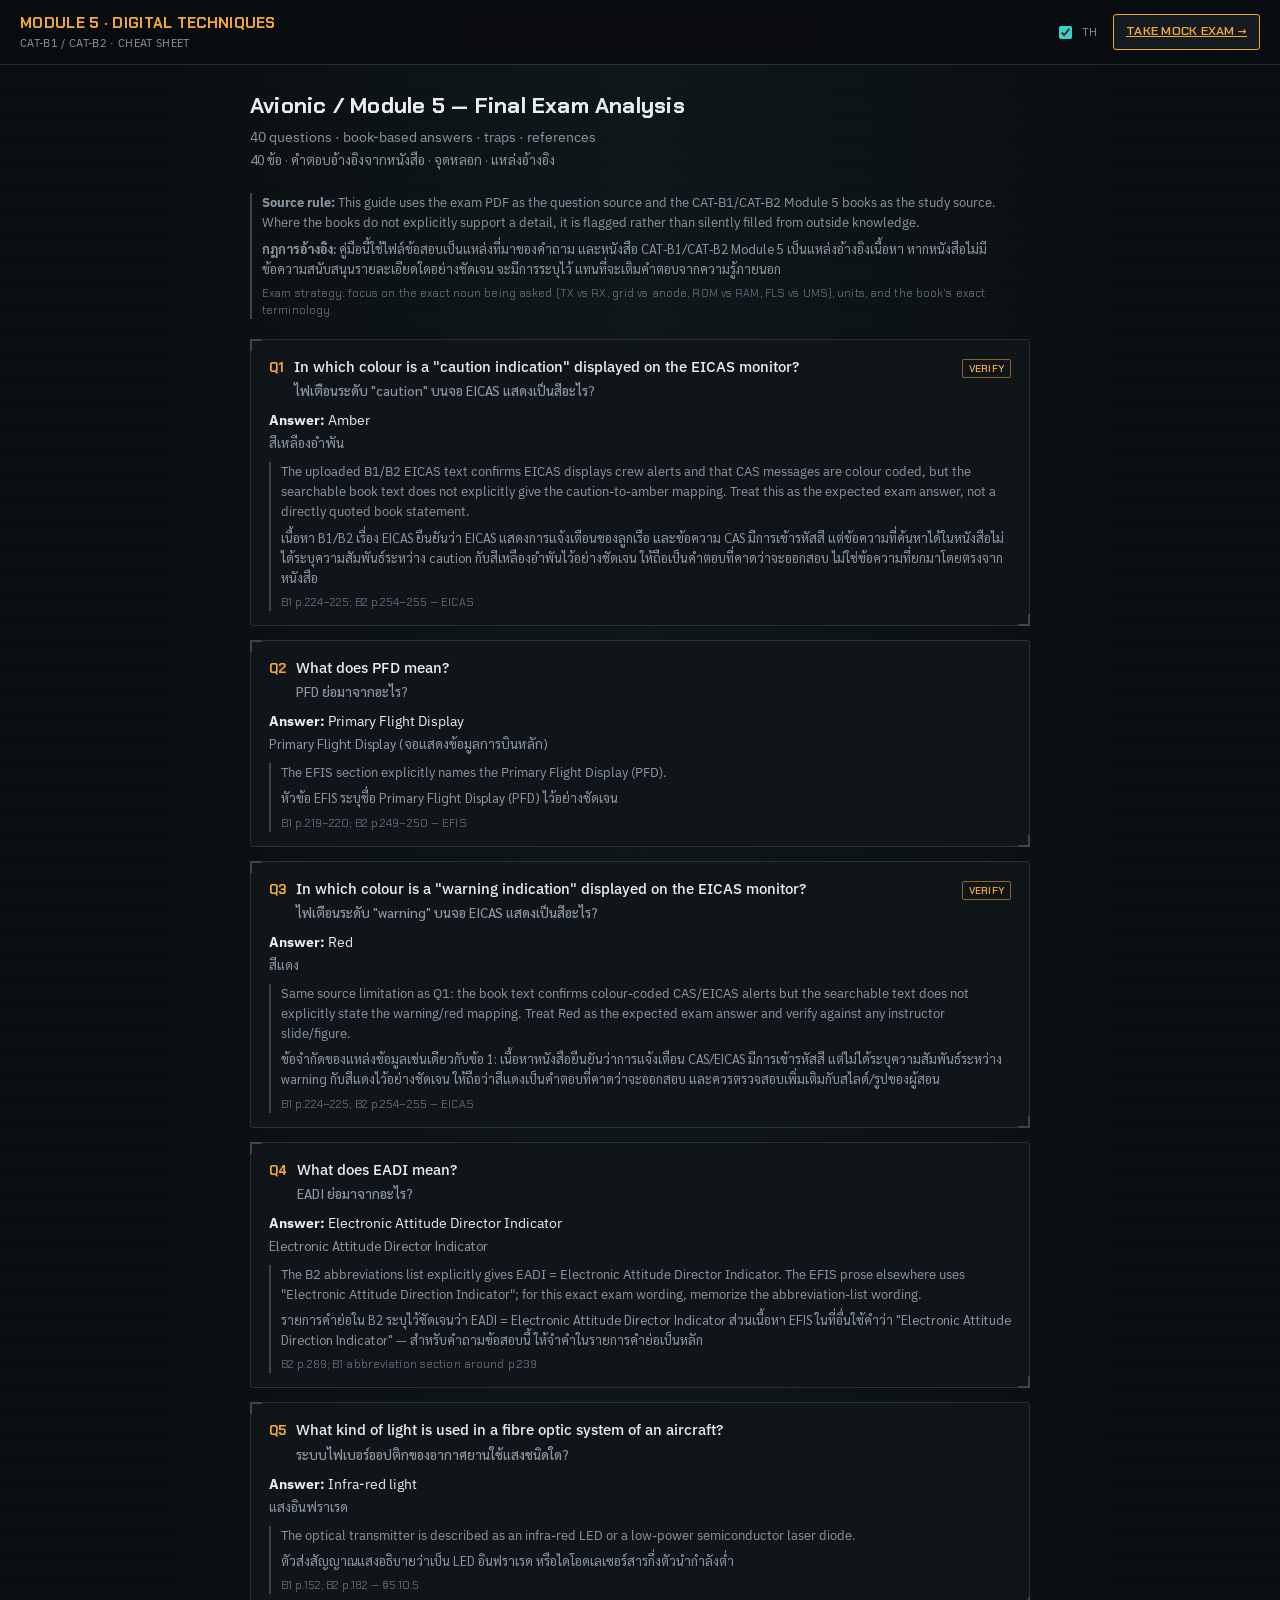
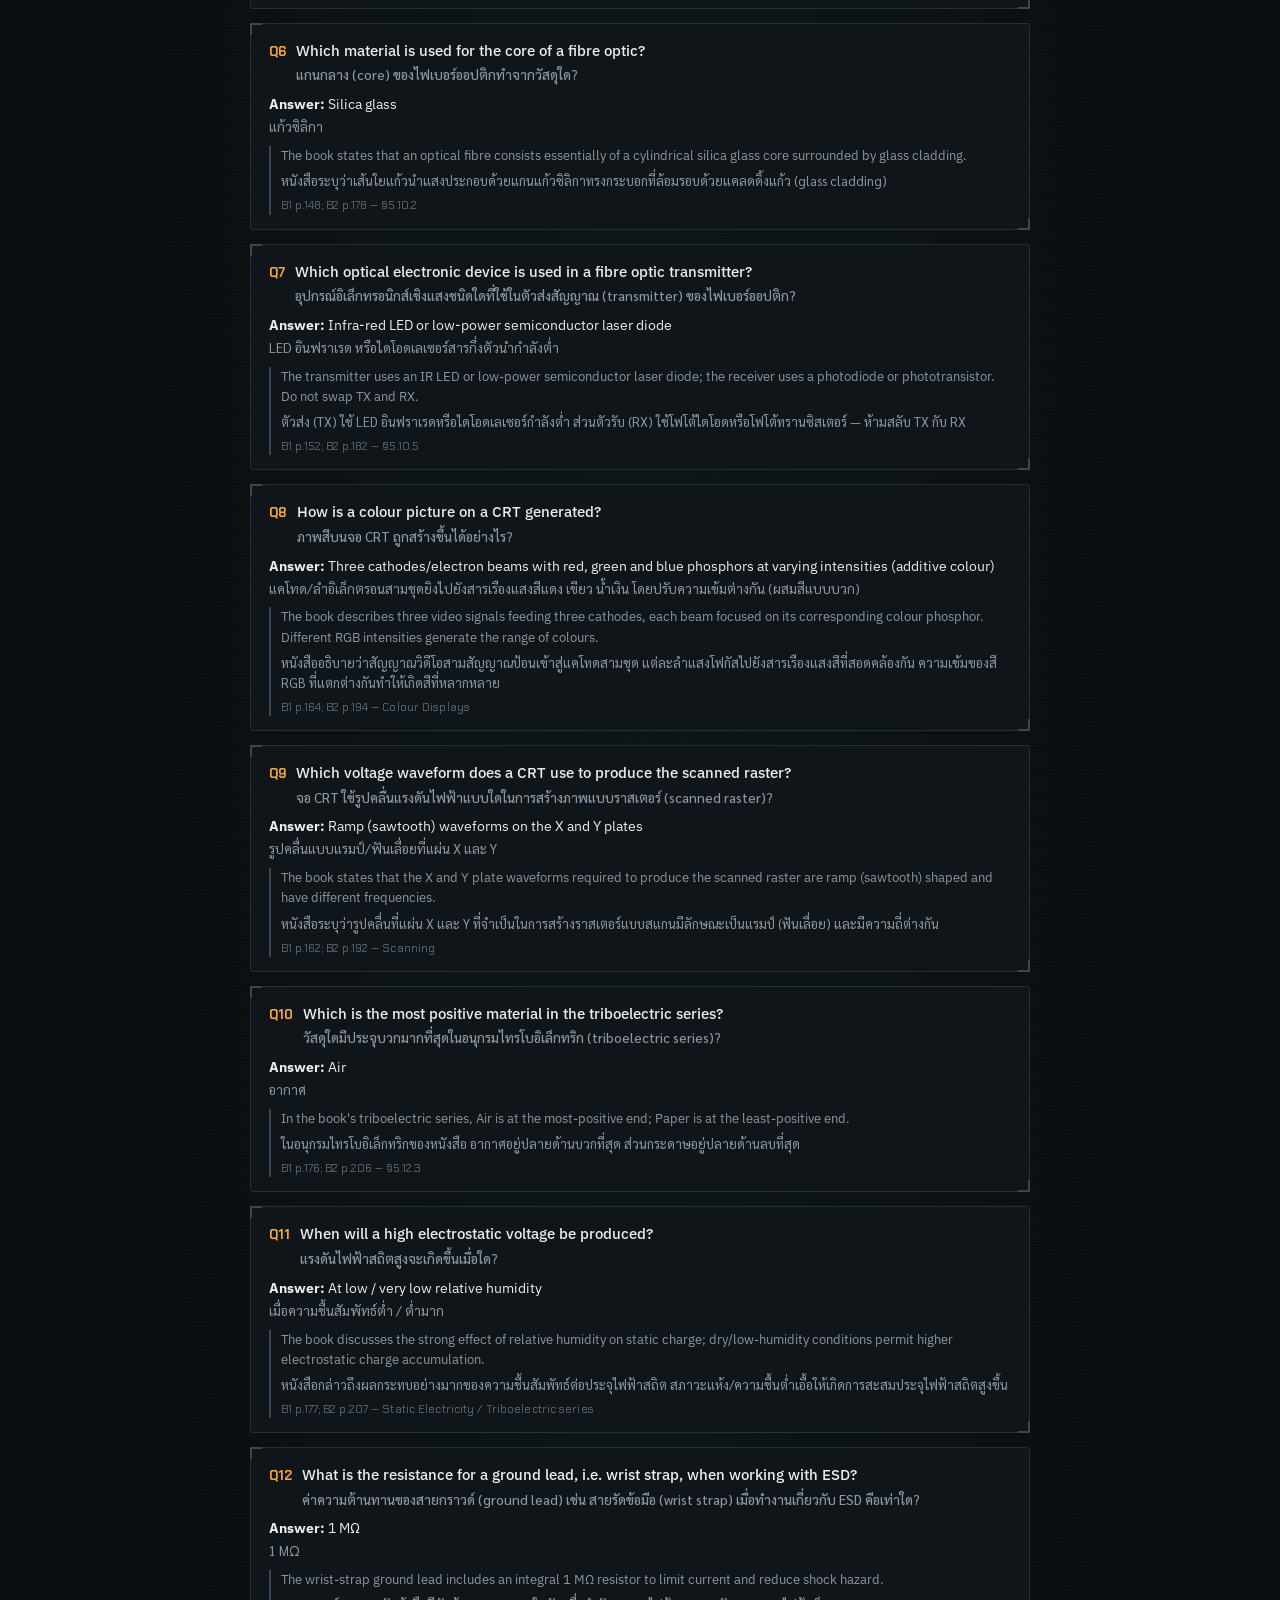
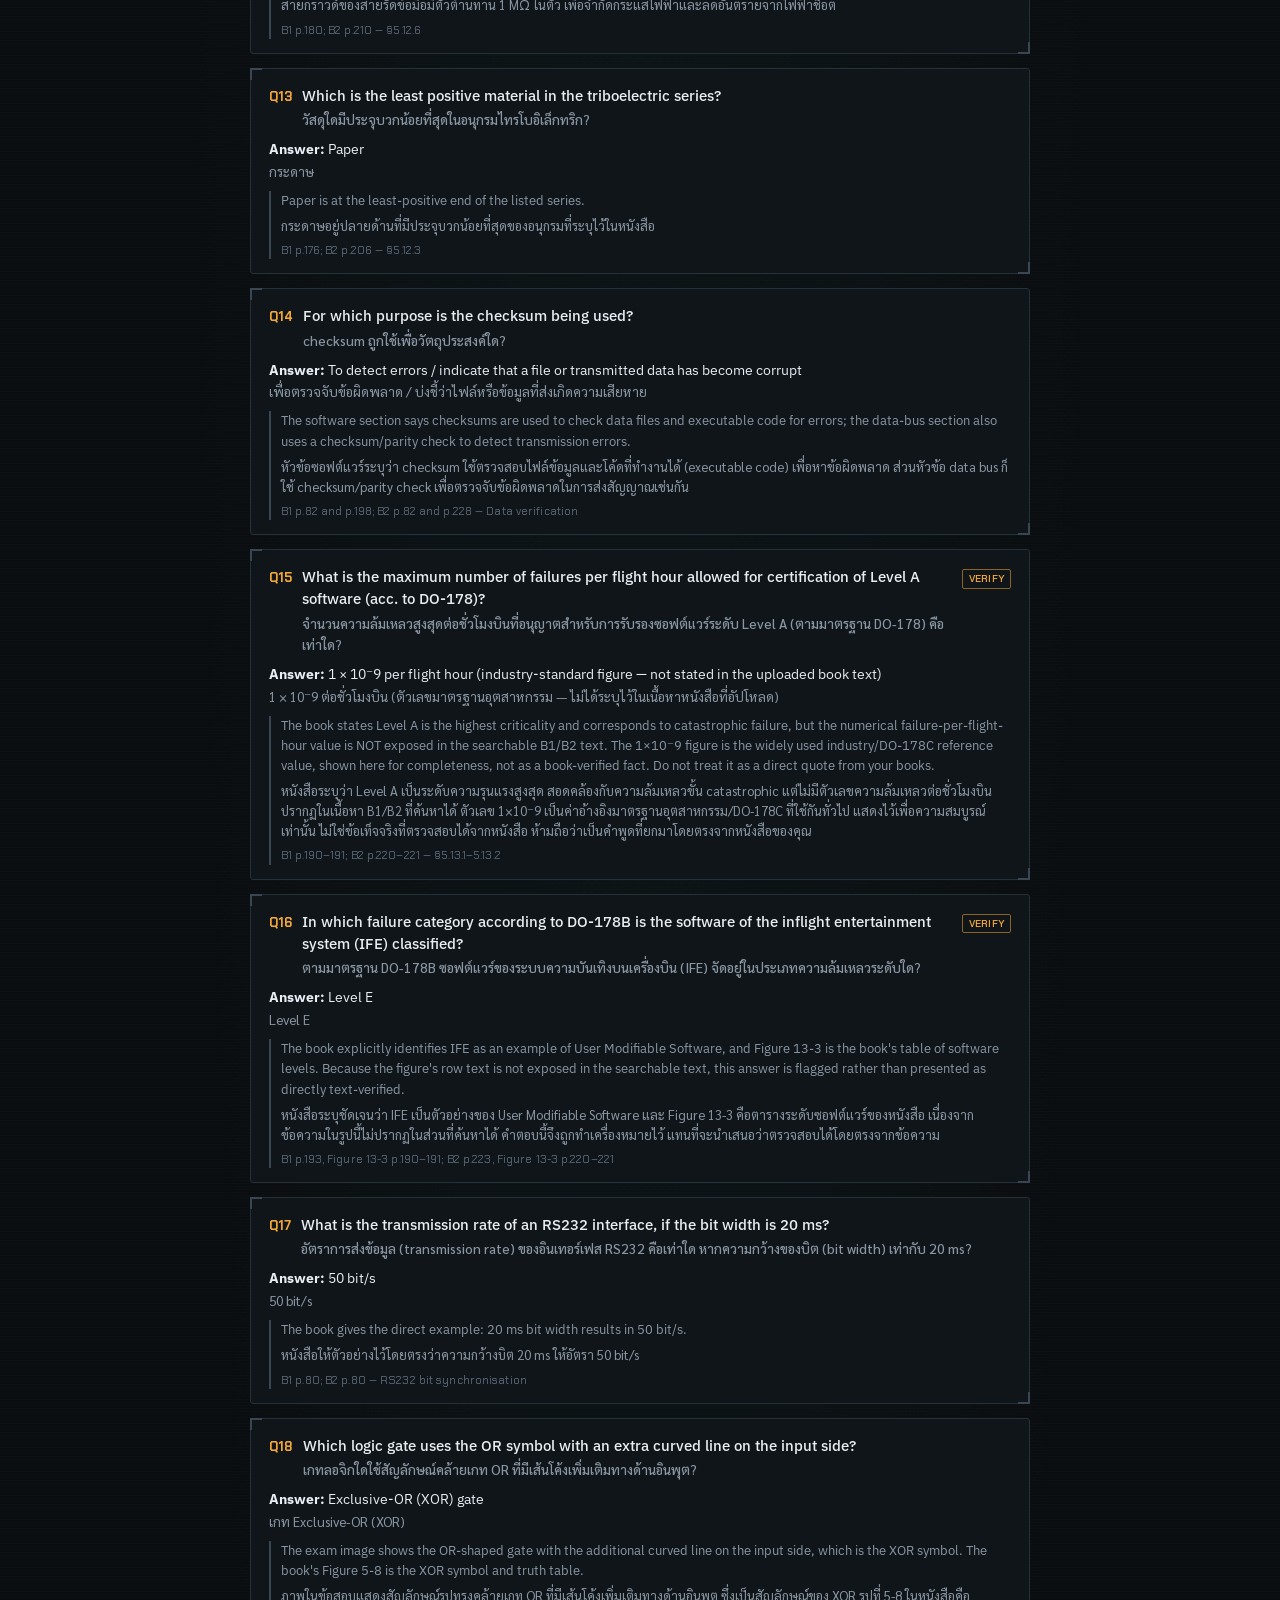
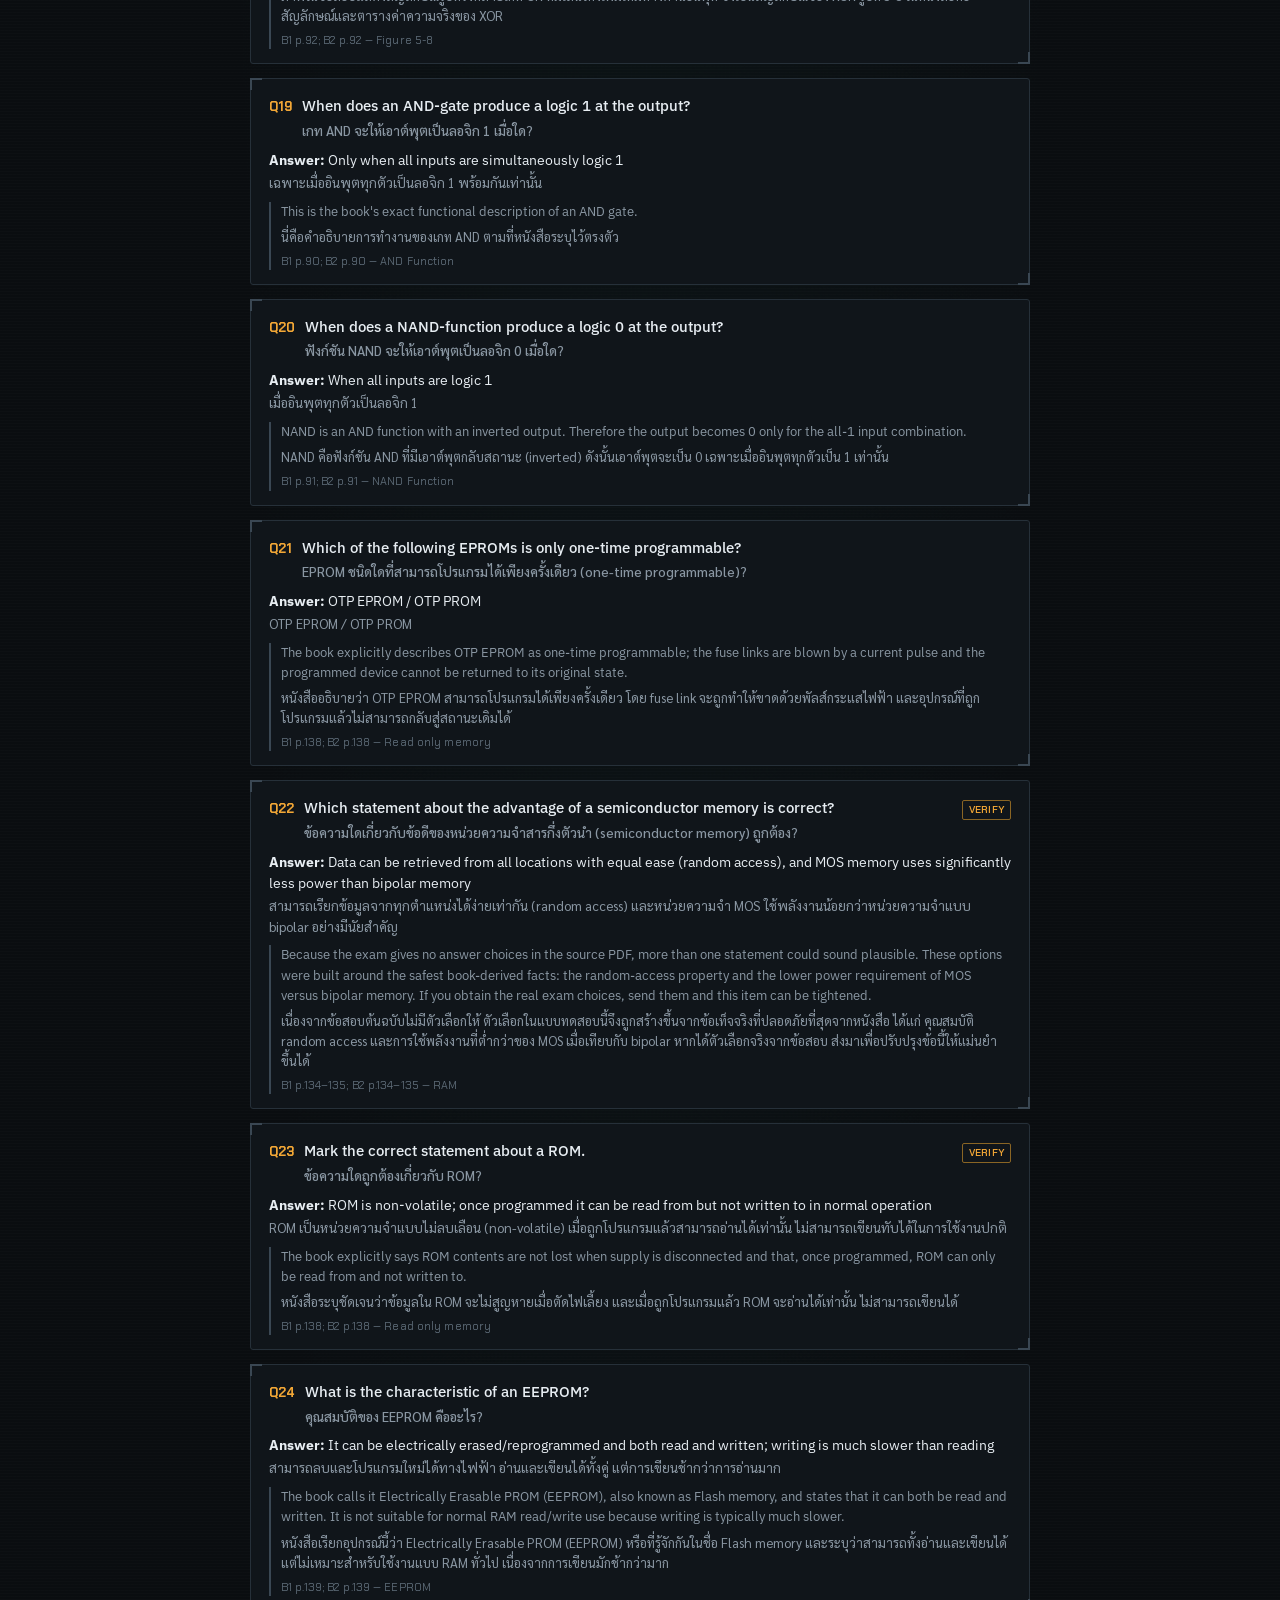
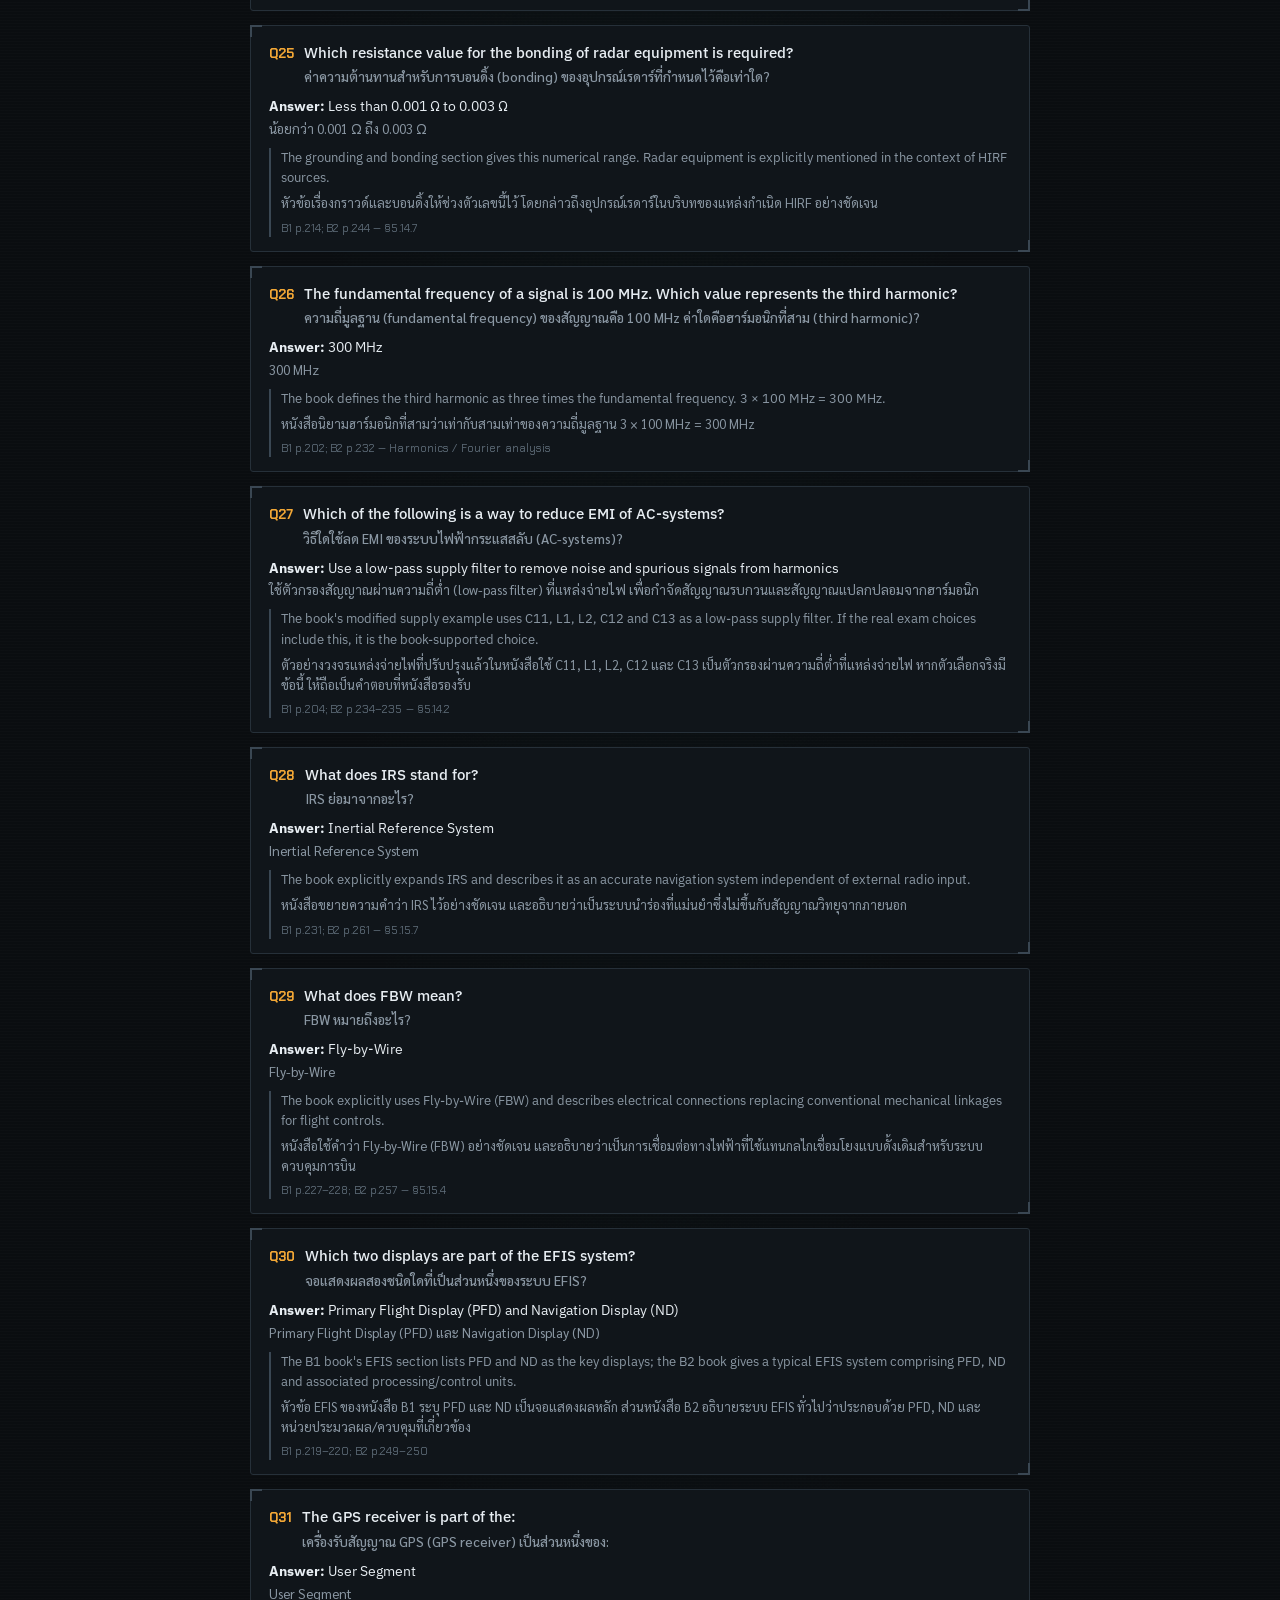
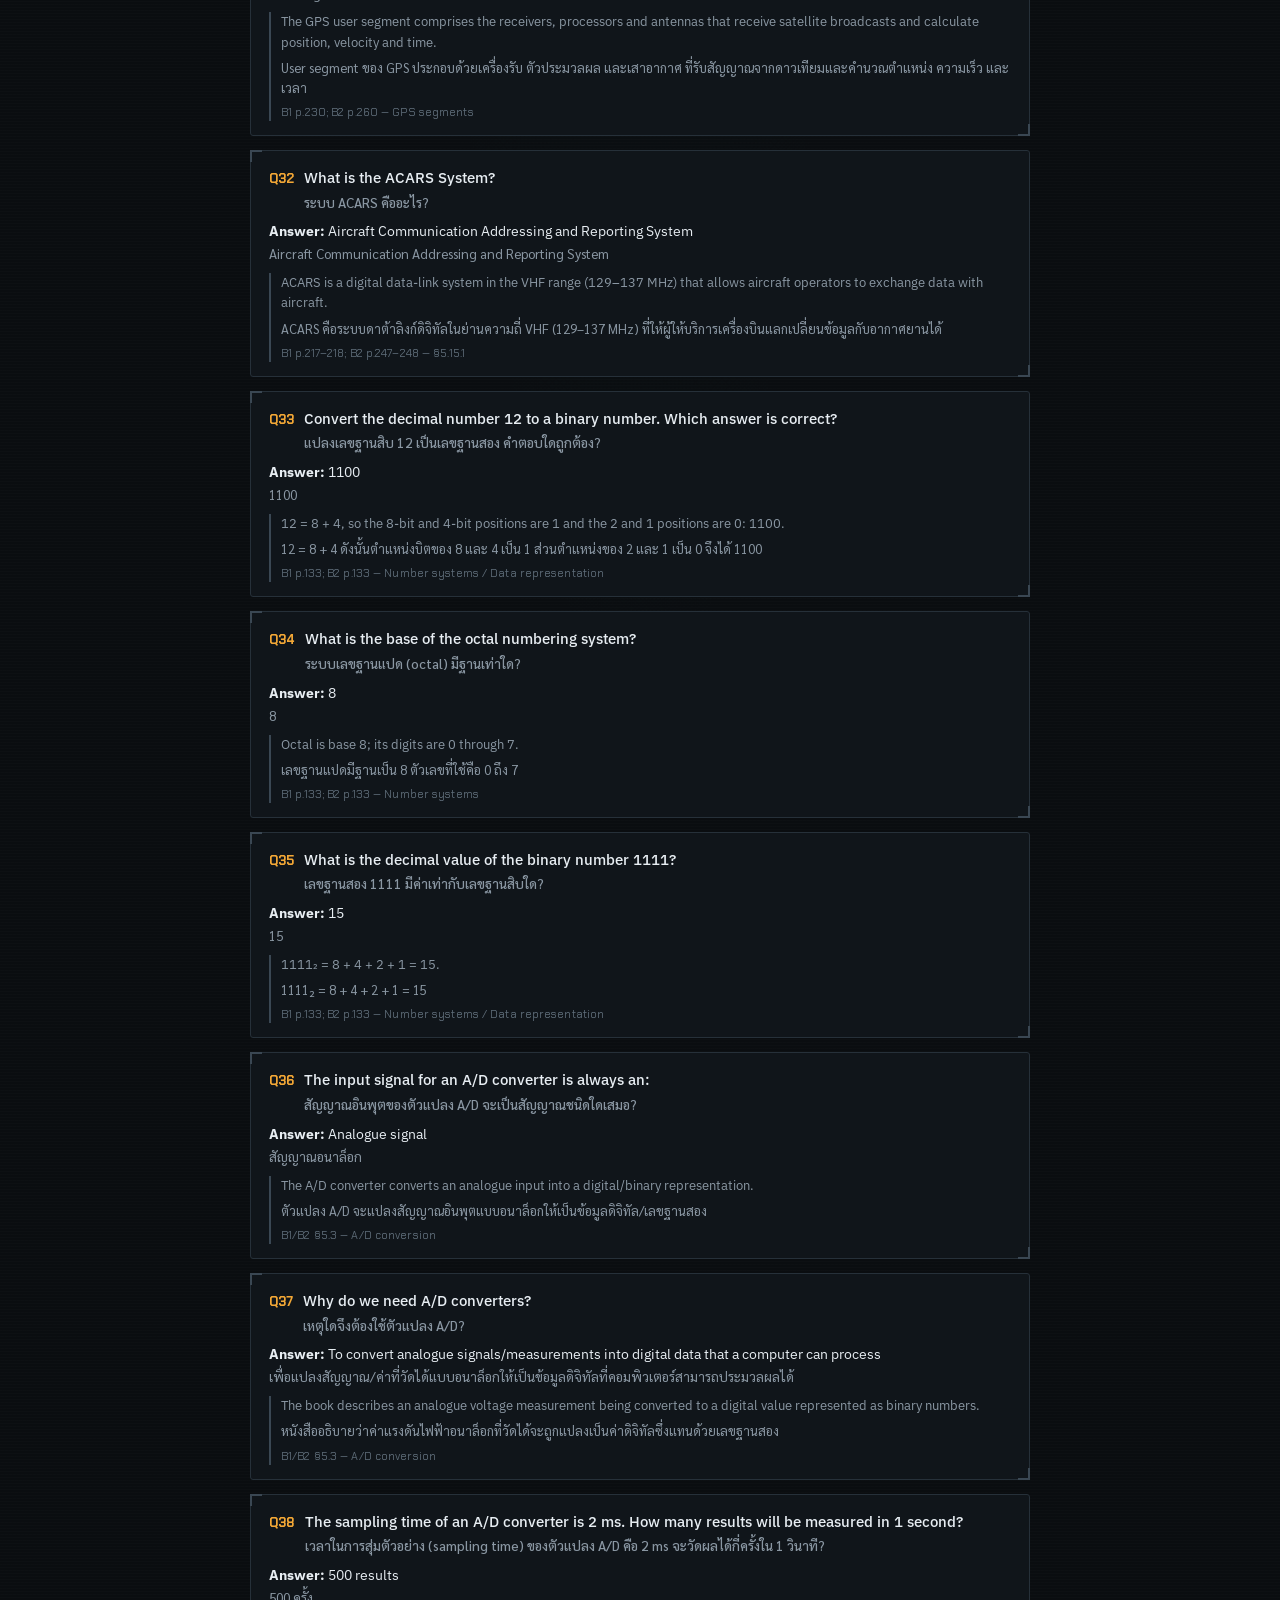
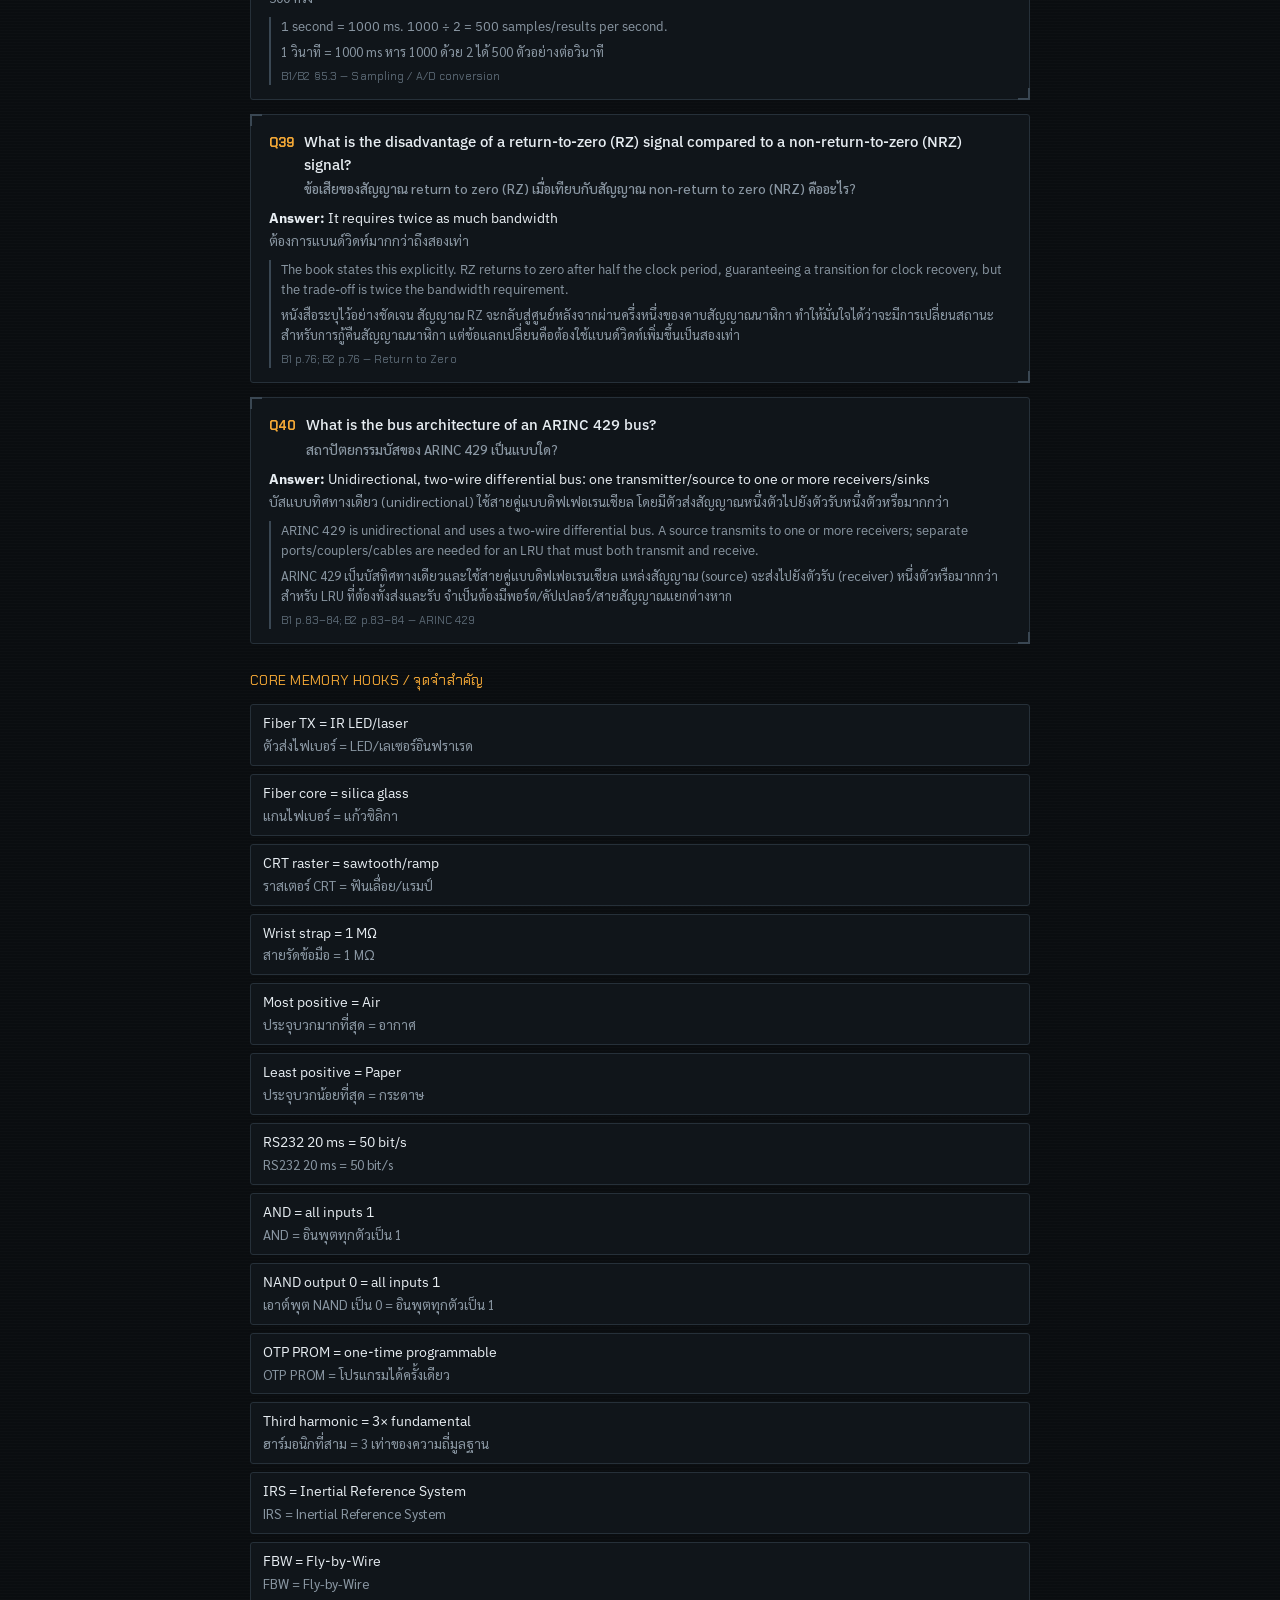
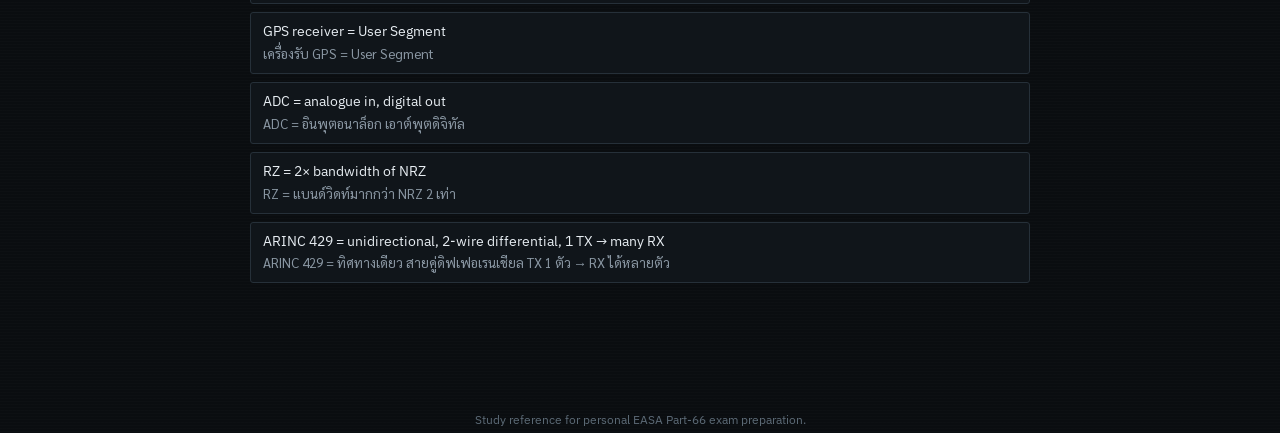
==== cheat-sheet.html @ eda347f2 "Deploy" ====
<!DOCTYPE html>
<html lang="en">
<head>
<meta charset="UTF-8">
<meta name="viewport" content="width=device-width, initial-scale=1.0">
<title>Module 5 — Digital Techniques Cheat Sheet</title>
<link rel="icon" href="data:,">
<link rel="stylesheet" href="assets/style.css">
<style>
  .qcard { cursor: default; }
  .answer-line { font-size: 13.5px; margin: 6px 0 8px; }
  .answer-line .th { display:block; margin-top:2px; }
  .explain { display:block !important; }
  .hooks { list-style: none; padding:0; margin:0; display:grid; gap:8px; }
  .hooks li { background: var(--panel); border:1px solid var(--border); border-radius:3px; padding:8px 12px; font-size:13.5px; }
  .hooks li .th { display:block; margin-top:2px; }
  .section-title { font-family: var(--display); color: var(--amber); font-size:14px; letter-spacing:.03em; margin: 26px 0 12px; }
</style>
</head>
<body>

<div class="topbar">
  <div class="brand">MODULE 5 · DIGITAL TECHNIQUES<small>CAT-B1 / CAT-B2 · CHEAT SHEET</small></div>
  <div class="spacer"></div>
  <label class="toggle">
    <input type="checkbox" id="thToggle" checked>
    TH
  </label>
  <a class="btn primary" href="index.html">TAKE MOCK EXAM →</a>
</div>

<div class="shell">
  <div class="hero">
    <h1>Avionic / Module 5 — Final Exam Analysis</h1>
    <p>40 questions · book-based answers · traps · references</p>
    <p class="th">40 ข้อ · คำตอบอ้างอิงจากหนังสือ · จุดหลอก · แหล่งอ้างอิง</p>
  </div>

  <div class="explain open" style="margin-bottom:20px;">
    <strong>Source rule:</strong> This guide uses the exam PDF as the question source and the CAT-B1/CAT-B2 Module 5 books as the study source. Where the books do not explicitly support a detail, it is flagged rather than silently filled from outside knowledge.
    <span class="th"><strong>กฎการอ้างอิง:</strong> คู่มือนี้ใช้ไฟล์ข้อสอบเป็นแหล่งที่มาของคำถาม และหนังสือ CAT-B1/CAT-B2 Module 5 เป็นแหล่งอ้างอิงเนื้อหา หากหนังสือไม่มีข้อความสนับสนุนรายละเอียดใดอย่างชัดเจน จะมีการระบุไว้ แทนที่จะเติมคำตอบจากความรู้ภายนอก</span>
    <span class="ref">Exam strategy: focus on the exact noun being asked (TX vs RX, grid vs anode, ROM vs RAM, FLS vs UMS), units, and the book's exact terminology.</span>
  </div>

  
<div class="qcard">
  <div class="qhead">
    <span class="qnum">Q1</span>
    <div class="qtext">In which colour is a "caution indication" displayed on the EICAS monitor?<span class="th">ไฟเตือนระดับ "caution" บนจอ EICAS แสดงเป็นสีอะไร?</span></div>
    <span class="flag">VERIFY</span>
  </div>
  <div class="answer-line"><strong>Answer:</strong> Amber <span class="th">สีเหลืองอำพัน</span></div>
  <div class="explain open">
    The uploaded B1/B2 EICAS text confirms EICAS displays crew alerts and that CAS messages are colour coded, but the searchable book text does not explicitly give the caution-to-amber mapping. Treat this as the expected exam answer, not a directly quoted book statement.
    <span class="th">เนื้อหา B1/B2 เรื่อง EICAS ยืนยันว่า EICAS แสดงการแจ้งเตือนของลูกเรือ และข้อความ CAS มีการเข้ารหัสสี แต่ข้อความที่ค้นหาได้ในหนังสือไม่ได้ระบุความสัมพันธ์ระหว่าง caution กับสีเหลืองอำพันไว้อย่างชัดเจน ให้ถือเป็นคำตอบที่คาดว่าจะออกสอบ ไม่ใช่ข้อความที่ยกมาโดยตรงจากหนังสือ</span>
    <span class="ref">B1 p.224–225; B2 p.254–255 — EICAS</span>
  </div>
</div>

<div class="qcard">
  <div class="qhead">
    <span class="qnum">Q2</span>
    <div class="qtext">What does PFD mean?<span class="th">PFD ย่อมาจากอะไร?</span></div>
    
  </div>
  <div class="answer-line"><strong>Answer:</strong> Primary Flight Display <span class="th">Primary Flight Display (จอแสดงข้อมูลการบินหลัก)</span></div>
  <div class="explain open">
    The EFIS section explicitly names the Primary Flight Display (PFD).
    <span class="th">หัวข้อ EFIS ระบุชื่อ Primary Flight Display (PFD) ไว้อย่างชัดเจน</span>
    <span class="ref">B1 p.219–220; B2 p.249–250 — EFIS</span>
  </div>
</div>

<div class="qcard">
  <div class="qhead">
    <span class="qnum">Q3</span>
    <div class="qtext">In which colour is a "warning indication" displayed on the EICAS monitor?<span class="th">ไฟเตือนระดับ "warning" บนจอ EICAS แสดงเป็นสีอะไร?</span></div>
    <span class="flag">VERIFY</span>
  </div>
  <div class="answer-line"><strong>Answer:</strong> Red <span class="th">สีแดง</span></div>
  <div class="explain open">
    Same source limitation as Q1: the book text confirms colour-coded CAS/EICAS alerts but the searchable text does not explicitly state the warning/red mapping. Treat Red as the expected exam answer and verify against any instructor slide/figure.
    <span class="th">ข้อจำกัดของแหล่งข้อมูลเช่นเดียวกับข้อ 1: เนื้อหาหนังสือยืนยันว่าการแจ้งเตือน CAS/EICAS มีการเข้ารหัสสี แต่ไม่ได้ระบุความสัมพันธ์ระหว่าง warning กับสีแดงไว้อย่างชัดเจน ให้ถือว่าสีแดงเป็นคำตอบที่คาดว่าจะออกสอบ และควรตรวจสอบเพิ่มเติมกับสไลด์/รูปของผู้สอน</span>
    <span class="ref">B1 p.224–225; B2 p.254–255 — EICAS</span>
  </div>
</div>

<div class="qcard">
  <div class="qhead">
    <span class="qnum">Q4</span>
    <div class="qtext">What does EADI mean?<span class="th">EADI ย่อมาจากอะไร?</span></div>
    
  </div>
  <div class="answer-line"><strong>Answer:</strong> Electronic Attitude Director Indicator <span class="th">Electronic Attitude Director Indicator</span></div>
  <div class="explain open">
    The B2 abbreviations list explicitly gives EADI = Electronic Attitude Director Indicator. The EFIS prose elsewhere uses "Electronic Attitude Direction Indicator"; for this exact exam wording, memorize the abbreviation-list wording.
    <span class="th">รายการคำย่อใน B2 ระบุไว้ชัดเจนว่า EADI = Electronic Attitude Director Indicator ส่วนเนื้อหา EFIS ในที่อื่นใช้คำว่า "Electronic Attitude Direction Indicator" — สำหรับคำถามข้อสอบนี้ ให้จำคำในรายการคำย่อเป็นหลัก</span>
    <span class="ref">B2 p.269; B1 abbreviation section around p.239</span>
  </div>
</div>

<div class="qcard">
  <div class="qhead">
    <span class="qnum">Q5</span>
    <div class="qtext">What kind of light is used in a fibre optic system of an aircraft?<span class="th">ระบบไฟเบอร์ออปติกของอากาศยานใช้แสงชนิดใด?</span></div>
    
  </div>
  <div class="answer-line"><strong>Answer:</strong> Infra-red light <span class="th">แสงอินฟราเรด</span></div>
  <div class="explain open">
    The optical transmitter is described as an infra-red LED or a low-power semiconductor laser diode.
    <span class="th">ตัวส่งสัญญาณแสงอธิบายว่าเป็น LED อินฟราเรด หรือไดโอดเลเซอร์สารกึ่งตัวนำกำลังต่ำ</span>
    <span class="ref">B1 p.152; B2 p.182 — §5.10.5</span>
  </div>
</div>

<div class="qcard">
  <div class="qhead">
    <span class="qnum">Q6</span>
    <div class="qtext">Which material is used for the core of a fibre optic?<span class="th">แกนกลาง (core) ของไฟเบอร์ออปติกทำจากวัสดุใด?</span></div>
    
  </div>
  <div class="answer-line"><strong>Answer:</strong> Silica glass <span class="th">แก้วซิลิกา</span></div>
  <div class="explain open">
    The book states that an optical fibre consists essentially of a cylindrical silica glass core surrounded by glass cladding.
    <span class="th">หนังสือระบุว่าเส้นใยแก้วนำแสงประกอบด้วยแกนแก้วซิลิกาทรงกระบอกที่ล้อมรอบด้วยแคลดดิ้งแก้ว (glass cladding)</span>
    <span class="ref">B1 p.148; B2 p.178 — §5.10.2</span>
  </div>
</div>

<div class="qcard">
  <div class="qhead">
    <span class="qnum">Q7</span>
    <div class="qtext">Which optical electronic device is used in a fibre optic transmitter?<span class="th">อุปกรณ์อิเล็กทรอนิกส์เชิงแสงชนิดใดที่ใช้ในตัวส่งสัญญาณ (transmitter) ของไฟเบอร์ออปติก?</span></div>
    
  </div>
  <div class="answer-line"><strong>Answer:</strong> Infra-red LED or low-power semiconductor laser diode <span class="th">LED อินฟราเรด หรือไดโอดเลเซอร์สารกึ่งตัวนำกำลังต่ำ</span></div>
  <div class="explain open">
    The transmitter uses an IR LED or low-power semiconductor laser diode; the receiver uses a photodiode or phototransistor. Do not swap TX and RX.
    <span class="th">ตัวส่ง (TX) ใช้ LED อินฟราเรดหรือไดโอดเลเซอร์กำลังต่ำ ส่วนตัวรับ (RX) ใช้โฟโต้ไดโอดหรือโฟโต้ทรานซิสเตอร์ — ห้ามสลับ TX กับ RX</span>
    <span class="ref">B1 p.152; B2 p.182 — §5.10.5</span>
  </div>
</div>

<div class="qcard">
  <div class="qhead">
    <span class="qnum">Q8</span>
    <div class="qtext">How is a colour picture on a CRT generated?<span class="th">ภาพสีบนจอ CRT ถูกสร้างขึ้นได้อย่างไร?</span></div>
    
  </div>
  <div class="answer-line"><strong>Answer:</strong> Three cathodes/electron beams with red, green and blue phosphors at varying intensities (additive colour) <span class="th">แคโทด/ลำอิเล็กตรอนสามชุดยิงไปยังสารเรืองแสงสีแดง เขียว น้ำเงิน โดยปรับความเข้มต่างกัน (ผสมสีแบบบวก)</span></div>
  <div class="explain open">
    The book describes three video signals feeding three cathodes, each beam focused on its corresponding colour phosphor. Different RGB intensities generate the range of colours.
    <span class="th">หนังสืออธิบายว่าสัญญาณวิดีโอสามสัญญาณป้อนเข้าสู่แคโทดสามชุด แต่ละลำแสงโฟกัสไปยังสารเรืองแสงสีที่สอดคล้องกัน ความเข้มของสี RGB ที่แตกต่างกันทำให้เกิดสีที่หลากหลาย</span>
    <span class="ref">B1 p.164; B2 p.194 — Colour Displays</span>
  </div>
</div>

<div class="qcard">
  <div class="qhead">
    <span class="qnum">Q9</span>
    <div class="qtext">Which voltage waveform does a CRT use to produce the scanned raster?<span class="th">จอ CRT ใช้รูปคลื่นแรงดันไฟฟ้าแบบใดในการสร้างภาพแบบราสเตอร์ (scanned raster)?</span></div>
    
  </div>
  <div class="answer-line"><strong>Answer:</strong> Ramp (sawtooth) waveforms on the X and Y plates <span class="th">รูปคลื่นแบบแรมป์/ฟันเลื่อยที่แผ่น X และ Y</span></div>
  <div class="explain open">
    The book states that the X and Y plate waveforms required to produce the scanned raster are ramp (sawtooth) shaped and have different frequencies.
    <span class="th">หนังสือระบุว่ารูปคลื่นที่แผ่น X และ Y ที่จำเป็นในการสร้างราสเตอร์แบบสแกนมีลักษณะเป็นแรมป์ (ฟันเลื่อย) และมีความถี่ต่างกัน</span>
    <span class="ref">B1 p.162; B2 p.192 — Scanning</span>
  </div>
</div>

<div class="qcard">
  <div class="qhead">
    <span class="qnum">Q10</span>
    <div class="qtext">Which is the most positive material in the triboelectric series?<span class="th">วัสดุใดมีประจุบวกมากที่สุดในอนุกรมไทรโบอิเล็กทริก (triboelectric series)?</span></div>
    
  </div>
  <div class="answer-line"><strong>Answer:</strong> Air <span class="th">อากาศ</span></div>
  <div class="explain open">
    In the book's triboelectric series, Air is at the most-positive end; Paper is at the least-positive end.
    <span class="th">ในอนุกรมไทรโบอิเล็กทริกของหนังสือ อากาศอยู่ปลายด้านบวกที่สุด ส่วนกระดาษอยู่ปลายด้านลบที่สุด</span>
    <span class="ref">B1 p.176; B2 p.206 — §5.12.3</span>
  </div>
</div>

<div class="qcard">
  <div class="qhead">
    <span class="qnum">Q11</span>
    <div class="qtext">When will a high electrostatic voltage be produced?<span class="th">แรงดันไฟฟ้าสถิตสูงจะเกิดขึ้นเมื่อใด?</span></div>
    
  </div>
  <div class="answer-line"><strong>Answer:</strong> At low / very low relative humidity <span class="th">เมื่อความชื้นสัมพัทธ์ต่ำ / ต่ำมาก</span></div>
  <div class="explain open">
    The book discusses the strong effect of relative humidity on static charge; dry/low-humidity conditions permit higher electrostatic charge accumulation.
    <span class="th">หนังสือกล่าวถึงผลกระทบอย่างมากของความชื้นสัมพัทธ์ต่อประจุไฟฟ้าสถิต สภาวะแห้ง/ความชื้นต่ำเอื้อให้เกิดการสะสมประจุไฟฟ้าสถิตสูงขึ้น</span>
    <span class="ref">B1 p.177; B2 p.207 — Static Electricity / Triboelectric series</span>
  </div>
</div>

<div class="qcard">
  <div class="qhead">
    <span class="qnum">Q12</span>
    <div class="qtext">What is the resistance for a ground lead, i.e. wrist strap, when working with ESD?<span class="th">ค่าความต้านทานของสายกราวด์ (ground lead) เช่น สายรัดข้อมือ (wrist strap) เมื่อทำงานเกี่ยวกับ ESD คือเท่าใด?</span></div>
    
  </div>
  <div class="answer-line"><strong>Answer:</strong> 1 MΩ <span class="th">1 MΩ</span></div>
  <div class="explain open">
    The wrist-strap ground lead includes an integral 1 MΩ resistor to limit current and reduce shock hazard.
    <span class="th">สายกราวด์ของสายรัดข้อมือมีตัวต้านทาน 1 MΩ ในตัว เพื่อจำกัดกระแสไฟฟ้าและลดอันตรายจากไฟฟ้าช็อต</span>
    <span class="ref">B1 p.180; B2 p.210 — §5.12.6</span>
  </div>
</div>

<div class="qcard">
  <div class="qhead">
    <span class="qnum">Q13</span>
    <div class="qtext">Which is the least positive material in the triboelectric series?<span class="th">วัสดุใดมีประจุบวกน้อยที่สุดในอนุกรมไทรโบอิเล็กทริก?</span></div>
    
  </div>
  <div class="answer-line"><strong>Answer:</strong> Paper <span class="th">กระดาษ</span></div>
  <div class="explain open">
    Paper is at the least-positive end of the listed series.
    <span class="th">กระดาษอยู่ปลายด้านที่มีประจุบวกน้อยที่สุดของอนุกรมที่ระบุไว้ในหนังสือ</span>
    <span class="ref">B1 p.176; B2 p.206 — §5.12.3</span>
  </div>
</div>

<div class="qcard">
  <div class="qhead">
    <span class="qnum">Q14</span>
    <div class="qtext">For which purpose is the checksum being used?<span class="th">checksum ถูกใช้เพื่อวัตถุประสงค์ใด?</span></div>
    
  </div>
  <div class="answer-line"><strong>Answer:</strong> To detect errors / indicate that a file or transmitted data has become corrupt <span class="th">เพื่อตรวจจับข้อผิดพลาด / บ่งชี้ว่าไฟล์หรือข้อมูลที่ส่งเกิดความเสียหาย</span></div>
  <div class="explain open">
    The software section says checksums are used to check data files and executable code for errors; the data-bus section also uses a checksum/parity check to detect transmission errors.
    <span class="th">หัวข้อซอฟต์แวร์ระบุว่า checksum ใช้ตรวจสอบไฟล์ข้อมูลและโค้ดที่ทำงานได้ (executable code) เพื่อหาข้อผิดพลาด ส่วนหัวข้อ data bus ก็ใช้ checksum/parity check เพื่อตรวจจับข้อผิดพลาดในการส่งสัญญาณเช่นกัน</span>
    <span class="ref">B1 p.82 and p.198; B2 p.82 and p.228 — Data verification</span>
  </div>
</div>

<div class="qcard">
  <div class="qhead">
    <span class="qnum">Q15</span>
    <div class="qtext">What is the maximum number of failures per flight hour allowed for certification of Level A software (acc. to DO-178)?<span class="th">จำนวนความล้มเหลวสูงสุดต่อชั่วโมงบินที่อนุญาตสำหรับการรับรองซอฟต์แวร์ระดับ Level A (ตามมาตรฐาน DO-178) คือเท่าใด?</span></div>
    <span class="flag">VERIFY</span>
  </div>
  <div class="answer-line"><strong>Answer:</strong> 1 × 10⁻9 per flight hour (industry-standard figure — not stated in the uploaded book text) <span class="th">1 × 10⁻9 ต่อชั่วโมงบิน (ตัวเลขมาตรฐานอุตสาหกรรม — ไม่ได้ระบุไว้ในเนื้อหาหนังสือที่อัปโหลด)</span></div>
  <div class="explain open">
    The book states Level A is the highest criticality and corresponds to catastrophic failure, but the numerical failure-per-flight-hour value is NOT exposed in the searchable B1/B2 text. The 1×10⁻9 figure is the widely used industry/DO-178C reference value, shown here for completeness, not as a book-verified fact. Do not treat it as a direct quote from your books.
    <span class="th">หนังสือระบุว่า Level A เป็นระดับความรุนแรงสูงสุด สอดคล้องกับความล้มเหลวขั้น catastrophic แต่ไม่มีตัวเลขความล้มเหลวต่อชั่วโมงบินปรากฏในเนื้อหา B1/B2 ที่ค้นหาได้ ตัวเลข 1×10⁻9 เป็นค่าอ้างอิงมาตรฐานอุตสาหกรรม/DO-178C ที่ใช้กันทั่วไป แสดงไว้เพื่อความสมบูรณ์เท่านั้น ไม่ใช่ข้อเท็จจริงที่ตรวจสอบได้จากหนังสือ ห้ามถือว่าเป็นคำพูดที่ยกมาโดยตรงจากหนังสือของคุณ</span>
    <span class="ref">B1 p.190–191; B2 p.220–221 — §5.13.1–5.13.2</span>
  </div>
</div>

<div class="qcard">
  <div class="qhead">
    <span class="qnum">Q16</span>
    <div class="qtext">In which failure category according to DO-178B is the software of the inflight entertainment system (IFE) classified?<span class="th">ตามมาตรฐาน DO-178B ซอฟต์แวร์ของระบบความบันเทิงบนเครื่องบิน (IFE) จัดอยู่ในประเภทความล้มเหลวระดับใด?</span></div>
    <span class="flag">VERIFY</span>
  </div>
  <div class="answer-line"><strong>Answer:</strong> Level E <span class="th">Level E</span></div>
  <div class="explain open">
    The book explicitly identifies IFE as an example of User Modifiable Software, and Figure 13-3 is the book's table of software levels. Because the figure's row text is not exposed in the searchable text, this answer is flagged rather than presented as directly text-verified.
    <span class="th">หนังสือระบุชัดเจนว่า IFE เป็นตัวอย่างของ User Modifiable Software และ Figure 13-3 คือตารางระดับซอฟต์แวร์ของหนังสือ เนื่องจากข้อความในรูปนี้ไม่ปรากฏในส่วนที่ค้นหาได้ คำตอบนี้จึงถูกทำเครื่องหมายไว้ แทนที่จะนำเสนอว่าตรวจสอบได้โดยตรงจากข้อความ</span>
    <span class="ref">B1 p.193, Figure 13-3 p.190–191; B2 p.223, Figure 13-3 p.220–221</span>
  </div>
</div>

<div class="qcard">
  <div class="qhead">
    <span class="qnum">Q17</span>
    <div class="qtext">What is the transmission rate of an RS232 interface, if the bit width is 20 ms?<span class="th">อัตราการส่งข้อมูล (transmission rate) ของอินเทอร์เฟส RS232 คือเท่าใด หากความกว้างของบิต (bit width) เท่ากับ 20 ms?</span></div>
    
  </div>
  <div class="answer-line"><strong>Answer:</strong> 50 bit/s <span class="th">50 bit/s</span></div>
  <div class="explain open">
    The book gives the direct example: 20 ms bit width results in 50 bit/s.
    <span class="th">หนังสือให้ตัวอย่างไว้โดยตรงว่าความกว้างบิต 20 ms ให้อัตรา 50 bit/s</span>
    <span class="ref">B1 p.80; B2 p.80 — RS232 bit synchronisation</span>
  </div>
</div>

<div class="qcard">
  <div class="qhead">
    <span class="qnum">Q18</span>
    <div class="qtext">Which logic gate uses the OR symbol with an extra curved line on the input side?<span class="th">เกทลอจิกใดใช้สัญลักษณ์คล้ายเกท OR ที่มีเส้นโค้งเพิ่มเติมทางด้านอินพุต?</span></div>
    
  </div>
  <div class="answer-line"><strong>Answer:</strong> Exclusive-OR (XOR) gate <span class="th">เกท Exclusive-OR (XOR)</span></div>
  <div class="explain open">
    The exam image shows the OR-shaped gate with the additional curved line on the input side, which is the XOR symbol. The book's Figure 5-8 is the XOR symbol and truth table.
    <span class="th">ภาพในข้อสอบแสดงสัญลักษณ์รูปทรงคล้ายเกท OR ที่มีเส้นโค้งเพิ่มเติมทางด้านอินพุต ซึ่งเป็นสัญลักษณ์ของ XOR รูปที่ 5-8 ในหนังสือคือสัญลักษณ์และตารางค่าความจริงของ XOR</span>
    <span class="ref">B1 p.92; B2 p.92 — Figure 5-8</span>
  </div>
</div>

<div class="qcard">
  <div class="qhead">
    <span class="qnum">Q19</span>
    <div class="qtext">When does an AND-gate produce a logic 1 at the output?<span class="th">เกท AND จะให้เอาต์พุตเป็นลอจิก 1 เมื่อใด?</span></div>
    
  </div>
  <div class="answer-line"><strong>Answer:</strong> Only when all inputs are simultaneously logic 1 <span class="th">เฉพาะเมื่ออินพุตทุกตัวเป็นลอจิก 1 พร้อมกันเท่านั้น</span></div>
  <div class="explain open">
    This is the book's exact functional description of an AND gate.
    <span class="th">นี่คือคำอธิบายการทำงานของเกท AND ตามที่หนังสือระบุไว้ตรงตัว</span>
    <span class="ref">B1 p.90; B2 p.90 — AND Function</span>
  </div>
</div>

<div class="qcard">
  <div class="qhead">
    <span class="qnum">Q20</span>
    <div class="qtext">When does a NAND-function produce a logic 0 at the output?<span class="th">ฟังก์ชัน NAND จะให้เอาต์พุตเป็นลอจิก 0 เมื่อใด?</span></div>
    
  </div>
  <div class="answer-line"><strong>Answer:</strong> When all inputs are logic 1 <span class="th">เมื่ออินพุตทุกตัวเป็นลอจิก 1</span></div>
  <div class="explain open">
    NAND is an AND function with an inverted output. Therefore the output becomes 0 only for the all-1 input combination.
    <span class="th">NAND คือฟังก์ชัน AND ที่มีเอาต์พุตกลับสถานะ (inverted) ดังนั้นเอาต์พุตจะเป็น 0 เฉพาะเมื่ออินพุตทุกตัวเป็น 1 เท่านั้น</span>
    <span class="ref">B1 p.91; B2 p.91 — NAND Function</span>
  </div>
</div>

<div class="qcard">
  <div class="qhead">
    <span class="qnum">Q21</span>
    <div class="qtext">Which of the following EPROMs is only one-time programmable?<span class="th">EPROM ชนิดใดที่สามารถโปรแกรมได้เพียงครั้งเดียว (one-time programmable)?</span></div>
    
  </div>
  <div class="answer-line"><strong>Answer:</strong> OTP EPROM / OTP PROM <span class="th">OTP EPROM / OTP PROM</span></div>
  <div class="explain open">
    The book explicitly describes OTP EPROM as one-time programmable; the fuse links are blown by a current pulse and the programmed device cannot be returned to its original state.
    <span class="th">หนังสืออธิบายว่า OTP EPROM สามารถโปรแกรมได้เพียงครั้งเดียว โดย fuse link จะถูกทำให้ขาดด้วยพัลส์กระแสไฟฟ้า และอุปกรณ์ที่ถูกโปรแกรมแล้วไม่สามารถกลับสู่สถานะเดิมได้</span>
    <span class="ref">B1 p.138; B2 p.138 — Read only memory</span>
  </div>
</div>

<div class="qcard">
  <div class="qhead">
    <span class="qnum">Q22</span>
    <div class="qtext">Which statement about the advantage of a semiconductor memory is correct?<span class="th">ข้อความใดเกี่ยวกับข้อดีของหน่วยความจำสารกึ่งตัวนำ (semiconductor memory) ถูกต้อง?</span></div>
    <span class="flag">VERIFY</span>
  </div>
  <div class="answer-line"><strong>Answer:</strong> Data can be retrieved from all locations with equal ease (random access), and MOS memory uses significantly less power than bipolar memory <span class="th">สามารถเรียกข้อมูลจากทุกตำแหน่งได้ง่ายเท่ากัน (random access) และหน่วยความจำ MOS ใช้พลังงานน้อยกว่าหน่วยความจำแบบ bipolar อย่างมีนัยสำคัญ</span></div>
  <div class="explain open">
    Because the exam gives no answer choices in the source PDF, more than one statement could sound plausible. These options were built around the safest book-derived facts: the random-access property and the lower power requirement of MOS versus bipolar memory. If you obtain the real exam choices, send them and this item can be tightened.
    <span class="th">เนื่องจากข้อสอบต้นฉบับไม่มีตัวเลือกให้ ตัวเลือกในแบบทดสอบนี้จึงถูกสร้างขึ้นจากข้อเท็จจริงที่ปลอดภัยที่สุดจากหนังสือ ได้แก่ คุณสมบัติ random access และการใช้พลังงานที่ต่ำกว่าของ MOS เมื่อเทียบกับ bipolar หากได้ตัวเลือกจริงจากข้อสอบ ส่งมาเพื่อปรับปรุงข้อนี้ให้แม่นยำขึ้นได้</span>
    <span class="ref">B1 p.134–135; B2 p.134–135 — RAM</span>
  </div>
</div>

<div class="qcard">
  <div class="qhead">
    <span class="qnum">Q23</span>
    <div class="qtext">Mark the correct statement about a ROM.<span class="th">ข้อความใดถูกต้องเกี่ยวกับ ROM?</span></div>
    <span class="flag">VERIFY</span>
  </div>
  <div class="answer-line"><strong>Answer:</strong> ROM is non-volatile; once programmed it can be read from but not written to in normal operation <span class="th">ROM เป็นหน่วยความจำแบบไม่ลบเลือน (non-volatile) เมื่อถูกโปรแกรมแล้วสามารถอ่านได้เท่านั้น ไม่สามารถเขียนทับได้ในการใช้งานปกติ</span></div>
  <div class="explain open">
    The book explicitly says ROM contents are not lost when supply is disconnected and that, once programmed, ROM can only be read from and not written to.
    <span class="th">หนังสือระบุชัดเจนว่าข้อมูลใน ROM จะไม่สูญหายเมื่อตัดไฟเลี้ยง และเมื่อถูกโปรแกรมแล้ว ROM จะอ่านได้เท่านั้น ไม่สามารถเขียนได้</span>
    <span class="ref">B1 p.138; B2 p.138 — Read only memory</span>
  </div>
</div>

<div class="qcard">
  <div class="qhead">
    <span class="qnum">Q24</span>
    <div class="qtext">What is the characteristic of an EEPROM?<span class="th">คุณสมบัติของ EEPROM คืออะไร?</span></div>
    
  </div>
  <div class="answer-line"><strong>Answer:</strong> It can be electrically erased/reprogrammed and both read and written; writing is much slower than reading <span class="th">สามารถลบและโปรแกรมใหม่ได้ทางไฟฟ้า อ่านและเขียนได้ทั้งคู่ แต่การเขียนช้ากว่าการอ่านมาก</span></div>
  <div class="explain open">
    The book calls it Electrically Erasable PROM (EEPROM), also known as Flash memory, and states that it can both be read and written. It is not suitable for normal RAM read/write use because writing is typically much slower.
    <span class="th">หนังสือเรียกอุปกรณ์นี้ว่า Electrically Erasable PROM (EEPROM) หรือที่รู้จักกันในชื่อ Flash memory และระบุว่าสามารถทั้งอ่านและเขียนได้ แต่ไม่เหมาะสำหรับใช้งานแบบ RAM ทั่วไป เนื่องจากการเขียนมักช้ากว่ามาก</span>
    <span class="ref">B1 p.139; B2 p.139 — EEPROM</span>
  </div>
</div>

<div class="qcard">
  <div class="qhead">
    <span class="qnum">Q25</span>
    <div class="qtext">Which resistance value for the bonding of radar equipment is required?<span class="th">ค่าความต้านทานสำหรับการบอนดิ้ง (bonding) ของอุปกรณ์เรดาร์ที่กำหนดไว้คือเท่าใด?</span></div>
    
  </div>
  <div class="answer-line"><strong>Answer:</strong> Less than 0.001 Ω to 0.003 Ω <span class="th">น้อยกว่า 0.001 Ω ถึง 0.003 Ω</span></div>
  <div class="explain open">
    The grounding and bonding section gives this numerical range. Radar equipment is explicitly mentioned in the context of HIRF sources.
    <span class="th">หัวข้อเรื่องกราวด์และบอนดิ้งให้ช่วงตัวเลขนี้ไว้ โดยกล่าวถึงอุปกรณ์เรดาร์ในบริบทของแหล่งกำเนิด HIRF อย่างชัดเจน</span>
    <span class="ref">B1 p.214; B2 p.244 — §5.14.7</span>
  </div>
</div>

<div class="qcard">
  <div class="qhead">
    <span class="qnum">Q26</span>
    <div class="qtext">The fundamental frequency of a signal is 100 MHz. Which value represents the third harmonic?<span class="th">ความถี่มูลฐาน (fundamental frequency) ของสัญญาณคือ 100 MHz ค่าใดคือฮาร์มอนิกที่สาม (third harmonic)?</span></div>
    
  </div>
  <div class="answer-line"><strong>Answer:</strong> 300 MHz <span class="th">300 MHz</span></div>
  <div class="explain open">
    The book defines the third harmonic as three times the fundamental frequency. 3 × 100 MHz = 300 MHz.
    <span class="th">หนังสือนิยามฮาร์มอนิกที่สามว่าเท่ากับสามเท่าของความถี่มูลฐาน 3 × 100 MHz = 300 MHz</span>
    <span class="ref">B1 p.202; B2 p.232 — Harmonics / Fourier analysis</span>
  </div>
</div>

<div class="qcard">
  <div class="qhead">
    <span class="qnum">Q27</span>
    <div class="qtext">Which of the following is a way to reduce EMI of AC-systems?<span class="th">วิธีใดใช้ลด EMI ของระบบไฟฟ้ากระแสสลับ (AC-systems)?</span></div>
    
  </div>
  <div class="answer-line"><strong>Answer:</strong> Use a low-pass supply filter to remove noise and spurious signals from harmonics <span class="th">ใช้ตัวกรองสัญญาณผ่านความถี่ต่ำ (low-pass filter) ที่แหล่งจ่ายไฟ เพื่อกำจัดสัญญาณรบกวนและสัญญาณแปลกปลอมจากฮาร์มอนิก</span></div>
  <div class="explain open">
    The book's modified supply example uses C11, L1, L2, C12 and C13 as a low-pass supply filter. If the real exam choices include this, it is the book-supported choice.
    <span class="th">ตัวอย่างวงจรแหล่งจ่ายไฟที่ปรับปรุงแล้วในหนังสือใช้ C11, L1, L2, C12 และ C13 เป็นตัวกรองผ่านความถี่ต่ำที่แหล่งจ่ายไฟ หากตัวเลือกจริงมีข้อนี้ ให้ถือเป็นคำตอบที่หนังสือรองรับ</span>
    <span class="ref">B1 p.204; B2 p.234–235 — §5.14.2</span>
  </div>
</div>

<div class="qcard">
  <div class="qhead">
    <span class="qnum">Q28</span>
    <div class="qtext">What does IRS stand for?<span class="th">IRS ย่อมาจากอะไร?</span></div>
    
  </div>
  <div class="answer-line"><strong>Answer:</strong> Inertial Reference System <span class="th">Inertial Reference System</span></div>
  <div class="explain open">
    The book explicitly expands IRS and describes it as an accurate navigation system independent of external radio input.
    <span class="th">หนังสือขยายความคำว่า IRS ไว้อย่างชัดเจน และอธิบายว่าเป็นระบบนำร่องที่แม่นยำซึ่งไม่ขึ้นกับสัญญาณวิทยุจากภายนอก</span>
    <span class="ref">B1 p.231; B2 p.261 — §5.15.7</span>
  </div>
</div>

<div class="qcard">
  <div class="qhead">
    <span class="qnum">Q29</span>
    <div class="qtext">What does FBW mean?<span class="th">FBW หมายถึงอะไร?</span></div>
    
  </div>
  <div class="answer-line"><strong>Answer:</strong> Fly-by-Wire <span class="th">Fly-by-Wire</span></div>
  <div class="explain open">
    The book explicitly uses Fly-by-Wire (FBW) and describes electrical connections replacing conventional mechanical linkages for flight controls.
    <span class="th">หนังสือใช้คำว่า Fly-by-Wire (FBW) อย่างชัดเจน และอธิบายว่าเป็นการเชื่อมต่อทางไฟฟ้าที่ใช้แทนกลไกเชื่อมโยงแบบดั้งเดิมสำหรับระบบควบคุมการบิน</span>
    <span class="ref">B1 p.227–228; B2 p.257 — §5.15.4</span>
  </div>
</div>

<div class="qcard">
  <div class="qhead">
    <span class="qnum">Q30</span>
    <div class="qtext">Which two displays are part of the EFIS system?<span class="th">จอแสดงผลสองชนิดใดที่เป็นส่วนหนึ่งของระบบ EFIS?</span></div>
    
  </div>
  <div class="answer-line"><strong>Answer:</strong> Primary Flight Display (PFD) and Navigation Display (ND) <span class="th">Primary Flight Display (PFD) และ Navigation Display (ND)</span></div>
  <div class="explain open">
    The B1 book's EFIS section lists PFD and ND as the key displays; the B2 book gives a typical EFIS system comprising PFD, ND and associated processing/control units.
    <span class="th">หัวข้อ EFIS ของหนังสือ B1 ระบุ PFD และ ND เป็นจอแสดงผลหลัก ส่วนหนังสือ B2 อธิบายระบบ EFIS ทั่วไปว่าประกอบด้วย PFD, ND และหน่วยประมวลผล/ควบคุมที่เกี่ยวข้อง</span>
    <span class="ref">B1 p.219–220; B2 p.249–250</span>
  </div>
</div>

<div class="qcard">
  <div class="qhead">
    <span class="qnum">Q31</span>
    <div class="qtext">The GPS receiver is part of the:<span class="th">เครื่องรับสัญญาณ GPS (GPS receiver) เป็นส่วนหนึ่งของ:</span></div>
    
  </div>
  <div class="answer-line"><strong>Answer:</strong> User Segment <span class="th">User Segment</span></div>
  <div class="explain open">
    The GPS user segment comprises the receivers, processors and antennas that receive satellite broadcasts and calculate position, velocity and time.
    <span class="th">User segment ของ GPS ประกอบด้วยเครื่องรับ ตัวประมวลผล และเสาอากาศ ที่รับสัญญาณจากดาวเทียมและคำนวณตำแหน่ง ความเร็ว และเวลา</span>
    <span class="ref">B1 p.230; B2 p.260 — GPS segments</span>
  </div>
</div>

<div class="qcard">
  <div class="qhead">
    <span class="qnum">Q32</span>
    <div class="qtext">What is the ACARS System?<span class="th">ระบบ ACARS คืออะไร?</span></div>
    
  </div>
  <div class="answer-line"><strong>Answer:</strong> Aircraft Communication Addressing and Reporting System <span class="th">Aircraft Communication Addressing and Reporting System</span></div>
  <div class="explain open">
    ACARS is a digital data-link system in the VHF range (129–137 MHz) that allows aircraft operators to exchange data with aircraft.
    <span class="th">ACARS คือระบบดาต้าลิงก์ดิจิทัลในย่านความถี่ VHF (129–137 MHz) ที่ให้ผู้ให้บริการเครื่องบินแลกเปลี่ยนข้อมูลกับอากาศยานได้</span>
    <span class="ref">B1 p.217–218; B2 p.247–248 — §5.15.1</span>
  </div>
</div>

<div class="qcard">
  <div class="qhead">
    <span class="qnum">Q33</span>
    <div class="qtext">Convert the decimal number 12 to a binary number. Which answer is correct?<span class="th">แปลงเลขฐานสิบ 12 เป็นเลขฐานสอง คำตอบใดถูกต้อง?</span></div>
    
  </div>
  <div class="answer-line"><strong>Answer:</strong> 1100 <span class="th">1100</span></div>
  <div class="explain open">
    12 = 8 + 4, so the 8-bit and 4-bit positions are 1 and the 2 and 1 positions are 0: 1100.
    <span class="th">12 = 8 + 4 ดังนั้นตำแหน่งบิตของ 8 และ 4 เป็น 1 ส่วนตำแหน่งของ 2 และ 1 เป็น 0 จึงได้ 1100</span>
    <span class="ref">B1 p.133; B2 p.133 — Number systems / Data representation</span>
  </div>
</div>

<div class="qcard">
  <div class="qhead">
    <span class="qnum">Q34</span>
    <div class="qtext">What is the base of the octal numbering system?<span class="th">ระบบเลขฐานแปด (octal) มีฐานเท่าใด?</span></div>
    
  </div>
  <div class="answer-line"><strong>Answer:</strong> 8 <span class="th">8</span></div>
  <div class="explain open">
    Octal is base 8; its digits are 0 through 7.
    <span class="th">เลขฐานแปดมีฐานเป็น 8 ตัวเลขที่ใช้คือ 0 ถึง 7</span>
    <span class="ref">B1 p.133; B2 p.133 — Number systems</span>
  </div>
</div>

<div class="qcard">
  <div class="qhead">
    <span class="qnum">Q35</span>
    <div class="qtext">What is the decimal value of the binary number 1111?<span class="th">เลขฐานสอง 1111 มีค่าเท่ากับเลขฐานสิบใด?</span></div>
    
  </div>
  <div class="answer-line"><strong>Answer:</strong> 15 <span class="th">15</span></div>
  <div class="explain open">
    1111₂ = 8 + 4 + 2 + 1 = 15.
    <span class="th">1111₂ = 8 + 4 + 2 + 1 = 15</span>
    <span class="ref">B1 p.133; B2 p.133 — Number systems / Data representation</span>
  </div>
</div>

<div class="qcard">
  <div class="qhead">
    <span class="qnum">Q36</span>
    <div class="qtext">The input signal for an A/D converter is always an:<span class="th">สัญญาณอินพุตของตัวแปลง A/D จะเป็นสัญญาณชนิดใดเสมอ?</span></div>
    
  </div>
  <div class="answer-line"><strong>Answer:</strong> Analogue signal <span class="th">สัญญาณอนาล็อก</span></div>
  <div class="explain open">
    The A/D converter converts an analogue input into a digital/binary representation.
    <span class="th">ตัวแปลง A/D จะแปลงสัญญาณอินพุตแบบอนาล็อกให้เป็นข้อมูลดิจิทัล/เลขฐานสอง</span>
    <span class="ref">B1/B2 §5.3 — A/D conversion</span>
  </div>
</div>

<div class="qcard">
  <div class="qhead">
    <span class="qnum">Q37</span>
    <div class="qtext">Why do we need A/D converters?<span class="th">เหตุใดจึงต้องใช้ตัวแปลง A/D?</span></div>
    
  </div>
  <div class="answer-line"><strong>Answer:</strong> To convert analogue signals/measurements into digital data that a computer can process <span class="th">เพื่อแปลงสัญญาณ/ค่าที่วัดได้แบบอนาล็อกให้เป็นข้อมูลดิจิทัลที่คอมพิวเตอร์สามารถประมวลผลได้</span></div>
  <div class="explain open">
    The book describes an analogue voltage measurement being converted to a digital value represented as binary numbers.
    <span class="th">หนังสืออธิบายว่าค่าแรงดันไฟฟ้าอนาล็อกที่วัดได้จะถูกแปลงเป็นค่าดิจิทัลซึ่งแทนด้วยเลขฐานสอง</span>
    <span class="ref">B1/B2 §5.3 — A/D conversion</span>
  </div>
</div>

<div class="qcard">
  <div class="qhead">
    <span class="qnum">Q38</span>
    <div class="qtext">The sampling time of an A/D converter is 2 ms. How many results will be measured in 1 second?<span class="th">เวลาในการสุ่มตัวอย่าง (sampling time) ของตัวแปลง A/D คือ 2 ms จะวัดผลได้กี่ครั้งใน 1 วินาที?</span></div>
    
  </div>
  <div class="answer-line"><strong>Answer:</strong> 500 results <span class="th">500 ครั้ง</span></div>
  <div class="explain open">
    1 second = 1000 ms. 1000 ÷ 2 = 500 samples/results per second.
    <span class="th">1 วินาที = 1000 ms หาร 1000 ด้วย 2 ได้ 500 ตัวอย่างต่อวินาที</span>
    <span class="ref">B1/B2 §5.3 — Sampling / A/D conversion</span>
  </div>
</div>

<div class="qcard">
  <div class="qhead">
    <span class="qnum">Q39</span>
    <div class="qtext">What is the disadvantage of a return-to-zero (RZ) signal compared to a non-return-to-zero (NRZ) signal?<span class="th">ข้อเสียของสัญญาณ return to zero (RZ) เมื่อเทียบกับสัญญาณ non-return to zero (NRZ) คืออะไร?</span></div>
    
  </div>
  <div class="answer-line"><strong>Answer:</strong> It requires twice as much bandwidth <span class="th">ต้องการแบนด์วิดท์มากกว่าถึงสองเท่า</span></div>
  <div class="explain open">
    The book states this explicitly. RZ returns to zero after half the clock period, guaranteeing a transition for clock recovery, but the trade-off is twice the bandwidth requirement.
    <span class="th">หนังสือระบุไว้อย่างชัดเจน สัญญาณ RZ จะกลับสู่ศูนย์หลังจากผ่านครึ่งหนึ่งของคาบสัญญาณนาฬิกา ทำให้มั่นใจได้ว่าจะมีการเปลี่ยนสถานะสำหรับการกู้คืนสัญญาณนาฬิกา แต่ข้อแลกเปลี่ยนคือต้องใช้แบนด์วิดท์เพิ่มขึ้นเป็นสองเท่า</span>
    <span class="ref">B1 p.76; B2 p.76 — Return to Zero</span>
  </div>
</div>

<div class="qcard">
  <div class="qhead">
    <span class="qnum">Q40</span>
    <div class="qtext">What is the bus architecture of an ARINC 429 bus?<span class="th">สถาปัตยกรรมบัสของ ARINC 429 เป็นแบบใด?</span></div>
    
  </div>
  <div class="answer-line"><strong>Answer:</strong> Unidirectional, two-wire differential bus: one transmitter/source to one or more receivers/sinks <span class="th">บัสแบบทิศทางเดียว (unidirectional) ใช้สายคู่แบบดิฟเฟอเรนเชียล โดยมีตัวส่งสัญญาณหนึ่งตัวไปยังตัวรับหนึ่งตัวหรือมากกว่า</span></div>
  <div class="explain open">
    ARINC 429 is unidirectional and uses a two-wire differential bus. A source transmits to one or more receivers; separate ports/couplers/cables are needed for an LRU that must both transmit and receive.
    <span class="th">ARINC 429 เป็นบัสทิศทางเดียวและใช้สายคู่แบบดิฟเฟอเรนเชียล แหล่งสัญญาณ (source) จะส่งไปยังตัวรับ (receiver) หนึ่งตัวหรือมากกว่า สำหรับ LRU ที่ต้องทั้งส่งและรับ จำเป็นต้องมีพอร์ต/คัปเปลอร์/สายสัญญาณแยกต่างหาก</span>
    <span class="ref">B1 p.83–84; B2 p.83–84 — ARINC 429</span>
  </div>
</div>

  <div class="section-title">CORE MEMORY HOOKS / จุดจำสำคัญ</div>
  <ul class="hooks">
    <li>Fiber TX = IR LED/laser<span class="th">ตัวส่งไฟเบอร์ = LED/เลเซอร์อินฟราเรด</span></li>
<li>Fiber core = silica glass<span class="th">แกนไฟเบอร์ = แก้วซิลิกา</span></li>
<li>CRT raster = sawtooth/ramp<span class="th">ราสเตอร์ CRT = ฟันเลื่อย/แรมป์</span></li>
<li>Wrist strap = 1 MΩ<span class="th">สายรัดข้อมือ = 1 MΩ</span></li>
<li>Most positive = Air<span class="th">ประจุบวกมากที่สุด = อากาศ</span></li>
<li>Least positive = Paper<span class="th">ประจุบวกน้อยที่สุด = กระดาษ</span></li>
<li>RS232 20 ms = 50 bit/s<span class="th">RS232 20 ms = 50 bit/s</span></li>
<li>AND = all inputs 1<span class="th">AND = อินพุตทุกตัวเป็น 1</span></li>
<li>NAND output 0 = all inputs 1<span class="th">เอาต์พุต NAND เป็น 0 = อินพุตทุกตัวเป็น 1</span></li>
<li>OTP PROM = one-time programmable<span class="th">OTP PROM = โปรแกรมได้ครั้งเดียว</span></li>
<li>Third harmonic = 3× fundamental<span class="th">ฮาร์มอนิกที่สาม = 3 เท่าของความถี่มูลฐาน</span></li>
<li>IRS = Inertial Reference System<span class="th">IRS = Inertial Reference System</span></li>
<li>FBW = Fly-by-Wire<span class="th">FBW = Fly-by-Wire</span></li>
<li>GPS receiver = User Segment<span class="th">เครื่องรับ GPS = User Segment</span></li>
<li>ADC = analogue in, digital out<span class="th">ADC = อินพุตอนาล็อก เอาต์พุตดิจิทัล</span></li>
<li>RZ = 2× bandwidth of NRZ<span class="th">RZ = แบนด์วิดท์มากกว่า NRZ 2 เท่า</span></li>
<li>ARINC 429 = unidirectional, 2-wire differential, 1 TX → many RX<span class="th">ARINC 429 = ทิศทางเดียว สายคู่ดิฟเฟอเรนเชียล TX 1 ตัว → RX ได้หลายตัว</span></li>
  </ul>
</div>

<footer class="credit">Study reference for personal EASA Part-66 exam preparation.</footer>

<script>
document.getElementById('thToggle').addEventListener('change', function(){
  document.body.classList.toggle('hide-th', !this.checked);
});
</script>
</body>
</html>
---- assets/style.css ----
/* ===========================================================
   Module 5 — Digital Techniques Mock Exam
   Cockpit-instrument theme: amber/cyan on near-black
   =========================================================== */

@import url('https://fonts.googleapis.com/css2?family=Chakra+Petch:wght@500;600;700&family=IBM+Plex+Sans:wght@400;500;600&family=Sarabun:wght@400;500;600&display=swap');

:root{
  --bg: #0a0d10;
  --panel: #10151a;
  --panel-2: #141b21;
  --border: #263039;
  --border-bright: #3a4753;
  --amber: #f2a736;
  --amber-dim: #8a6524;
  --cyan: #38d6c8;
  --cyan-dim: #1f6f68;
  --text: #e7edf2;
  --muted: #8a97a3;
  --muted-2: #5d6b77;
  --red: #ff6a5c;
  --green: #3fdd9a;
  --radius: 3px;
  --mono-en: 'IBM Plex Sans', system-ui, sans-serif;
  --th: 'Sarabun', 'IBM Plex Sans', system-ui, sans-serif;
  --display: 'Chakra Petch', var(--mono-en);
}

*{ box-sizing: border-box; }

html,body{
  margin:0; padding:0;
  background: var(--bg);
  color: var(--text);
  font-family: var(--mono-en);
  font-size: 15px;
  line-height: 1.55;
}

body{
  background-image:
    radial-gradient(ellipse at top, rgba(56,214,200,0.05), transparent 55%),
    repeating-linear-gradient(180deg, rgba(255,255,255,0.012) 0px, rgba(255,255,255,0.012) 1px, transparent 1px, transparent 3px);
}

.th{ font-family: var(--th); color: var(--muted); }
body.hide-th .th{ display:none !important; }

::selection{ background: var(--amber-dim); color:#111; }

/* ---------- top bar ---------- */
.topbar{
  position: sticky; top:0; z-index: 20;
  display:flex; align-items:center; gap:16px;
  padding: 12px 20px;
  background: rgba(10,13,16,0.92);
  backdrop-filter: blur(6px);
  border-bottom: 1px solid var(--border);
}
.topbar .brand{
  font-family: var(--display);
  font-weight: 700;
  letter-spacing: 0.02em;
  color: var(--amber);
  font-size: 15px;
  white-space: nowrap;
}
.topbar .brand small{
  display:block;
  font-family: var(--mono-en);
  font-weight: 400;
  color: var(--muted);
  font-size: 11px;
  letter-spacing: 0.03em;
}
.topbar .spacer{ flex:1; }
.readout{
  font-family: var(--display);
  font-size: 13px;
  color: var(--cyan);
  border: 1px solid var(--cyan-dim);
  border-radius: var(--radius);
  padding: 5px 10px;
  background: rgba(56,214,200,0.06);
  white-space: nowrap;
}
.btn{
  font-family: var(--display);
  font-size: 12.5px;
  font-weight: 600;
  letter-spacing: 0.02em;
  color: var(--text);
  background: var(--panel-2);
  border: 1px solid var(--border-bright);
  border-radius: var(--radius);
  padding: 7px 12px;
  cursor: pointer;
  transition: border-color .15s, color .15s, background .15s;
  white-space: nowrap;
}
.btn:hover{ border-color: var(--cyan); color: var(--cyan); }
.btn.primary{ border-color: var(--amber); color: var(--amber); }
.btn.primary:hover{ background: rgba(242,167,54,0.1); }
.btn:disabled{ opacity:0.35; cursor:not-allowed; }
.toggle{
  display:flex; align-items:center; gap:7px;
  font-family: var(--display); font-size: 12px; color: var(--muted);
  cursor:pointer; user-select:none;
}
.toggle input{ accent-color: var(--cyan); }

/* ---------- shell ---------- */
.shell{ max-width: 820px; margin: 0 auto; padding: 24px 20px 120px; }

.hero{ margin-bottom: 22px; }
.hero h1{
  font-family: var(--display); font-size: 22px; font-weight: 700;
  color: var(--text); margin: 0 0 4px;
  letter-spacing: 0.01em;
}
.hero p{ color: var(--muted); margin: 0; font-size: 13.5px; }
.hero .th{ margin-top: 2px; }

/* ---------- progress rail ---------- */
.rail{
  height: 4px; background: var(--panel-2);
  border: 1px solid var(--border); border-radius: 2px;
  overflow: hidden; margin: 16px 0 24px;
}
.rail-fill{ height:100%; background: linear-gradient(90deg, var(--cyan-dim), var(--cyan)); width:0%; transition: width .2s; }

/* ---------- question card ---------- */
.qcard{
  position: relative;
  background: var(--panel);
  border: 1px solid var(--border);
  border-radius: var(--radius);
  padding: 16px 18px 14px;
  margin-bottom: 14px;
}
.qcard::before, .qcard::after{
  content:""; position:absolute; width:10px; height:10px;
  border-top: 2px solid var(--border-bright); border-left: 2px solid var(--border-bright);
  top:-1px; left:-1px;
}
.qcard::after{
  left:auto; right:-1px; top:auto; bottom:-1px;
  border-top:none; border-left:none;
  border-bottom: 2px solid var(--border-bright); border-right: 2px solid var(--border-bright);
}
.qcard.correct{ border-color: var(--green); }
.qcard.correct::before, .qcard.correct::after{ border-color: var(--green); }
.qcard.incorrect{ border-color: var(--red); }
.qcard.incorrect::before, .qcard.incorrect::after{ border-color: var(--red); }

.qhead{ display:flex; align-items:baseline; gap:10px; margin-bottom: 8px; }
.qnum{
  font-family: var(--display); font-weight:700; color: var(--amber);
  font-size: 13px; flex-shrink:0;
}
.qtext{ font-weight:500; font-size: 14.5px; }
.qtext .th{ display:block; margin-top: 3px; font-size: 13.5px; }
.flag{
  font-family: var(--display); font-size: 10px; font-weight:600;
  color: var(--amber); border: 1px solid var(--amber-dim);
  border-radius: 2px; padding: 1px 6px; letter-spacing: 0.02em;
  white-space: nowrap; margin-left: auto; flex-shrink:0;
}

.opts{ display:flex; flex-direction:column; gap:6px; margin-top: 10px; }
.opt{
  display:flex; align-items:flex-start; gap:9px;
  padding: 8px 10px;
  border: 1px solid var(--border);
  border-radius: var(--radius);
  cursor:pointer;
  transition: border-color .12s, background .12s;
}
.opt:hover{ border-color: var(--cyan-dim); }
.opt input{ margin-top: 3px; accent-color: var(--cyan); flex-shrink:0; }
.opt .label{ font-size: 13.5px; }
.opt .label .th{ display:block; font-size: 12.5px; margin-top:1px; }
.opt.selected{ border-color: var(--cyan); background: rgba(56,214,200,0.05); }
.opt.correct-answer{ border-color: var(--green); background: rgba(63,221,154,0.07); }
.opt.wrong-answer{ border-color: var(--red); background: rgba(255,106,92,0.07); }
.qcard.locked .opt{ cursor:default; }

.explain-toggle{
  margin-top: 10px; font-family: var(--display); font-size: 11.5px;
  color: var(--cyan); cursor:pointer; display:none; user-select:none;
  border-top: 1px dashed var(--border); padding-top: 8px;
}
.qcard.locked .explain-toggle{ display:block; }
.explain{
  display:none; margin-top: 8px; font-size: 13px; color: var(--muted);
  border-left: 2px solid var(--border-bright); padding-left: 10px;
}
.explain.open{ display:block; }
.explain .ref{
  display:block; margin-top: 6px; font-family: var(--display);
  font-size: 11px; color: var(--muted-2); letter-spacing: 0.01em;
}
.explain .th{ display:block; margin-top: 5px; }

/* ---------- results banner ---------- */
.banner{
  border-radius: var(--radius); padding: 18px 20px; margin-bottom: 20px;
  border: 1px solid var(--border-bright);
  background: var(--panel-2);
}
.banner.pass{ border-color: var(--green); }
.banner.fail{ border-color: var(--red); }
.banner .score{
  font-family: var(--display); font-size: 34px; font-weight:700;
  color: var(--text);
}
.banner.pass .score{ color: var(--green); }
.banner.fail .score{ color: var(--red); }
.banner .verdict{
  font-family: var(--display); font-size: 13px; font-weight:600;
  letter-spacing: 0.03em; margin-top: 2px;
}
.banner.pass .verdict{ color: var(--green); }
.banner.fail .verdict{ color: var(--red); }
.banner .sub{ color: var(--muted); font-size: 12.5px; margin-top: 6px; }

/* ---------- footer bar ---------- */
.footbar{
  position: fixed; left:0; right:0; bottom:0; z-index: 20;
  display:flex; align-items:center; justify-content:center; gap:12px;
  padding: 12px 20px;
  background: rgba(10,13,16,0.94);
  border-top: 1px solid var(--border);
  backdrop-filter: blur(6px);
}

footer.credit{
  text-align:center; color: var(--muted-2); font-size: 11.5px;
  margin-top: 8px; padding-bottom: 4px;
}
footer.credit a{ color: var(--cyan-dim); }

@media (max-width: 480px){
  .shell{ padding: 18px 14px 120px; }
  .hero h1{ font-size: 19px; }
  .banner .score{ font-size: 28px; }
}
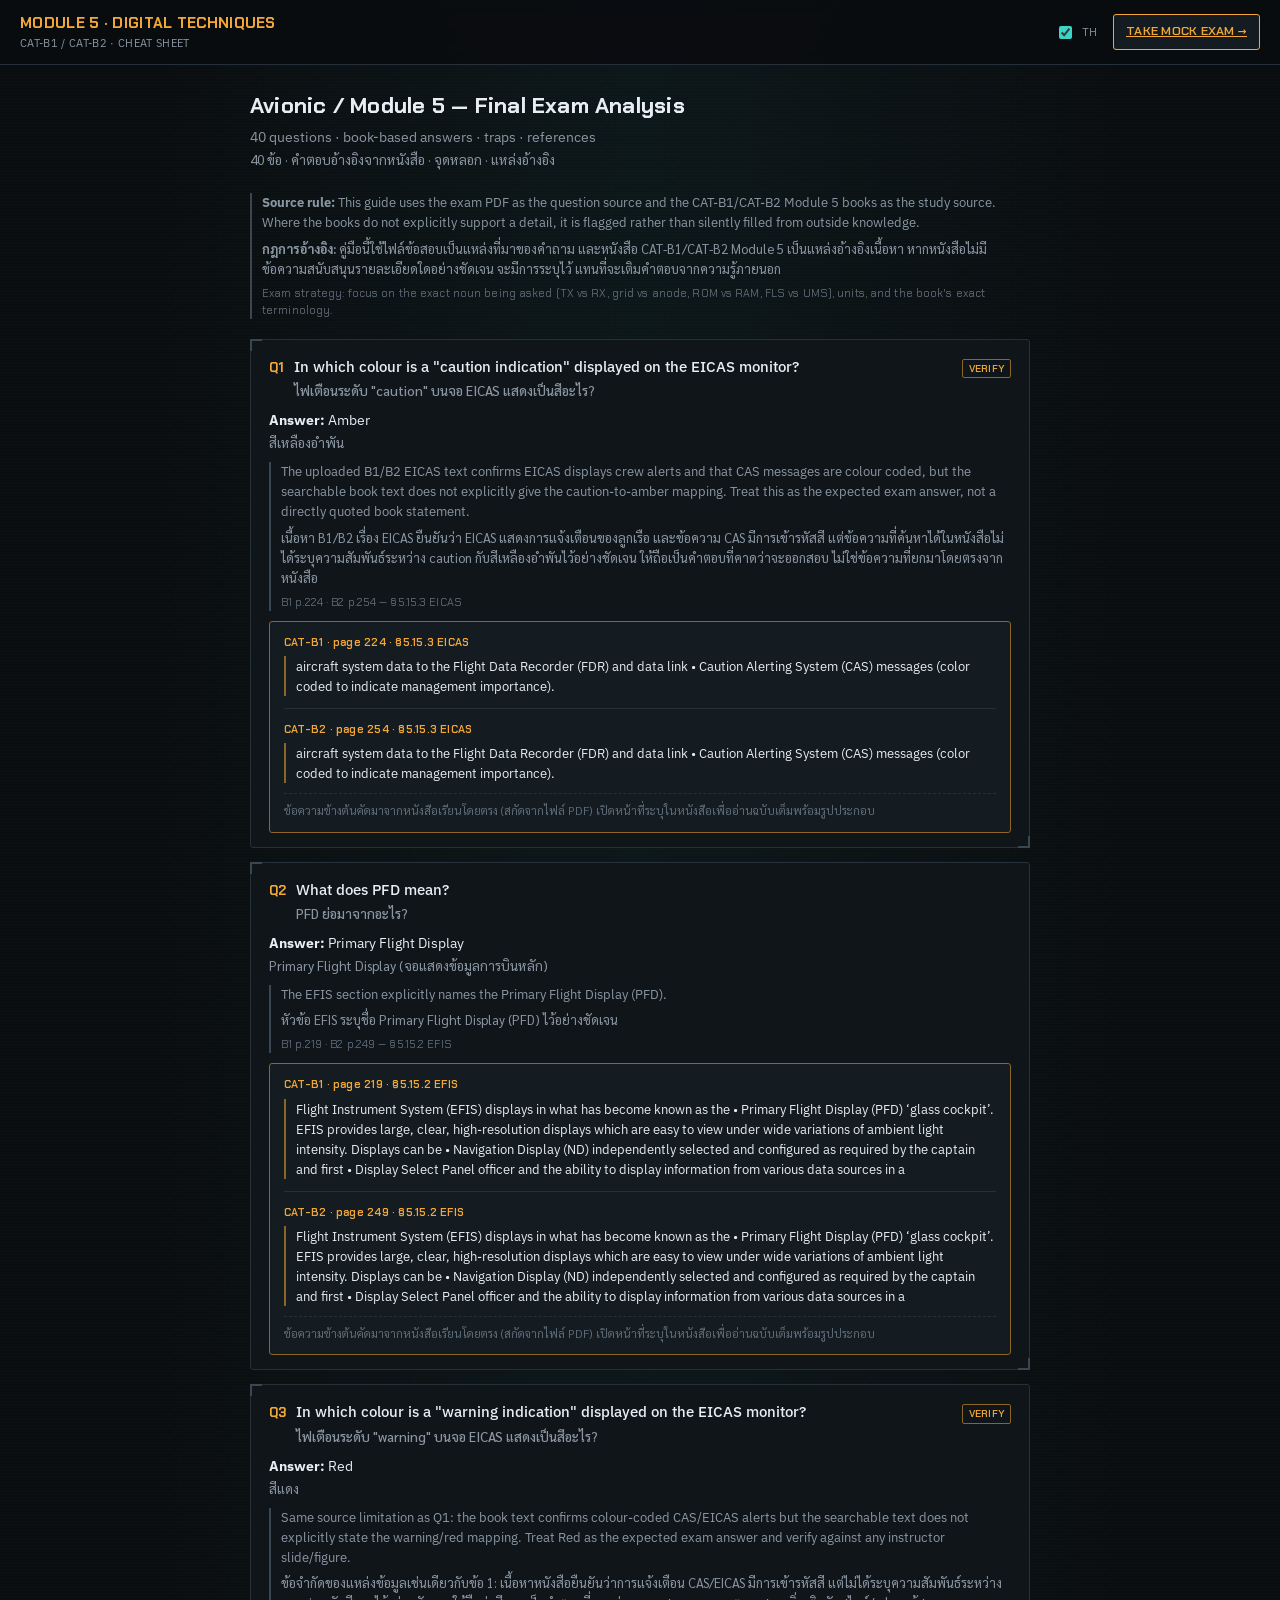
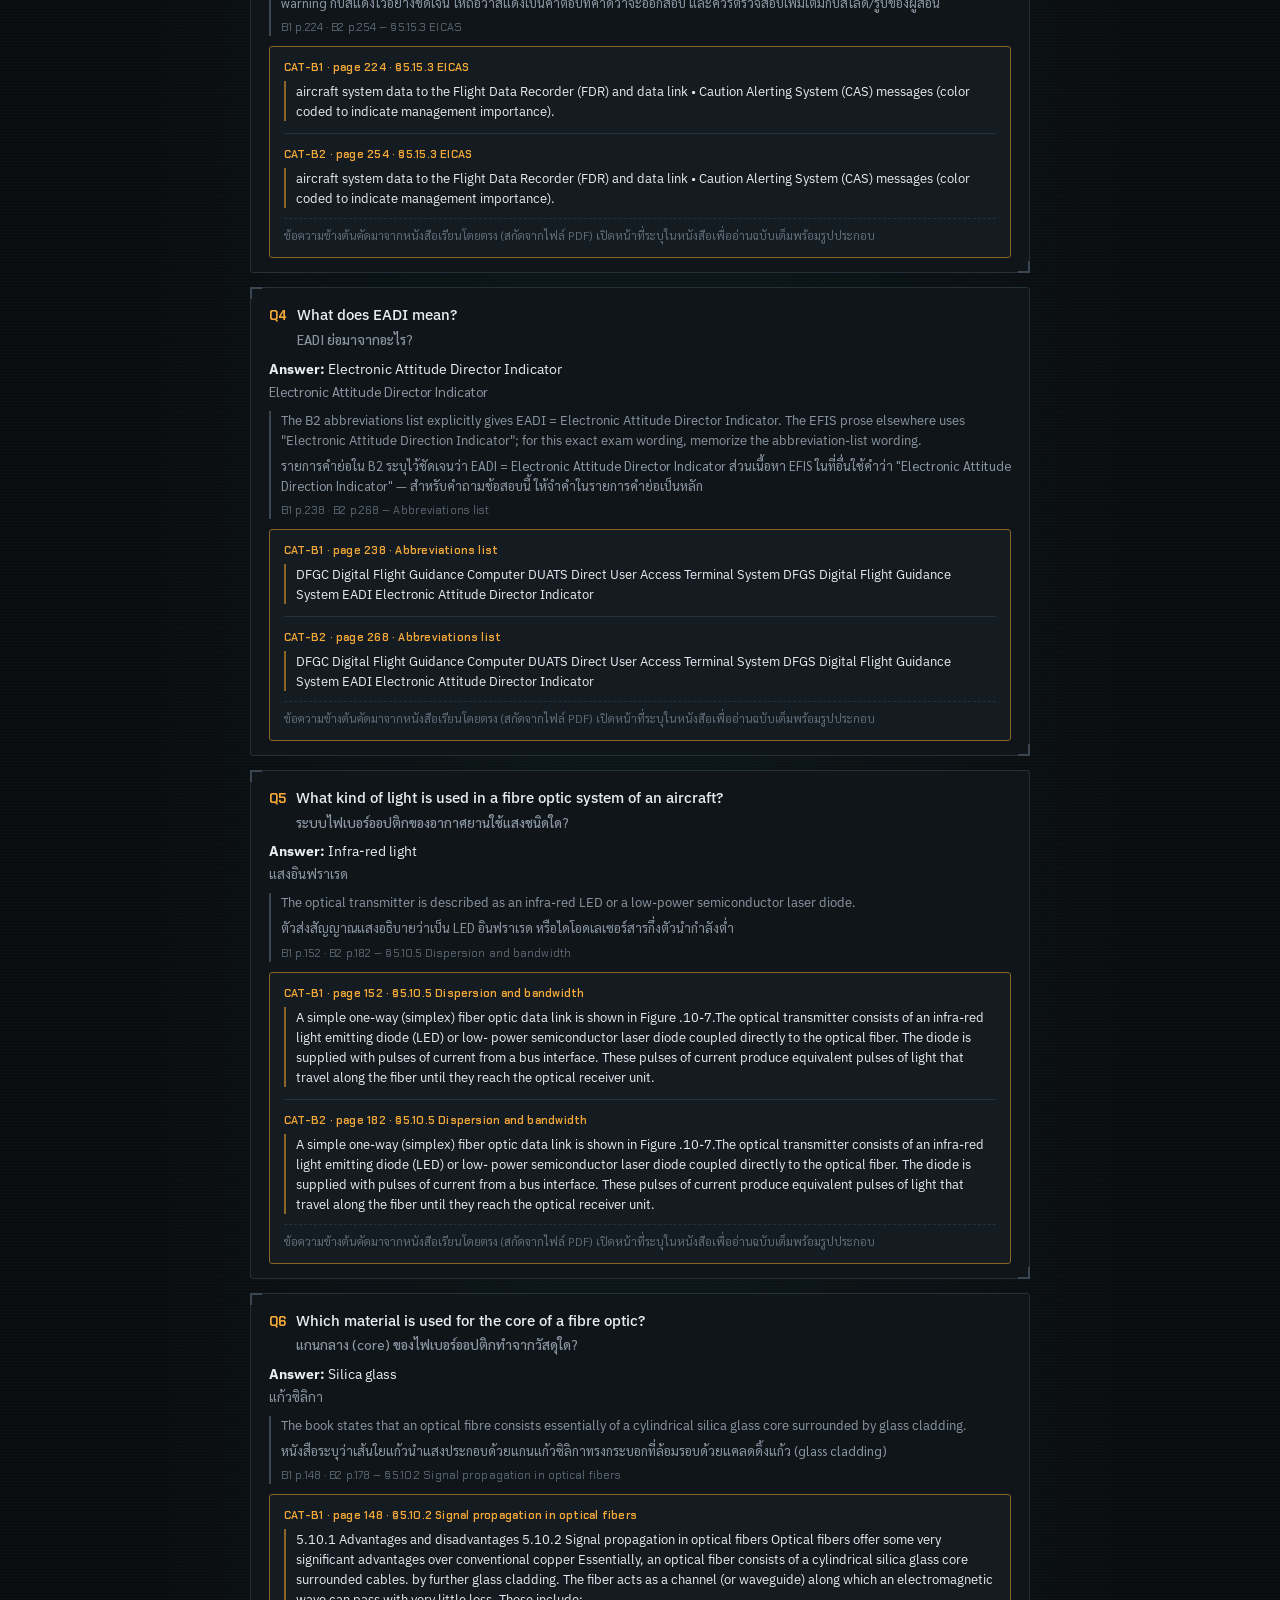
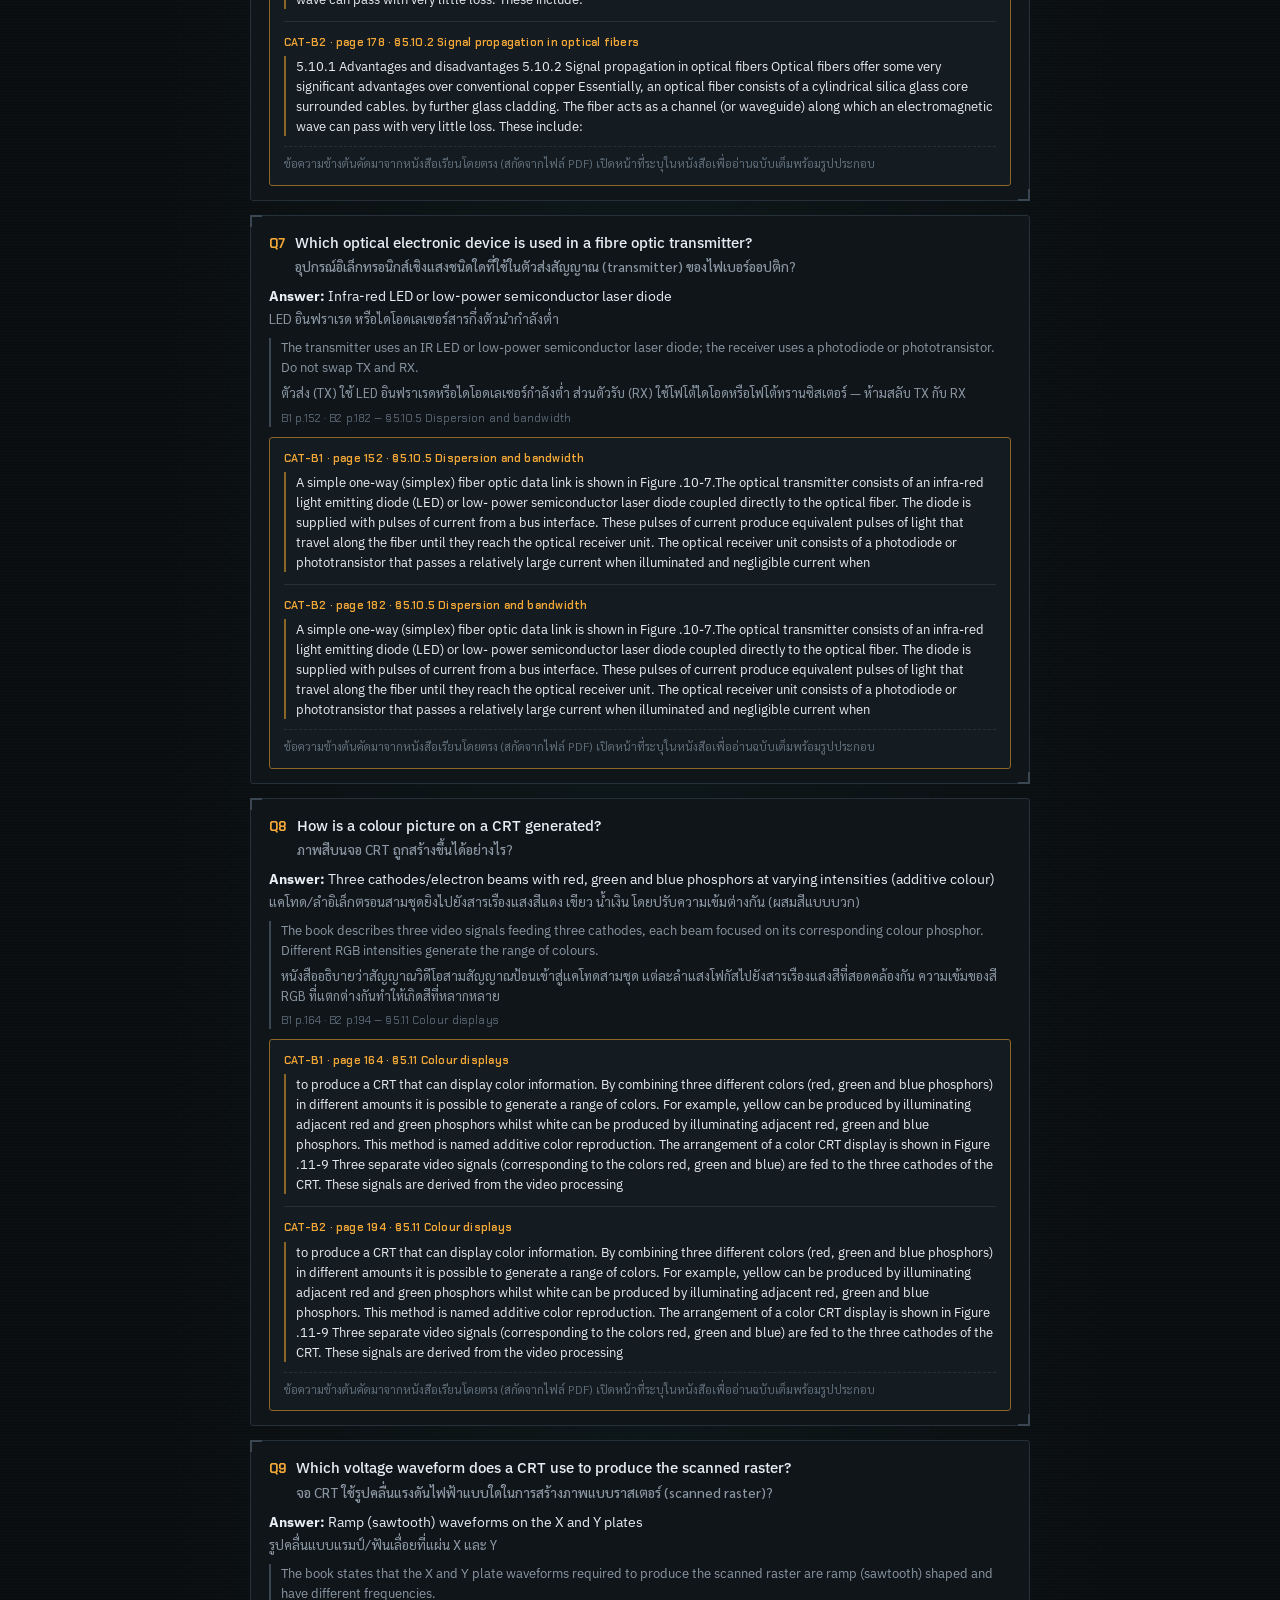
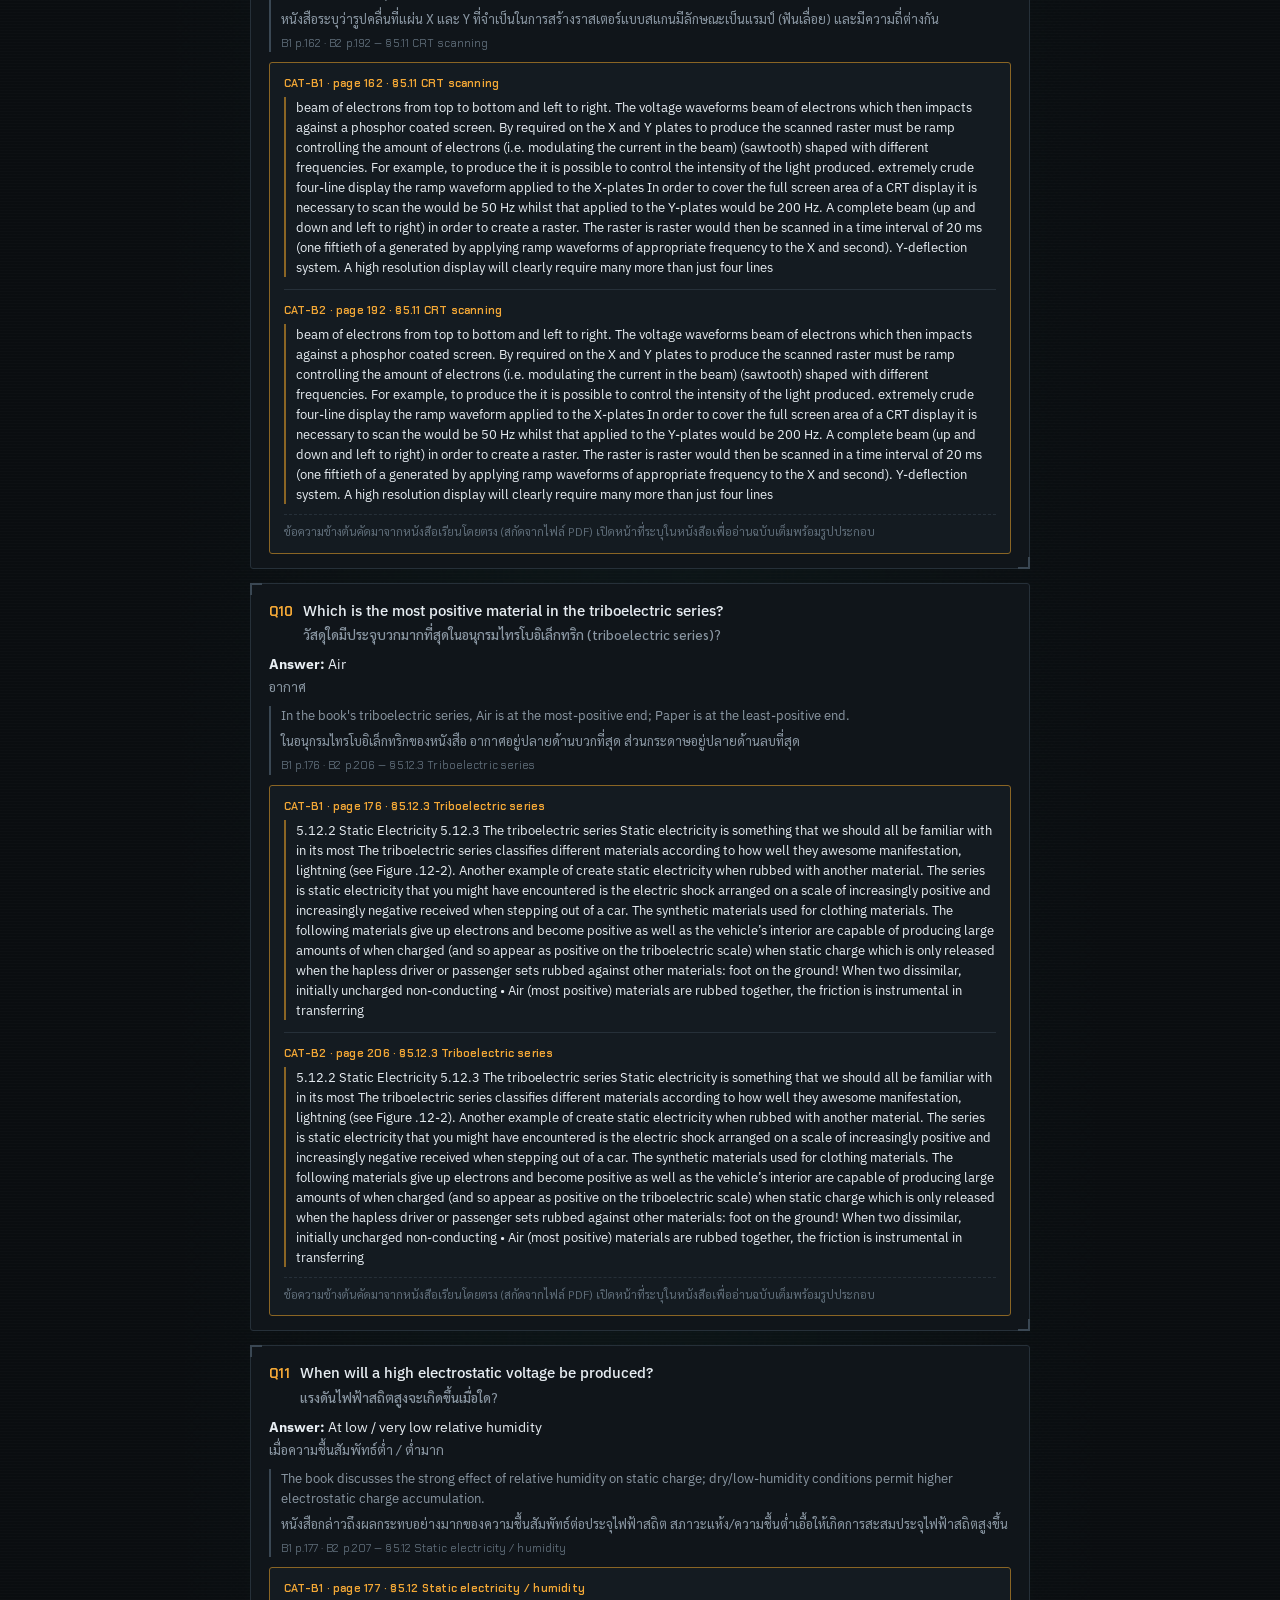
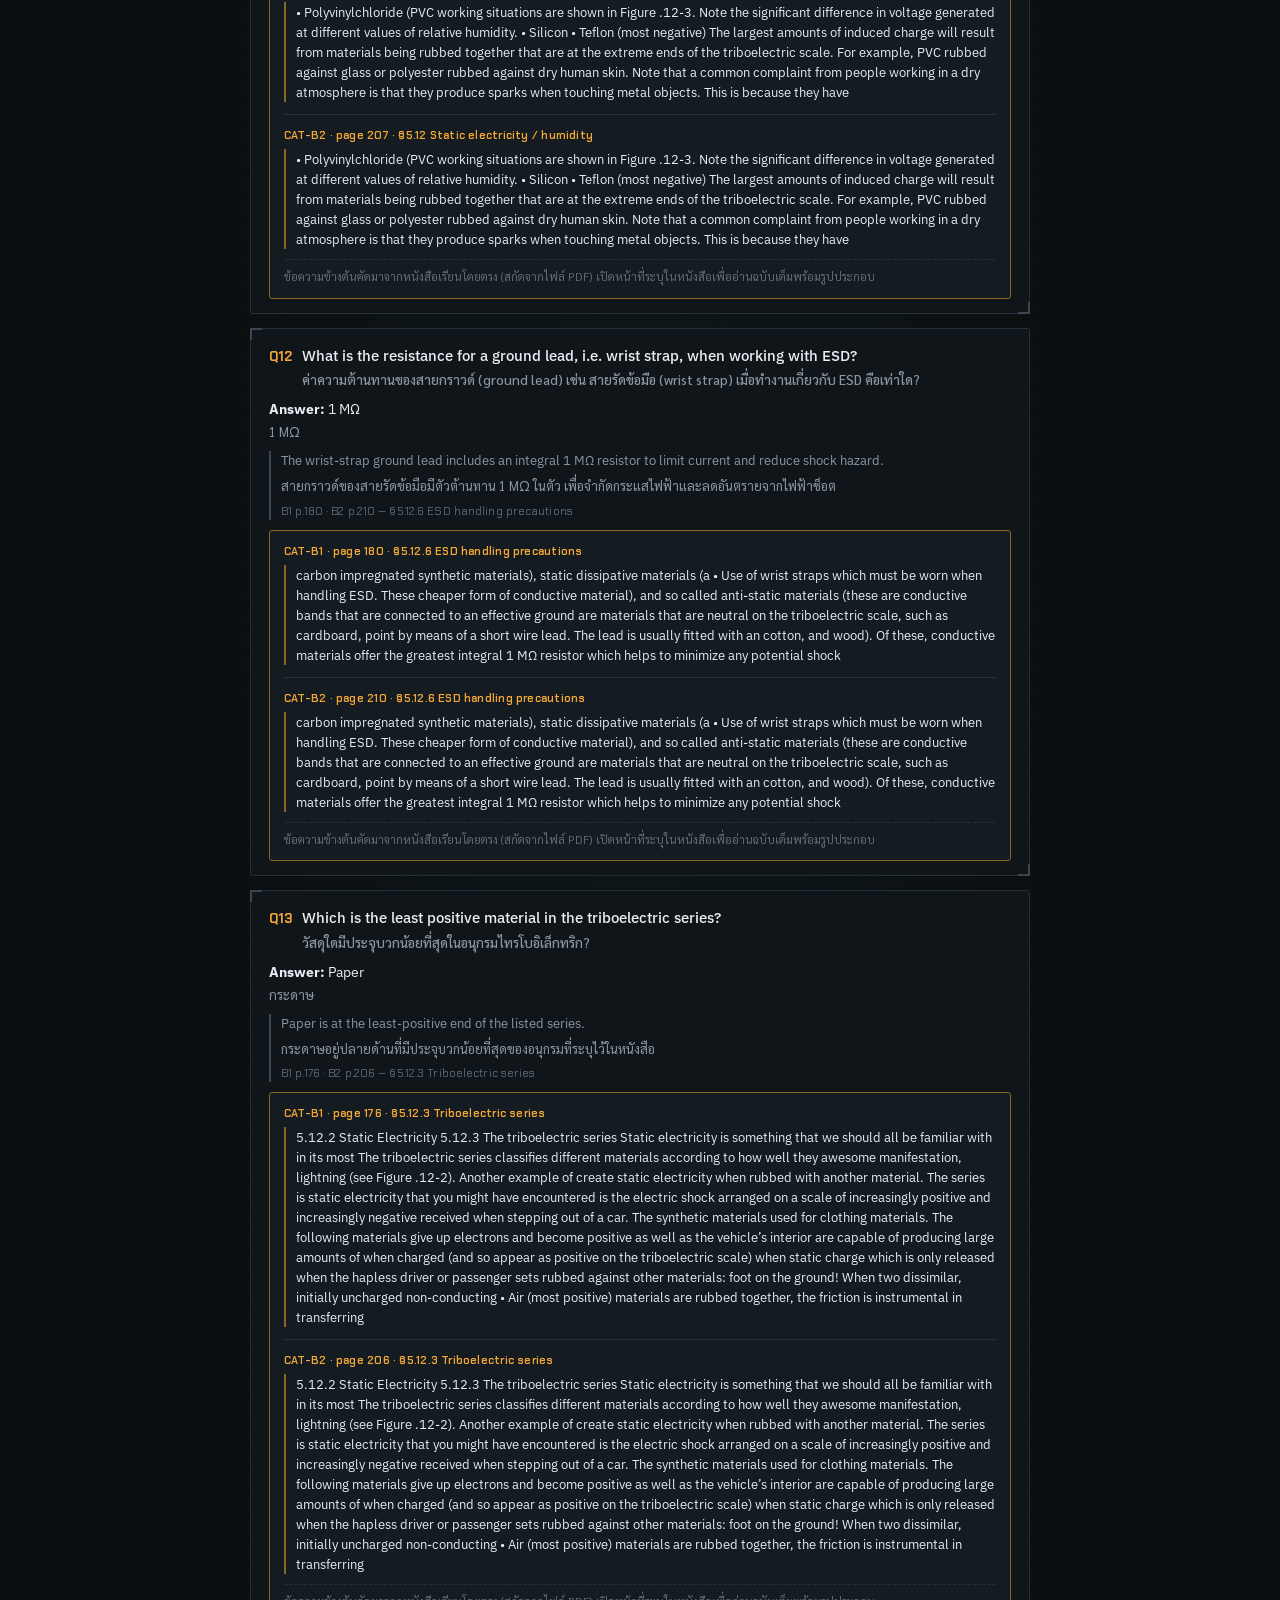
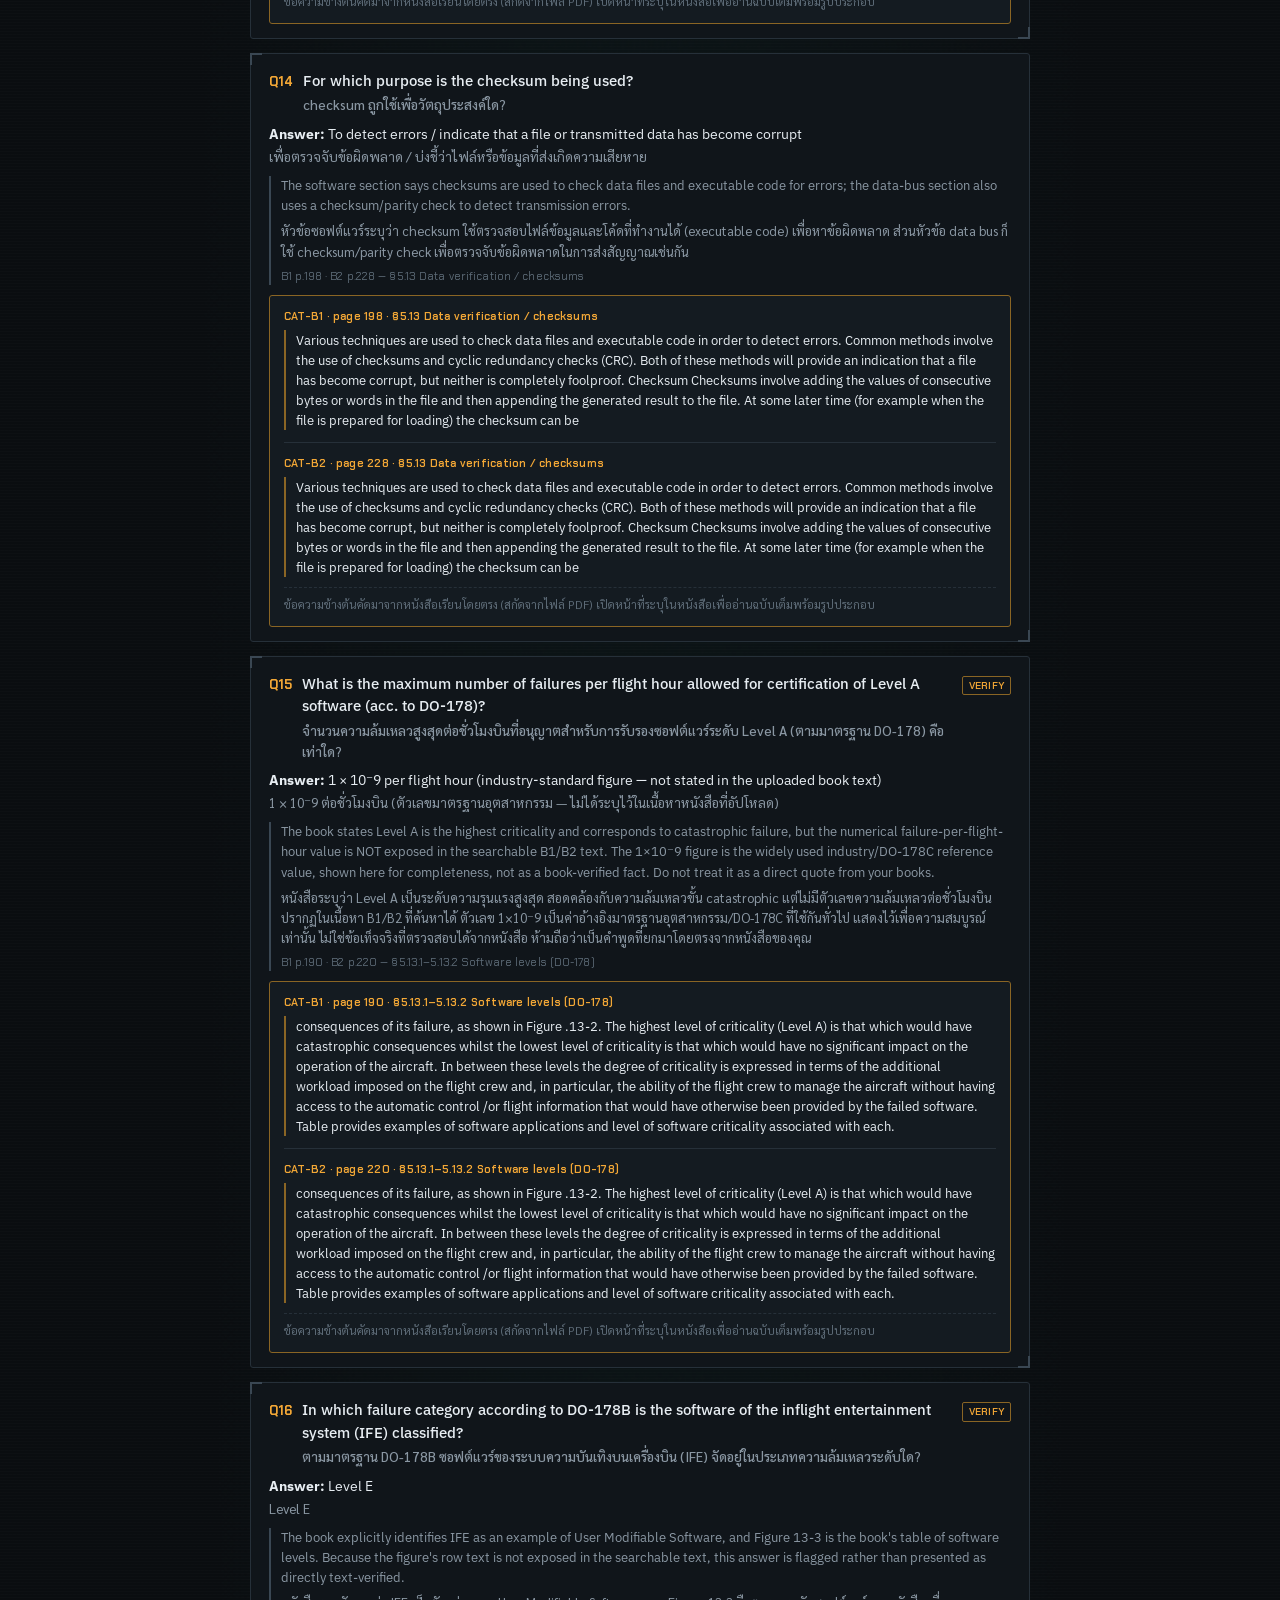
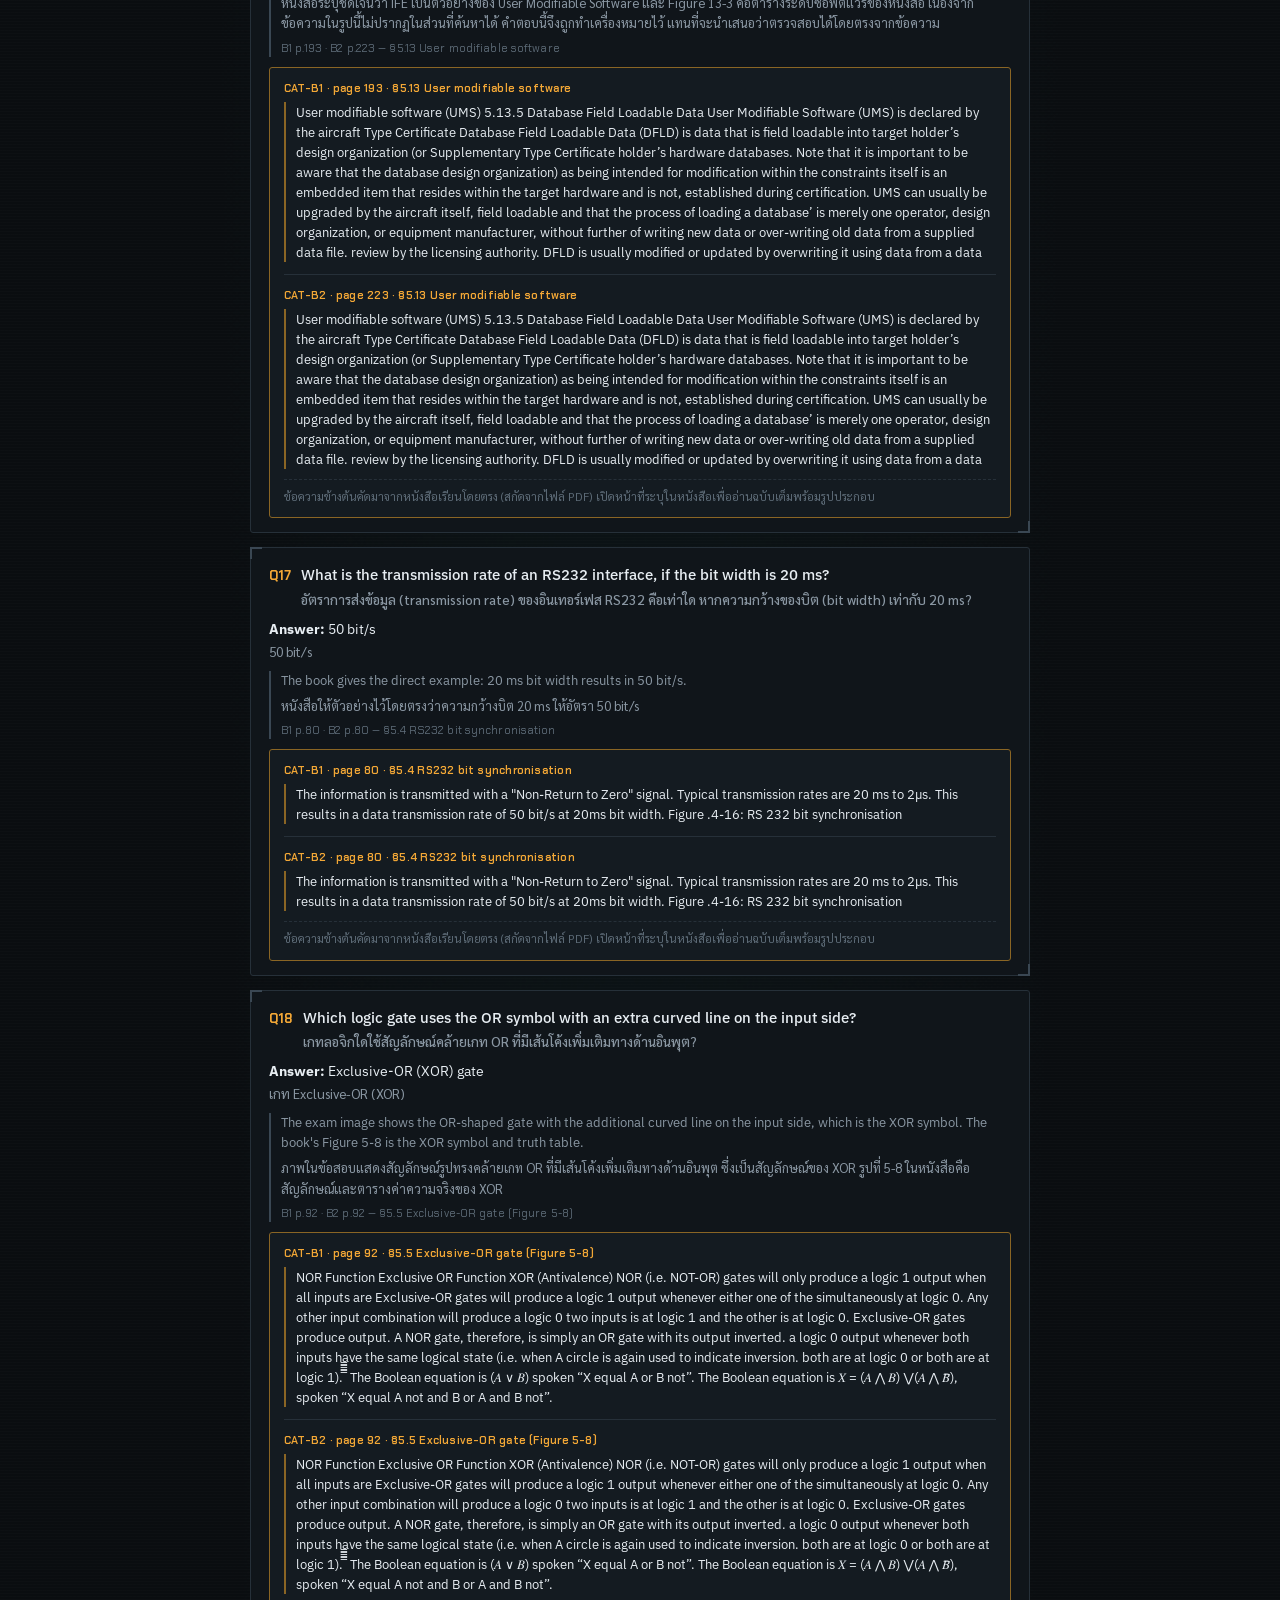
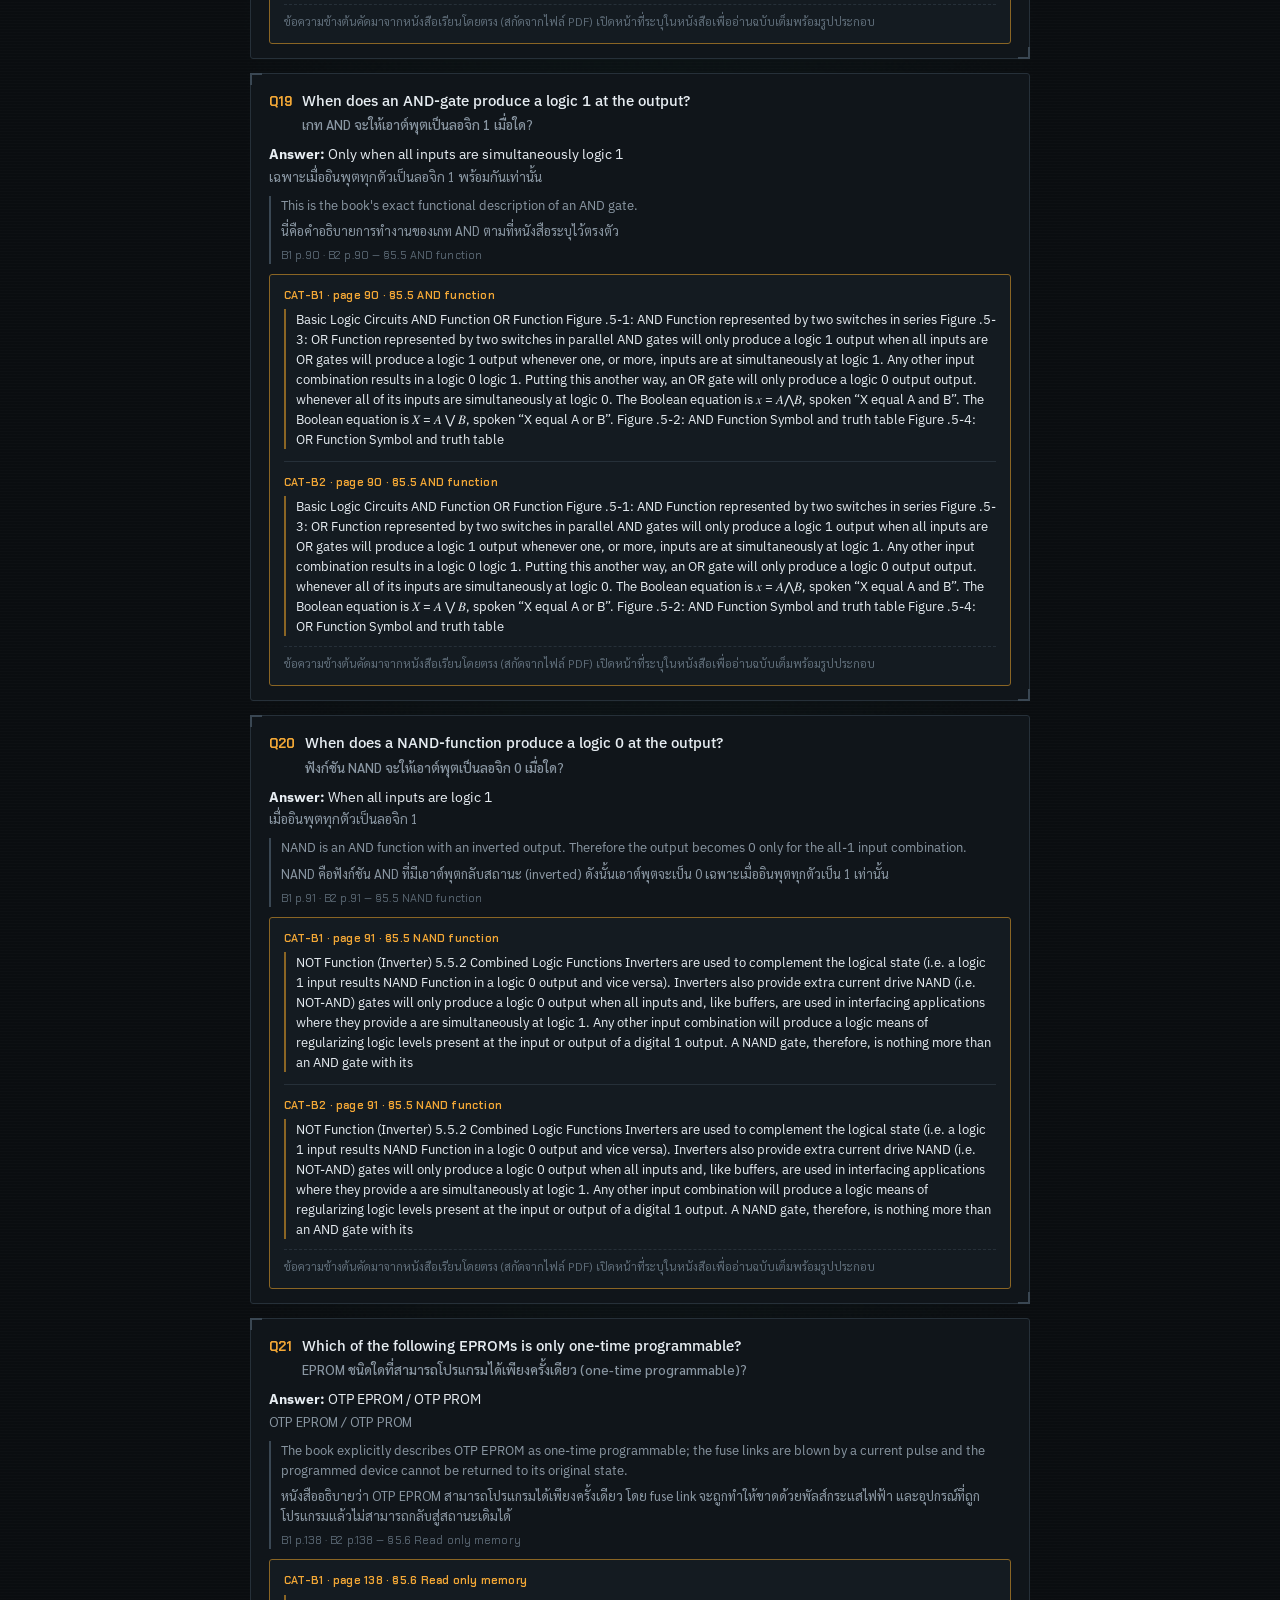
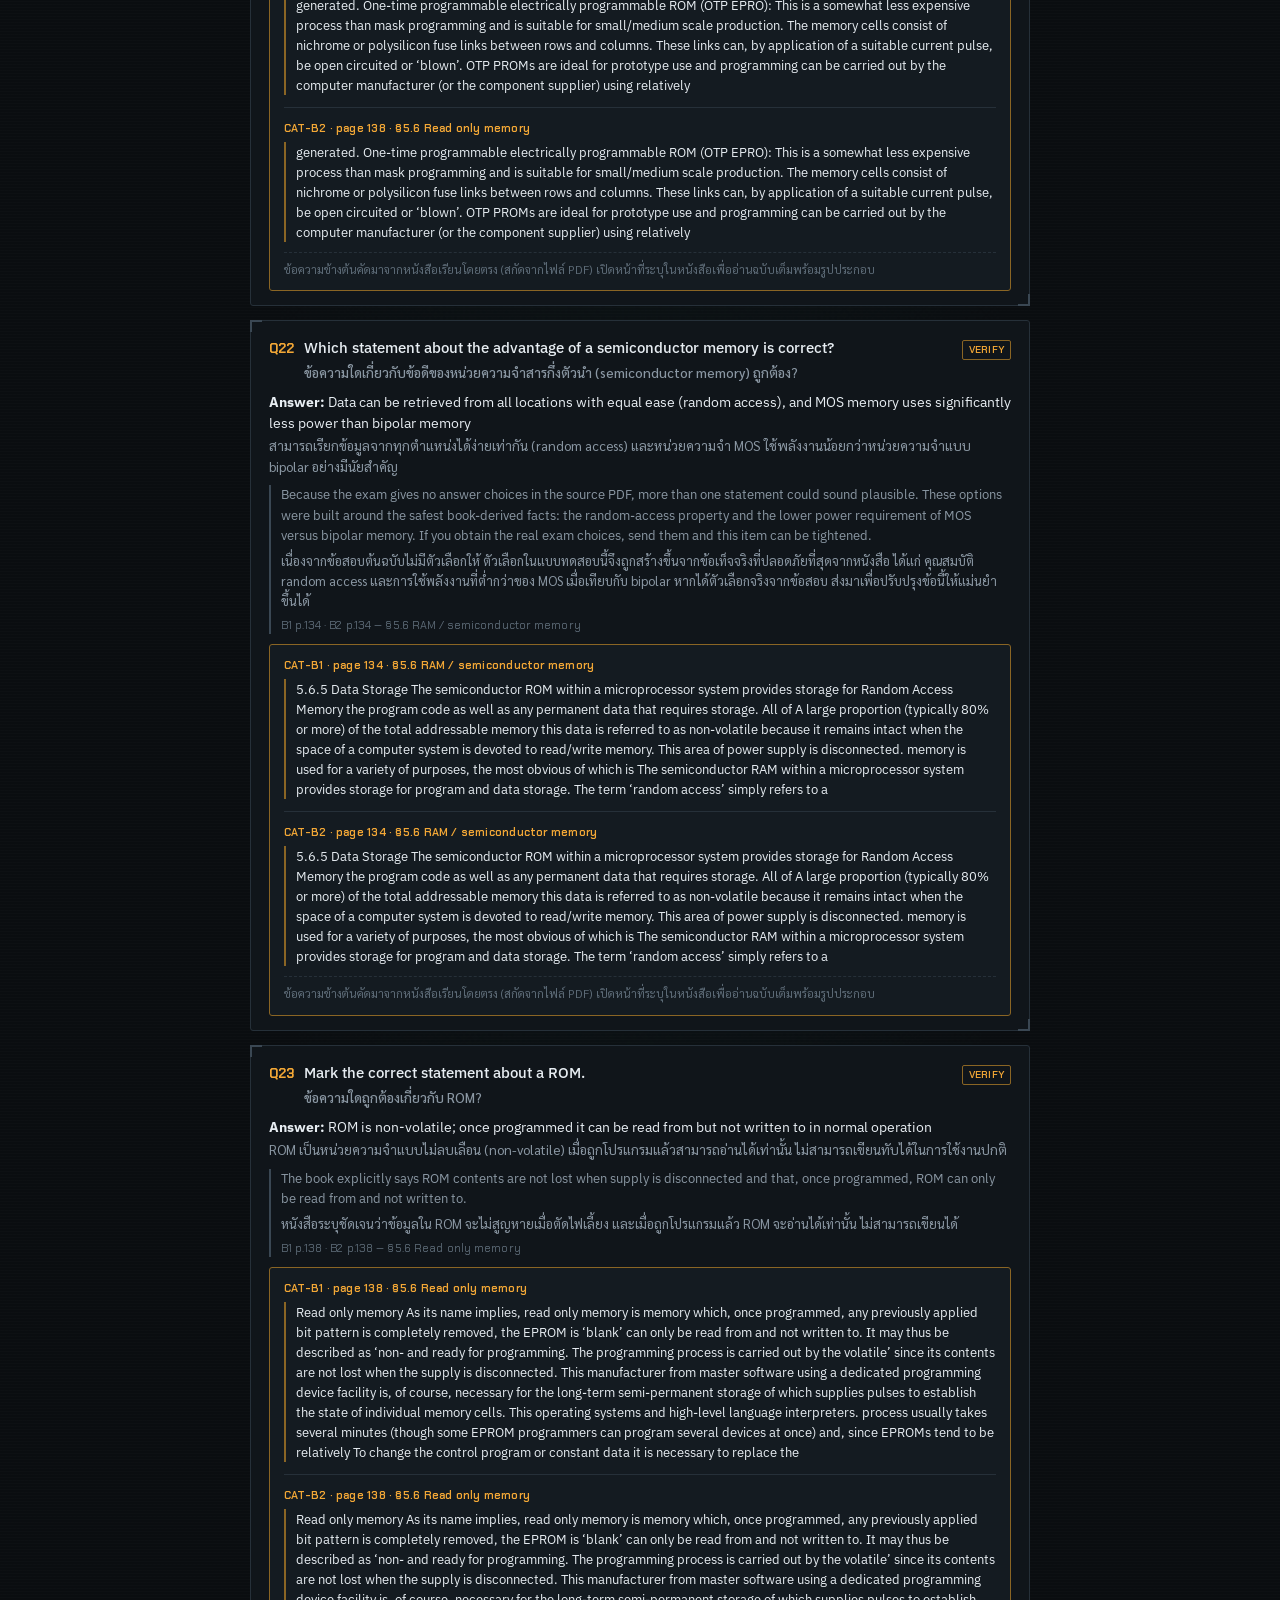
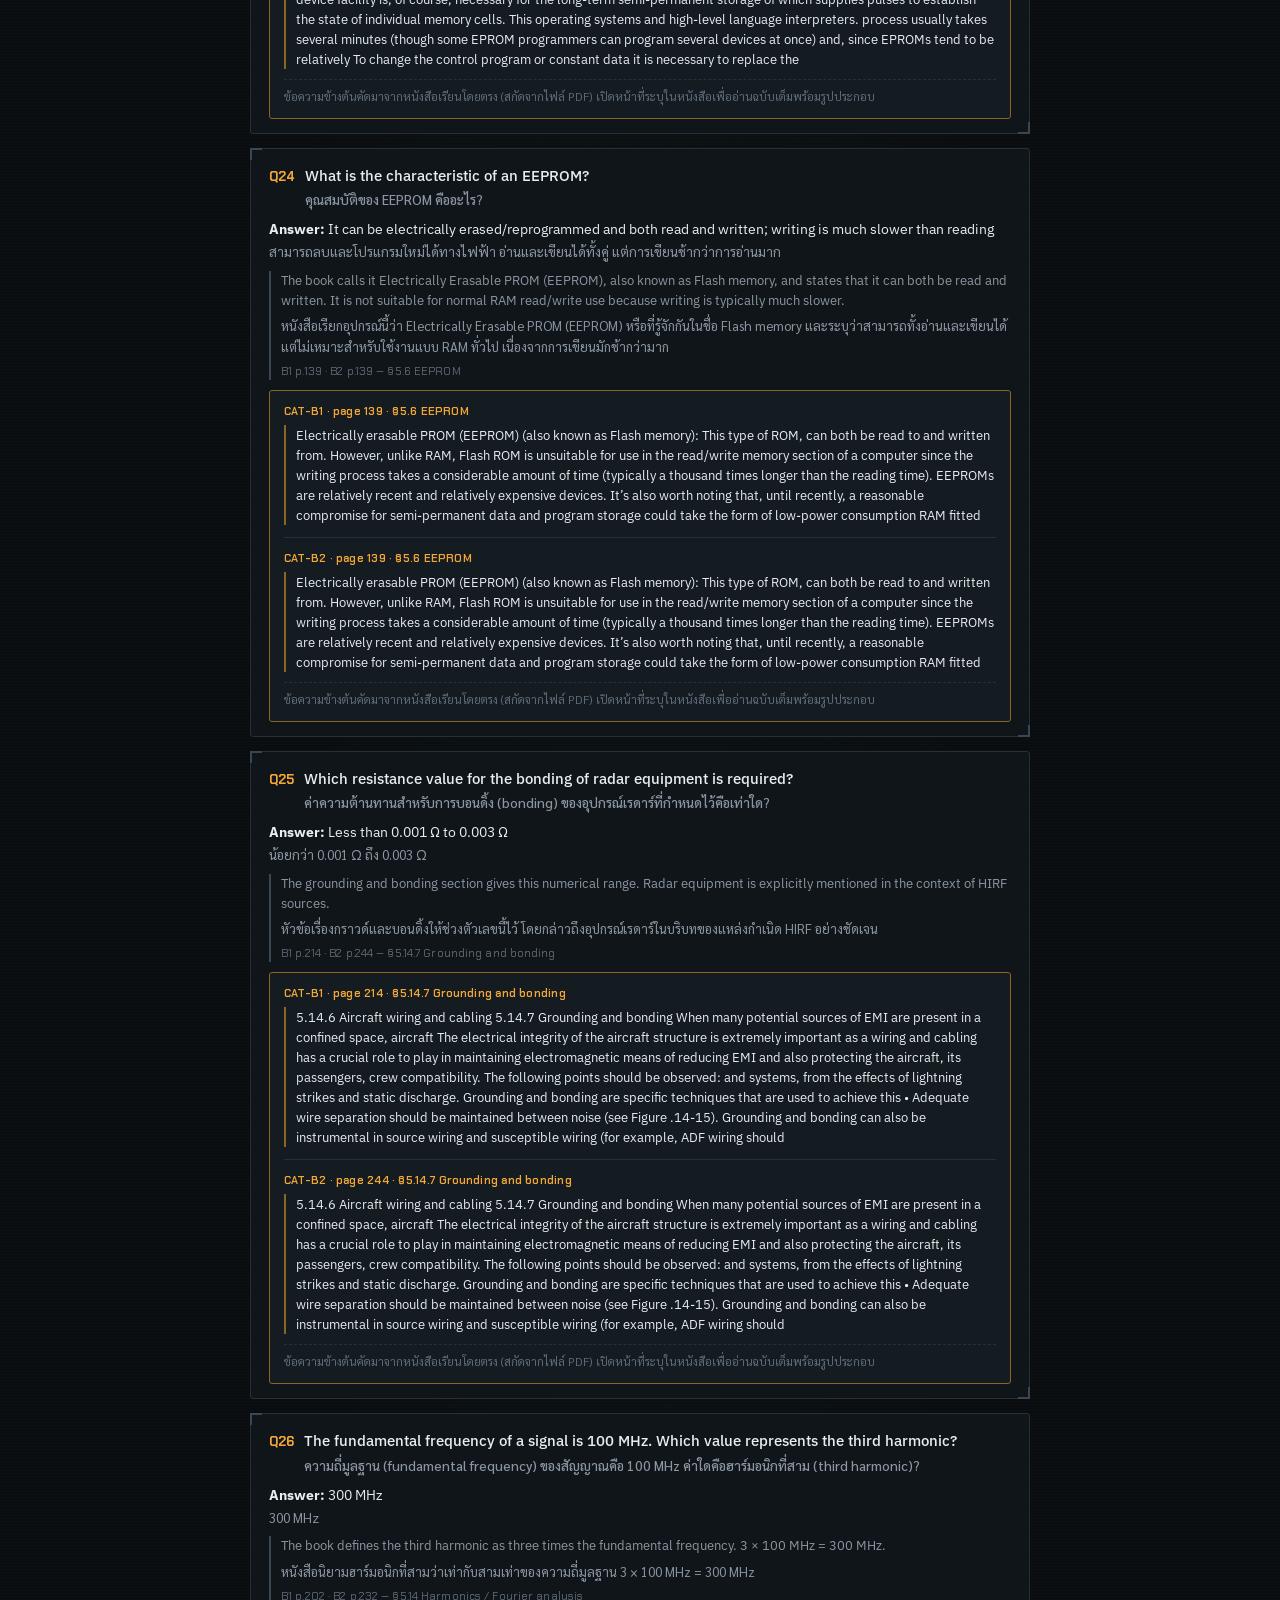
==== commit 31e8f7b4: "2.0" ====
--- a/cheat-sheet.html
+++ b/cheat-sheet.html
@@ -11,6 +11,7 @@
   .answer-line { font-size: 13.5px; margin: 6px 0 8px; }
   .answer-line .th { display:block; margin-top:2px; }
   .explain { display:block !important; }
+  .remark { display:block !important; }
   .hooks { list-style: none; padding:0; margin:0; display:grid; gap:8px; }
   .hooks li { background: var(--panel); border:1px solid var(--border); border-radius:3px; padding:8px 12px; font-size:13.5px; }
   .hooks li .th { display:block; margin-top:2px; }
@@ -53,8 +54,17 @@
   <div class="explain open">
     The uploaded B1/B2 EICAS text confirms EICAS displays crew alerts and that CAS messages are colour coded, but the searchable book text does not explicitly give the caution-to-amber mapping. Treat this as the expected exam answer, not a directly quoted book statement.
     <span class="th">เนื้อหา B1/B2 เรื่อง EICAS ยืนยันว่า EICAS แสดงการแจ้งเตือนของลูกเรือ และข้อความ CAS มีการเข้ารหัสสี แต่ข้อความที่ค้นหาได้ในหนังสือไม่ได้ระบุความสัมพันธ์ระหว่าง caution กับสีเหลืองอำพันไว้อย่างชัดเจน ให้ถือเป็นคำตอบที่คาดว่าจะออกสอบ ไม่ใช่ข้อความที่ยกมาโดยตรงจากหนังสือ</span>
-    <span class="ref">B1 p.224–225; B2 p.254–255 — EICAS</span>
-  </div>
+    <span class="ref">B1 p.224 · B2 p.254 — §5.15.3 EICAS</span>
+  </div>
+  <div class="remark open"><div class="remark-book">
+      <div class="remark-cite">CAT-B1 · page 224 · §5.15.3 EICAS</div>
+      <blockquote>aircraft system data to the Flight Data Recorder (FDR) and data link •   Caution Alerting System (CAS) messages (color coded to indicate   management importance).</blockquote>
+    </div>
+<div class="remark-book">
+      <div class="remark-cite">CAT-B2 · page 254 · §5.15.3 EICAS</div>
+      <blockquote>aircraft system data to the Flight Data Recorder (FDR) and data link •   Caution Alerting System (CAS) messages (color coded to indicate   management importance).</blockquote>
+    </div>
+<div class="remark-note th">ข้อความข้างต้นคัดมาจากหนังสือเรียนโดยตรง (สกัดจากไฟล์ PDF) เปิดหน้าที่ระบุในหนังสือเพื่ออ่านฉบับเต็มพร้อมรูปประกอบ</div></div>
 </div>
 
 <div class="qcard">
@@ -67,8 +77,17 @@
   <div class="explain open">
     The EFIS section explicitly names the Primary Flight Display (PFD).
     <span class="th">หัวข้อ EFIS ระบุชื่อ Primary Flight Display (PFD) ไว้อย่างชัดเจน</span>
-    <span class="ref">B1 p.219–220; B2 p.249–250 — EFIS</span>
-  </div>
+    <span class="ref">B1 p.219 · B2 p.249 — §5.15.2 EFIS</span>
+  </div>
+  <div class="remark open"><div class="remark-book">
+      <div class="remark-cite">CAT-B1 · page 219 · §5.15.2 EFIS</div>
+      <blockquote>Flight Instrument System (EFIS) displays in what has become known as the •   Primary Flight Display (PFD) ‘glass cockpit’. EFIS provides large, clear, high-resolution displays which are easy to view under wide variations of ambient light intensity. Displays can be   •   Navigation Display (ND) independently selected and configured as required by the captain and first •   Display Select Panel officer and the ability to display information from various data sources in a</blockquote>
+    </div>
+<div class="remark-book">
+      <div class="remark-cite">CAT-B2 · page 249 · §5.15.2 EFIS</div>
+      <blockquote>Flight Instrument System (EFIS) displays in what has become known as the •   Primary Flight Display (PFD) ‘glass cockpit’. EFIS provides large, clear, high-resolution displays which are easy to view under wide variations of ambient light intensity. Displays can be   •   Navigation Display (ND) independently selected and configured as required by the captain and first •   Display Select Panel officer and the ability to display information from various data sources in a</blockquote>
+    </div>
+<div class="remark-note th">ข้อความข้างต้นคัดมาจากหนังสือเรียนโดยตรง (สกัดจากไฟล์ PDF) เปิดหน้าที่ระบุในหนังสือเพื่ออ่านฉบับเต็มพร้อมรูปประกอบ</div></div>
 </div>
 
 <div class="qcard">
@@ -81,8 +100,17 @@
   <div class="explain open">
     Same source limitation as Q1: the book text confirms colour-coded CAS/EICAS alerts but the searchable text does not explicitly state the warning/red mapping. Treat Red as the expected exam answer and verify against any instructor slide/figure.
     <span class="th">ข้อจำกัดของแหล่งข้อมูลเช่นเดียวกับข้อ 1: เนื้อหาหนังสือยืนยันว่าการแจ้งเตือน CAS/EICAS มีการเข้ารหัสสี แต่ไม่ได้ระบุความสัมพันธ์ระหว่าง warning กับสีแดงไว้อย่างชัดเจน ให้ถือว่าสีแดงเป็นคำตอบที่คาดว่าจะออกสอบ และควรตรวจสอบเพิ่มเติมกับสไลด์/รูปของผู้สอน</span>
-    <span class="ref">B1 p.224–225; B2 p.254–255 — EICAS</span>
-  </div>
+    <span class="ref">B1 p.224 · B2 p.254 — §5.15.3 EICAS</span>
+  </div>
+  <div class="remark open"><div class="remark-book">
+      <div class="remark-cite">CAT-B1 · page 224 · §5.15.3 EICAS</div>
+      <blockquote>aircraft system data to the Flight Data Recorder (FDR) and data link •   Caution Alerting System (CAS) messages (color coded to indicate   management importance).</blockquote>
+    </div>
+<div class="remark-book">
+      <div class="remark-cite">CAT-B2 · page 254 · §5.15.3 EICAS</div>
+      <blockquote>aircraft system data to the Flight Data Recorder (FDR) and data link •   Caution Alerting System (CAS) messages (color coded to indicate   management importance).</blockquote>
+    </div>
+<div class="remark-note th">ข้อความข้างต้นคัดมาจากหนังสือเรียนโดยตรง (สกัดจากไฟล์ PDF) เปิดหน้าที่ระบุในหนังสือเพื่ออ่านฉบับเต็มพร้อมรูปประกอบ</div></div>
 </div>
 
 <div class="qcard">
@@ -95,8 +123,17 @@
   <div class="explain open">
     The B2 abbreviations list explicitly gives EADI = Electronic Attitude Director Indicator. The EFIS prose elsewhere uses "Electronic Attitude Direction Indicator"; for this exact exam wording, memorize the abbreviation-list wording.
     <span class="th">รายการคำย่อใน B2 ระบุไว้ชัดเจนว่า EADI = Electronic Attitude Director Indicator ส่วนเนื้อหา EFIS ในที่อื่นใช้คำว่า "Electronic Attitude Direction Indicator" — สำหรับคำถามข้อสอบนี้ ให้จำคำในรายการคำย่อเป็นหลัก</span>
-    <span class="ref">B2 p.269; B1 abbreviation section around p.239</span>
-  </div>
+    <span class="ref">B1 p.238 · B2 p.268 — Abbreviations list</span>
+  </div>
+  <div class="remark open"><div class="remark-book">
+      <div class="remark-cite">CAT-B1 · page 238 · Abbreviations list</div>
+      <blockquote>DFGC   Digital Flight Guidance Computer   DUATS   Direct User Access Terminal System DFGS   Digital Flight Guidance System   EADI   Electronic Attitude Director Indicator</blockquote>
+    </div>
+<div class="remark-book">
+      <div class="remark-cite">CAT-B2 · page 268 · Abbreviations list</div>
+      <blockquote>DFGC   Digital Flight Guidance Computer   DUATS   Direct User Access Terminal System DFGS   Digital Flight Guidance System   EADI   Electronic Attitude Director Indicator</blockquote>
+    </div>
+<div class="remark-note th">ข้อความข้างต้นคัดมาจากหนังสือเรียนโดยตรง (สกัดจากไฟล์ PDF) เปิดหน้าที่ระบุในหนังสือเพื่ออ่านฉบับเต็มพร้อมรูปประกอบ</div></div>
 </div>
 
 <div class="qcard">
@@ -109,8 +146,17 @@
   <div class="explain open">
     The optical transmitter is described as an infra-red LED or a low-power semiconductor laser diode.
     <span class="th">ตัวส่งสัญญาณแสงอธิบายว่าเป็น LED อินฟราเรด หรือไดโอดเลเซอร์สารกึ่งตัวนำกำลังต่ำ</span>
-    <span class="ref">B1 p.152; B2 p.182 — §5.10.5</span>
-  </div>
+    <span class="ref">B1 p.152 · B2 p.182 — §5.10.5 Dispersion and bandwidth</span>
+  </div>
+  <div class="remark open"><div class="remark-book">
+      <div class="remark-cite">CAT-B1 · page 152 · §5.10.5 Dispersion and bandwidth</div>
+      <blockquote>A simple one-way (simplex) fiber optic data link is shown in Figure .10-7.The optical transmitter consists of an infra-red light emitting diode (LED) or low- power semiconductor laser diode coupled directly to the optical fiber. The diode is supplied with pulses of current from a bus interface. These pulses of current produce equivalent pulses of light that travel along the fiber until they reach the optical receiver unit.</blockquote>
+    </div>
+<div class="remark-book">
+      <div class="remark-cite">CAT-B2 · page 182 · §5.10.5 Dispersion and bandwidth</div>
+      <blockquote>A simple one-way (simplex) fiber optic data link is shown in Figure .10-7.The optical transmitter consists of an infra-red light emitting diode (LED) or low- power semiconductor laser diode coupled directly to the optical fiber. The diode is supplied with pulses of current from a bus interface. These pulses of current produce equivalent pulses of light that travel along the fiber until they reach the optical receiver unit.</blockquote>
+    </div>
+<div class="remark-note th">ข้อความข้างต้นคัดมาจากหนังสือเรียนโดยตรง (สกัดจากไฟล์ PDF) เปิดหน้าที่ระบุในหนังสือเพื่ออ่านฉบับเต็มพร้อมรูปประกอบ</div></div>
 </div>
 
 <div class="qcard">
@@ -123,8 +169,17 @@
   <div class="explain open">
     The book states that an optical fibre consists essentially of a cylindrical silica glass core surrounded by glass cladding.
     <span class="th">หนังสือระบุว่าเส้นใยแก้วนำแสงประกอบด้วยแกนแก้วซิลิกาทรงกระบอกที่ล้อมรอบด้วยแคลดดิ้งแก้ว (glass cladding)</span>
-    <span class="ref">B1 p.148; B2 p.178 — §5.10.2</span>
-  </div>
+    <span class="ref">B1 p.148 · B2 p.178 — §5.10.2 Signal propagation in optical fibers</span>
+  </div>
+  <div class="remark open"><div class="remark-book">
+      <div class="remark-cite">CAT-B1 · page 148 · §5.10.2 Signal propagation in optical fibers</div>
+      <blockquote>5.10.1 Advantages and disadvantages   5.10.2 Signal propagation in optical fibers Optical fibers offer some very significant advantages over conventional copper   Essentially, an optical fiber consists of a cylindrical silica glass core surrounded cables.   by further glass cladding. The fiber acts as a channel (or waveguide) along which an electromagnetic wave can pass with very little loss. These include:</blockquote>
+    </div>
+<div class="remark-book">
+      <div class="remark-cite">CAT-B2 · page 178 · §5.10.2 Signal propagation in optical fibers</div>
+      <blockquote>5.10.1 Advantages and disadvantages   5.10.2 Signal propagation in optical fibers Optical fibers offer some very significant advantages over conventional copper   Essentially, an optical fiber consists of a cylindrical silica glass core surrounded cables.   by further glass cladding. The fiber acts as a channel (or waveguide) along which an electromagnetic wave can pass with very little loss. These include:</blockquote>
+    </div>
+<div class="remark-note th">ข้อความข้างต้นคัดมาจากหนังสือเรียนโดยตรง (สกัดจากไฟล์ PDF) เปิดหน้าที่ระบุในหนังสือเพื่ออ่านฉบับเต็มพร้อมรูปประกอบ</div></div>
 </div>
 
 <div class="qcard">
@@ -137,8 +192,17 @@
   <div class="explain open">
     The transmitter uses an IR LED or low-power semiconductor laser diode; the receiver uses a photodiode or phototransistor. Do not swap TX and RX.
     <span class="th">ตัวส่ง (TX) ใช้ LED อินฟราเรดหรือไดโอดเลเซอร์กำลังต่ำ ส่วนตัวรับ (RX) ใช้โฟโต้ไดโอดหรือโฟโต้ทรานซิสเตอร์ — ห้ามสลับ TX กับ RX</span>
-    <span class="ref">B1 p.152; B2 p.182 — §5.10.5</span>
-  </div>
+    <span class="ref">B1 p.152 · B2 p.182 — §5.10.5 Dispersion and bandwidth</span>
+  </div>
+  <div class="remark open"><div class="remark-book">
+      <div class="remark-cite">CAT-B1 · page 152 · §5.10.5 Dispersion and bandwidth</div>
+      <blockquote>A simple one-way (simplex) fiber optic data link is shown in Figure .10-7.The optical transmitter consists of an infra-red light emitting diode (LED) or low- power semiconductor laser diode coupled directly to the optical fiber. The diode is supplied with pulses of current from a bus interface. These pulses of current produce equivalent pulses of light that travel along the fiber until they reach the optical receiver unit. The optical receiver unit consists of a photodiode or phototransistor that passes a relatively large current when illuminated and negligible current when</blockquote>
+    </div>
+<div class="remark-book">
+      <div class="remark-cite">CAT-B2 · page 182 · §5.10.5 Dispersion and bandwidth</div>
+      <blockquote>A simple one-way (simplex) fiber optic data link is shown in Figure .10-7.The optical transmitter consists of an infra-red light emitting diode (LED) or low- power semiconductor laser diode coupled directly to the optical fiber. The diode is supplied with pulses of current from a bus interface. These pulses of current produce equivalent pulses of light that travel along the fiber until they reach the optical receiver unit. The optical receiver unit consists of a photodiode or phototransistor that passes a relatively large current when illuminated and negligible current when</blockquote>
+    </div>
+<div class="remark-note th">ข้อความข้างต้นคัดมาจากหนังสือเรียนโดยตรง (สกัดจากไฟล์ PDF) เปิดหน้าที่ระบุในหนังสือเพื่ออ่านฉบับเต็มพร้อมรูปประกอบ</div></div>
 </div>
 
 <div class="qcard">
@@ -151,8 +215,17 @@
   <div class="explain open">
     The book describes three video signals feeding three cathodes, each beam focused on its corresponding colour phosphor. Different RGB intensities generate the range of colours.
     <span class="th">หนังสืออธิบายว่าสัญญาณวิดีโอสามสัญญาณป้อนเข้าสู่แคโทดสามชุด แต่ละลำแสงโฟกัสไปยังสารเรืองแสงสีที่สอดคล้องกัน ความเข้มของสี RGB ที่แตกต่างกันทำให้เกิดสีที่หลากหลาย</span>
-    <span class="ref">B1 p.164; B2 p.194 — Colour Displays</span>
-  </div>
+    <span class="ref">B1 p.164 · B2 p.194 — §5.11 Colour displays</span>
+  </div>
+  <div class="remark open"><div class="remark-book">
+      <div class="remark-cite">CAT-B1 · page 164 · §5.11 Colour displays</div>
+      <blockquote>to produce a CRT that can display color information. By combining three different colors (red, green and blue phosphors) in different amounts it is possible to generate a range of colors. For example, yellow can be produced by illuminating adjacent red and green phosphors whilst white can be produced by illuminating adjacent red, green and blue phosphors. This method is named additive color reproduction. The arrangement of a color CRT display is shown in Figure .11-9 Three separate video signals (corresponding to the colors red, green and blue) are fed to the three cathodes of the CRT. These signals are derived from the video processing</blockquote>
+    </div>
+<div class="remark-book">
+      <div class="remark-cite">CAT-B2 · page 194 · §5.11 Colour displays</div>
+      <blockquote>to produce a CRT that can display color information. By combining three different colors (red, green and blue phosphors) in different amounts it is possible to generate a range of colors. For example, yellow can be produced by illuminating adjacent red and green phosphors whilst white can be produced by illuminating adjacent red, green and blue phosphors. This method is named additive color reproduction. The arrangement of a color CRT display is shown in Figure .11-9 Three separate video signals (corresponding to the colors red, green and blue) are fed to the three cathodes of the CRT. These signals are derived from the video processing</blockquote>
+    </div>
+<div class="remark-note th">ข้อความข้างต้นคัดมาจากหนังสือเรียนโดยตรง (สกัดจากไฟล์ PDF) เปิดหน้าที่ระบุในหนังสือเพื่ออ่านฉบับเต็มพร้อมรูปประกอบ</div></div>
 </div>
 
 <div class="qcard">
@@ -165,8 +238,17 @@
   <div class="explain open">
     The book states that the X and Y plate waveforms required to produce the scanned raster are ramp (sawtooth) shaped and have different frequencies.
     <span class="th">หนังสือระบุว่ารูปคลื่นที่แผ่น X และ Y ที่จำเป็นในการสร้างราสเตอร์แบบสแกนมีลักษณะเป็นแรมป์ (ฟันเลื่อย) และมีความถี่ต่างกัน</span>
-    <span class="ref">B1 p.162; B2 p.192 — Scanning</span>
-  </div>
+    <span class="ref">B1 p.162 · B2 p.192 — §5.11 CRT scanning</span>
+  </div>
+  <div class="remark open"><div class="remark-book">
+      <div class="remark-cite">CAT-B1 · page 162 · §5.11 CRT scanning</div>
+      <blockquote>beam of electrons from top to bottom and left to right. The voltage waveforms   beam of electrons which then impacts against a phosphor coated screen. By required on the X and Y plates to produce the scanned raster must be ramp   controlling the amount of electrons (i.e. modulating the current in the beam) (sawtooth) shaped with different frequencies. For example, to produce the   it is possible to control the intensity of the light produced. extremely crude four-line display the ramp waveform applied to the X-plates   In order to cover the full screen area of a CRT display it is necessary to scan the would be 50 Hz whilst that applied to the Y-plates would be 200 Hz. A complete   beam (up and down and left to right) in order to create a raster. The raster is raster would then be scanned in a time interval of 20 ms (one fiftieth of a   generated by applying ramp waveforms of appropriate frequency to the X and second).   Y-deflection system. A high resolution display will clearly require many more than just four lines</blockquote>
+    </div>
+<div class="remark-book">
+      <div class="remark-cite">CAT-B2 · page 192 · §5.11 CRT scanning</div>
+      <blockquote>beam of electrons from top to bottom and left to right. The voltage waveforms   beam of electrons which then impacts against a phosphor coated screen. By required on the X and Y plates to produce the scanned raster must be ramp   controlling the amount of electrons (i.e. modulating the current in the beam) (sawtooth) shaped with different frequencies. For example, to produce the   it is possible to control the intensity of the light produced. extremely crude four-line display the ramp waveform applied to the X-plates   In order to cover the full screen area of a CRT display it is necessary to scan the would be 50 Hz whilst that applied to the Y-plates would be 200 Hz. A complete   beam (up and down and left to right) in order to create a raster. The raster is raster would then be scanned in a time interval of 20 ms (one fiftieth of a   generated by applying ramp waveforms of appropriate frequency to the X and second).   Y-deflection system. A high resolution display will clearly require many more than just four lines</blockquote>
+    </div>
+<div class="remark-note th">ข้อความข้างต้นคัดมาจากหนังสือเรียนโดยตรง (สกัดจากไฟล์ PDF) เปิดหน้าที่ระบุในหนังสือเพื่ออ่านฉบับเต็มพร้อมรูปประกอบ</div></div>
 </div>
 
 <div class="qcard">
@@ -179,8 +261,17 @@
   <div class="explain open">
     In the book's triboelectric series, Air is at the most-positive end; Paper is at the least-positive end.
     <span class="th">ในอนุกรมไทรโบอิเล็กทริกของหนังสือ อากาศอยู่ปลายด้านบวกที่สุด ส่วนกระดาษอยู่ปลายด้านลบที่สุด</span>
-    <span class="ref">B1 p.176; B2 p.206 — §5.12.3</span>
-  </div>
+    <span class="ref">B1 p.176 · B2 p.206 — §5.12.3 Triboelectric series</span>
+  </div>
+  <div class="remark open"><div class="remark-book">
+      <div class="remark-cite">CAT-B1 · page 176 · §5.12.3 Triboelectric series</div>
+      <blockquote>5.12.2 Static Electricity   5.12.3 The triboelectric series Static electricity is something that we should all be familiar with in its most   The triboelectric series classifies different materials according to how well they awesome manifestation, lightning (see Figure .12-2). Another example of   create static electricity when rubbed with another material. The series is static electricity that you might have encountered is the electric shock   arranged on a scale of increasingly positive and increasingly negative received when stepping out of a car. The synthetic materials used for clothing   materials. The following materials give up electrons and become positive as well as the vehicle’s interior are capable of producing large amounts of   when charged (and so appear as positive on the triboelectric scale) when static charge which is only released when the hapless driver or passenger sets   rubbed against other materials: foot on the ground! When two dissimilar, initially uncharged non-conducting •   Air (most positive) materials are rubbed together, the friction is instrumental in transferring</blockquote>
+    </div>
+<div class="remark-book">
+      <div class="remark-cite">CAT-B2 · page 206 · §5.12.3 Triboelectric series</div>
+      <blockquote>5.12.2 Static Electricity   5.12.3 The triboelectric series Static electricity is something that we should all be familiar with in its most   The triboelectric series classifies different materials according to how well they awesome manifestation, lightning (see Figure .12-2). Another example of   create static electricity when rubbed with another material. The series is static electricity that you might have encountered is the electric shock   arranged on a scale of increasingly positive and increasingly negative received when stepping out of a car. The synthetic materials used for clothing   materials. The following materials give up electrons and become positive as well as the vehicle’s interior are capable of producing large amounts of   when charged (and so appear as positive on the triboelectric scale) when static charge which is only released when the hapless driver or passenger sets   rubbed against other materials: foot on the ground! When two dissimilar, initially uncharged non-conducting •   Air (most positive) materials are rubbed together, the friction is instrumental in transferring</blockquote>
+    </div>
+<div class="remark-note th">ข้อความข้างต้นคัดมาจากหนังสือเรียนโดยตรง (สกัดจากไฟล์ PDF) เปิดหน้าที่ระบุในหนังสือเพื่ออ่านฉบับเต็มพร้อมรูปประกอบ</div></div>
 </div>
 
 <div class="qcard">
@@ -193,8 +284,17 @@
   <div class="explain open">
     The book discusses the strong effect of relative humidity on static charge; dry/low-humidity conditions permit higher electrostatic charge accumulation.
     <span class="th">หนังสือกล่าวถึงผลกระทบอย่างมากของความชื้นสัมพัทธ์ต่อประจุไฟฟ้าสถิต สภาวะแห้ง/ความชื้นต่ำเอื้อให้เกิดการสะสมประจุไฟฟ้าสถิตสูงขึ้น</span>
-    <span class="ref">B1 p.177; B2 p.207 — Static Electricity / Triboelectric series</span>
-  </div>
+    <span class="ref">B1 p.177 · B2 p.207 — §5.12 Static electricity / humidity</span>
+  </div>
+  <div class="remark open"><div class="remark-book">
+      <div class="remark-cite">CAT-B1 · page 177 · §5.12 Static electricity / humidity</div>
+      <blockquote>•   Polyvinylchloride (PVC   working situations are shown in Figure .12-3. Note the significant difference in voltage generated at different values of relative humidity. •   Silicon •   Teflon (most negative) The largest amounts of induced charge will result from materials being rubbed together that are at the extreme ends of the triboelectric scale. For example, PVC rubbed against glass or polyester rubbed against dry human skin. Note that a common complaint from people working in a dry atmosphere is that they produce sparks when touching metal objects. This is because they have</blockquote>
+    </div>
+<div class="remark-book">
+      <div class="remark-cite">CAT-B2 · page 207 · §5.12 Static electricity / humidity</div>
+      <blockquote>•   Polyvinylchloride (PVC   working situations are shown in Figure .12-3. Note the significant difference in voltage generated at different values of relative humidity. •   Silicon •   Teflon (most negative) The largest amounts of induced charge will result from materials being rubbed together that are at the extreme ends of the triboelectric scale. For example, PVC rubbed against glass or polyester rubbed against dry human skin. Note that a common complaint from people working in a dry atmosphere is that they produce sparks when touching metal objects. This is because they have</blockquote>
+    </div>
+<div class="remark-note th">ข้อความข้างต้นคัดมาจากหนังสือเรียนโดยตรง (สกัดจากไฟล์ PDF) เปิดหน้าที่ระบุในหนังสือเพื่ออ่านฉบับเต็มพร้อมรูปประกอบ</div></div>
 </div>
 
 <div class="qcard">
@@ -207,8 +307,17 @@
   <div class="explain open">
     The wrist-strap ground lead includes an integral 1 MΩ resistor to limit current and reduce shock hazard.
     <span class="th">สายกราวด์ของสายรัดข้อมือมีตัวต้านทาน 1 MΩ ในตัว เพื่อจำกัดกระแสไฟฟ้าและลดอันตรายจากไฟฟ้าช็อต</span>
-    <span class="ref">B1 p.180; B2 p.210 — §5.12.6</span>
-  </div>
+    <span class="ref">B1 p.180 · B2 p.210 — §5.12.6 ESD handling precautions</span>
+  </div>
+  <div class="remark open"><div class="remark-book">
+      <div class="remark-cite">CAT-B1 · page 180 · §5.12.6 ESD handling precautions</div>
+      <blockquote>carbon impregnated synthetic materials), static dissipative materials (a •   Use of wrist straps which must be worn when handling ESD. These cheaper form of conductive material), and so called anti-static materials (these are conductive bands that are connected to an effective ground are materials that are neutral on the triboelectric scale, such as cardboard, point by means of a short wire lead. The lead is usually fitted with an cotton, and wood). Of these, conductive materials offer the greatest integral 1 MΩ resistor which helps to minimize any potential shock</blockquote>
+    </div>
+<div class="remark-book">
+      <div class="remark-cite">CAT-B2 · page 210 · §5.12.6 ESD handling precautions</div>
+      <blockquote>carbon impregnated synthetic materials), static dissipative materials (a •   Use of wrist straps which must be worn when handling ESD. These cheaper form of conductive material), and so called anti-static materials (these are conductive bands that are connected to an effective ground are materials that are neutral on the triboelectric scale, such as cardboard, point by means of a short wire lead. The lead is usually fitted with an cotton, and wood). Of these, conductive materials offer the greatest integral 1 MΩ resistor which helps to minimize any potential shock</blockquote>
+    </div>
+<div class="remark-note th">ข้อความข้างต้นคัดมาจากหนังสือเรียนโดยตรง (สกัดจากไฟล์ PDF) เปิดหน้าที่ระบุในหนังสือเพื่ออ่านฉบับเต็มพร้อมรูปประกอบ</div></div>
 </div>
 
 <div class="qcard">
@@ -221,8 +330,17 @@
   <div class="explain open">
     Paper is at the least-positive end of the listed series.
     <span class="th">กระดาษอยู่ปลายด้านที่มีประจุบวกน้อยที่สุดของอนุกรมที่ระบุไว้ในหนังสือ</span>
-    <span class="ref">B1 p.176; B2 p.206 — §5.12.3</span>
-  </div>
+    <span class="ref">B1 p.176 · B2 p.206 — §5.12.3 Triboelectric series</span>
+  </div>
+  <div class="remark open"><div class="remark-book">
+      <div class="remark-cite">CAT-B1 · page 176 · §5.12.3 Triboelectric series</div>
+      <blockquote>5.12.2 Static Electricity   5.12.3 The triboelectric series Static electricity is something that we should all be familiar with in its most   The triboelectric series classifies different materials according to how well they awesome manifestation, lightning (see Figure .12-2). Another example of   create static electricity when rubbed with another material. The series is static electricity that you might have encountered is the electric shock   arranged on a scale of increasingly positive and increasingly negative received when stepping out of a car. The synthetic materials used for clothing   materials. The following materials give up electrons and become positive as well as the vehicle’s interior are capable of producing large amounts of   when charged (and so appear as positive on the triboelectric scale) when static charge which is only released when the hapless driver or passenger sets   rubbed against other materials: foot on the ground! When two dissimilar, initially uncharged non-conducting •   Air (most positive) materials are rubbed together, the friction is instrumental in transferring</blockquote>
+    </div>
+<div class="remark-book">
+      <div class="remark-cite">CAT-B2 · page 206 · §5.12.3 Triboelectric series</div>
+      <blockquote>5.12.2 Static Electricity   5.12.3 The triboelectric series Static electricity is something that we should all be familiar with in its most   The triboelectric series classifies different materials according to how well they awesome manifestation, lightning (see Figure .12-2). Another example of   create static electricity when rubbed with another material. The series is static electricity that you might have encountered is the electric shock   arranged on a scale of increasingly positive and increasingly negative received when stepping out of a car. The synthetic materials used for clothing   materials. The following materials give up electrons and become positive as well as the vehicle’s interior are capable of producing large amounts of   when charged (and so appear as positive on the triboelectric scale) when static charge which is only released when the hapless driver or passenger sets   rubbed against other materials: foot on the ground! When two dissimilar, initially uncharged non-conducting •   Air (most positive) materials are rubbed together, the friction is instrumental in transferring</blockquote>
+    </div>
+<div class="remark-note th">ข้อความข้างต้นคัดมาจากหนังสือเรียนโดยตรง (สกัดจากไฟล์ PDF) เปิดหน้าที่ระบุในหนังสือเพื่ออ่านฉบับเต็มพร้อมรูปประกอบ</div></div>
 </div>
 
 <div class="qcard">
@@ -235,8 +353,17 @@
   <div class="explain open">
     The software section says checksums are used to check data files and executable code for errors; the data-bus section also uses a checksum/parity check to detect transmission errors.
     <span class="th">หัวข้อซอฟต์แวร์ระบุว่า checksum ใช้ตรวจสอบไฟล์ข้อมูลและโค้ดที่ทำงานได้ (executable code) เพื่อหาข้อผิดพลาด ส่วนหัวข้อ data bus ก็ใช้ checksum/parity check เพื่อตรวจจับข้อผิดพลาดในการส่งสัญญาณเช่นกัน</span>
-    <span class="ref">B1 p.82 and p.198; B2 p.82 and p.228 — Data verification</span>
-  </div>
+    <span class="ref">B1 p.198 · B2 p.228 — §5.13 Data verification / checksums</span>
+  </div>
+  <div class="remark open"><div class="remark-book">
+      <div class="remark-cite">CAT-B1 · page 198 · §5.13 Data verification / checksums</div>
+      <blockquote>Various techniques are used to check data files and executable code in order to detect errors. Common methods involve the use of checksums and cyclic redundancy checks (CRC). Both of these methods will provide an indication that a file has become corrupt, but neither is completely foolproof. Checksum Checksums involve adding the values of consecutive bytes or words in the file and then appending the generated result to the file. At some later time (for example when the file is prepared for loading) the checksum can be</blockquote>
+    </div>
+<div class="remark-book">
+      <div class="remark-cite">CAT-B2 · page 228 · §5.13 Data verification / checksums</div>
+      <blockquote>Various techniques are used to check data files and executable code in order to detect errors. Common methods involve the use of checksums and cyclic redundancy checks (CRC). Both of these methods will provide an indication that a file has become corrupt, but neither is completely foolproof. Checksum Checksums involve adding the values of consecutive bytes or words in the file and then appending the generated result to the file. At some later time (for example when the file is prepared for loading) the checksum can be</blockquote>
+    </div>
+<div class="remark-note th">ข้อความข้างต้นคัดมาจากหนังสือเรียนโดยตรง (สกัดจากไฟล์ PDF) เปิดหน้าที่ระบุในหนังสือเพื่ออ่านฉบับเต็มพร้อมรูปประกอบ</div></div>
 </div>
 
 <div class="qcard">
@@ -249,8 +376,17 @@
   <div class="explain open">
     The book states Level A is the highest criticality and corresponds to catastrophic failure, but the numerical failure-per-flight-hour value is NOT exposed in the searchable B1/B2 text. The 1×10⁻9 figure is the widely used industry/DO-178C reference value, shown here for completeness, not as a book-verified fact. Do not treat it as a direct quote from your books.
     <span class="th">หนังสือระบุว่า Level A เป็นระดับความรุนแรงสูงสุด สอดคล้องกับความล้มเหลวขั้น catastrophic แต่ไม่มีตัวเลขความล้มเหลวต่อชั่วโมงบินปรากฏในเนื้อหา B1/B2 ที่ค้นหาได้ ตัวเลข 1×10⁻9 เป็นค่าอ้างอิงมาตรฐานอุตสาหกรรม/DO-178C ที่ใช้กันทั่วไป แสดงไว้เพื่อความสมบูรณ์เท่านั้น ไม่ใช่ข้อเท็จจริงที่ตรวจสอบได้จากหนังสือ ห้ามถือว่าเป็นคำพูดที่ยกมาโดยตรงจากหนังสือของคุณ</span>
-    <span class="ref">B1 p.190–191; B2 p.220–221 — §5.13.1–5.13.2</span>
-  </div>
+    <span class="ref">B1 p.190 · B2 p.220 — §5.13.1–5.13.2 Software levels (DO-178)</span>
+  </div>
+  <div class="remark open"><div class="remark-book">
+      <div class="remark-cite">CAT-B1 · page 190 · §5.13.1–5.13.2 Software levels (DO-178)</div>
+      <blockquote>consequences of its failure, as shown in Figure .13-2. The highest level of criticality (Level A) is that which would have catastrophic consequences whilst the lowest level of criticality is that which would have no significant impact on the operation of the aircraft. In between these levels the degree of criticality is expressed in terms of the additional workload imposed on the flight crew and, in particular, the ability of the flight crew to manage the aircraft without having access to the automatic control /or flight information that would have otherwise been provided by the failed software. Table provides examples of software applications and level of software criticality associated with each.</blockquote>
+    </div>
+<div class="remark-book">
+      <div class="remark-cite">CAT-B2 · page 220 · §5.13.1–5.13.2 Software levels (DO-178)</div>
+      <blockquote>consequences of its failure, as shown in Figure .13-2. The highest level of criticality (Level A) is that which would have catastrophic consequences whilst the lowest level of criticality is that which would have no significant impact on the operation of the aircraft. In between these levels the degree of criticality is expressed in terms of the additional workload imposed on the flight crew and, in particular, the ability of the flight crew to manage the aircraft without having access to the automatic control /or flight information that would have otherwise been provided by the failed software. Table provides examples of software applications and level of software criticality associated with each.</blockquote>
+    </div>
+<div class="remark-note th">ข้อความข้างต้นคัดมาจากหนังสือเรียนโดยตรง (สกัดจากไฟล์ PDF) เปิดหน้าที่ระบุในหนังสือเพื่ออ่านฉบับเต็มพร้อมรูปประกอบ</div></div>
 </div>
 
 <div class="qcard">
@@ -263,8 +399,17 @@
   <div class="explain open">
     The book explicitly identifies IFE as an example of User Modifiable Software, and Figure 13-3 is the book's table of software levels. Because the figure's row text is not exposed in the searchable text, this answer is flagged rather than presented as directly text-verified.
     <span class="th">หนังสือระบุชัดเจนว่า IFE เป็นตัวอย่างของ User Modifiable Software และ Figure 13-3 คือตารางระดับซอฟต์แวร์ของหนังสือ เนื่องจากข้อความในรูปนี้ไม่ปรากฏในส่วนที่ค้นหาได้ คำตอบนี้จึงถูกทำเครื่องหมายไว้ แทนที่จะนำเสนอว่าตรวจสอบได้โดยตรงจากข้อความ</span>
-    <span class="ref">B1 p.193, Figure 13-3 p.190–191; B2 p.223, Figure 13-3 p.220–221</span>
-  </div>
+    <span class="ref">B1 p.193 · B2 p.223 — §5.13 User modifiable software</span>
+  </div>
+  <div class="remark open"><div class="remark-book">
+      <div class="remark-cite">CAT-B1 · page 193 · §5.13 User modifiable software</div>
+      <blockquote>User modifiable software (UMS)   5.13.5 Database Field Loadable Data User Modifiable Software (UMS) is declared by the aircraft Type Certificate   Database Field Loadable Data (DFLD) is data that is field loadable into target holder’s design organization (or Supplementary Type Certificate holder’s   hardware databases. Note that it is important to be aware that the database design organization) as being intended for modification within the constraints   itself is an embedded item that resides within the target hardware and is not, established during certification. UMS can usually be upgraded by the aircraft   itself, field loadable and that the process of loading a database’ is merely one operator, design organization, or equipment manufacturer, without further   of writing new data or over-writing old data from a supplied data file. review by the licensing authority.   DFLD is usually modified or updated by overwriting it using data from a data</blockquote>
+    </div>
+<div class="remark-book">
+      <div class="remark-cite">CAT-B2 · page 223 · §5.13 User modifiable software</div>
+      <blockquote>User modifiable software (UMS)   5.13.5 Database Field Loadable Data User Modifiable Software (UMS) is declared by the aircraft Type Certificate   Database Field Loadable Data (DFLD) is data that is field loadable into target holder’s design organization (or Supplementary Type Certificate holder’s   hardware databases. Note that it is important to be aware that the database design organization) as being intended for modification within the constraints   itself is an embedded item that resides within the target hardware and is not, established during certification. UMS can usually be upgraded by the aircraft   itself, field loadable and that the process of loading a database’ is merely one operator, design organization, or equipment manufacturer, without further   of writing new data or over-writing old data from a supplied data file. review by the licensing authority.   DFLD is usually modified or updated by overwriting it using data from a data</blockquote>
+    </div>
+<div class="remark-note th">ข้อความข้างต้นคัดมาจากหนังสือเรียนโดยตรง (สกัดจากไฟล์ PDF) เปิดหน้าที่ระบุในหนังสือเพื่ออ่านฉบับเต็มพร้อมรูปประกอบ</div></div>
 </div>
 
 <div class="qcard">
@@ -277,8 +422,17 @@
   <div class="explain open">
     The book gives the direct example: 20 ms bit width results in 50 bit/s.
     <span class="th">หนังสือให้ตัวอย่างไว้โดยตรงว่าความกว้างบิต 20 ms ให้อัตรา 50 bit/s</span>
-    <span class="ref">B1 p.80; B2 p.80 — RS232 bit synchronisation</span>
-  </div>
+    <span class="ref">B1 p.80 · B2 p.80 — §5.4 RS232 bit synchronisation</span>
+  </div>
+  <div class="remark open"><div class="remark-book">
+      <div class="remark-cite">CAT-B1 · page 80 · §5.4 RS232 bit synchronisation</div>
+      <blockquote>The information is transmitted with a "Non-Return to Zero" signal. Typical transmission rates are 20 ms to 2µs. This results in a data transmission rate of 50 bit/s at 20ms bit width. Figure .4-16: RS 232 bit synchronisation</blockquote>
+    </div>
+<div class="remark-book">
+      <div class="remark-cite">CAT-B2 · page 80 · §5.4 RS232 bit synchronisation</div>
+      <blockquote>The information is transmitted with a "Non-Return to Zero" signal. Typical transmission rates are 20 ms to 2µs. This results in a data transmission rate of 50 bit/s at 20ms bit width. Figure .4-16: RS 232 bit synchronisation</blockquote>
+    </div>
+<div class="remark-note th">ข้อความข้างต้นคัดมาจากหนังสือเรียนโดยตรง (สกัดจากไฟล์ PDF) เปิดหน้าที่ระบุในหนังสือเพื่ออ่านฉบับเต็มพร้อมรูปประกอบ</div></div>
 </div>
 
 <div class="qcard">
@@ -291,8 +445,17 @@
   <div class="explain open">
     The exam image shows the OR-shaped gate with the additional curved line on the input side, which is the XOR symbol. The book's Figure 5-8 is the XOR symbol and truth table.
     <span class="th">ภาพในข้อสอบแสดงสัญลักษณ์รูปทรงคล้ายเกท OR ที่มีเส้นโค้งเพิ่มเติมทางด้านอินพุต ซึ่งเป็นสัญลักษณ์ของ XOR รูปที่ 5-8 ในหนังสือคือสัญลักษณ์และตารางค่าความจริงของ XOR</span>
-    <span class="ref">B1 p.92; B2 p.92 — Figure 5-8</span>
-  </div>
+    <span class="ref">B1 p.92 · B2 p.92 — §5.5 Exclusive-OR gate (Figure 5-8)</span>
+  </div>
+  <div class="remark open"><div class="remark-book">
+      <div class="remark-cite">CAT-B1 · page 92 · §5.5 Exclusive-OR gate (Figure 5-8)</div>
+      <blockquote>NOR Function   Exclusive OR Function XOR (Antivalence) NOR (i.e. NOT-OR) gates will only produce a logic 1 output when all inputs are   Exclusive-OR gates will produce a logic 1 output whenever either one of the simultaneously at logic 0. Any other input combination will produce a logic 0   two inputs is at logic 1 and the other is at logic 0. Exclusive-OR gates produce output. A NOR gate, therefore, is simply an OR gate with its output inverted.   a logic 0 output whenever both inputs have the same logical state (i.e. when A circle is again used to indicate inversion.   both are at logic 0 or both are at logic 1). ̅̅̅̅̅̅̅ The Boolean equation is (𝐴  ∨ 𝐵) spoken “X equal A or B not”.   The Boolean equation is 𝑋 = (𝐴 ⋀ 𝐵) ⋁(𝐴 ⋀ 𝐵̅), spoken “X equal A not and B or A and B not”.</blockquote>
+    </div>
+<div class="remark-book">
+      <div class="remark-cite">CAT-B2 · page 92 · §5.5 Exclusive-OR gate (Figure 5-8)</div>
+      <blockquote>NOR Function   Exclusive OR Function XOR (Antivalence) NOR (i.e. NOT-OR) gates will only produce a logic 1 output when all inputs are   Exclusive-OR gates will produce a logic 1 output whenever either one of the simultaneously at logic 0. Any other input combination will produce a logic 0   two inputs is at logic 1 and the other is at logic 0. Exclusive-OR gates produce output. A NOR gate, therefore, is simply an OR gate with its output inverted.   a logic 0 output whenever both inputs have the same logical state (i.e. when A circle is again used to indicate inversion.   both are at logic 0 or both are at logic 1). ̅̅̅̅̅̅̅ The Boolean equation is (𝐴  ∨ 𝐵) spoken “X equal A or B not”.   The Boolean equation is 𝑋 = (𝐴 ⋀ 𝐵) ⋁(𝐴 ⋀ 𝐵̅), spoken “X equal A not and B or A and B not”.</blockquote>
+    </div>
+<div class="remark-note th">ข้อความข้างต้นคัดมาจากหนังสือเรียนโดยตรง (สกัดจากไฟล์ PDF) เปิดหน้าที่ระบุในหนังสือเพื่ออ่านฉบับเต็มพร้อมรูปประกอบ</div></div>
 </div>
 
 <div class="qcard">
@@ -305,8 +468,17 @@
   <div class="explain open">
     This is the book's exact functional description of an AND gate.
     <span class="th">นี่คือคำอธิบายการทำงานของเกท AND ตามที่หนังสือระบุไว้ตรงตัว</span>
-    <span class="ref">B1 p.90; B2 p.90 — AND Function</span>
-  </div>
+    <span class="ref">B1 p.90 · B2 p.90 — §5.5 AND function</span>
+  </div>
+  <div class="remark open"><div class="remark-book">
+      <div class="remark-cite">CAT-B1 · page 90 · §5.5 AND function</div>
+      <blockquote>Basic Logic Circuits AND Function   OR Function Figure .5-1: AND Function represented by two switches in series   Figure .5-3: OR Function represented by two switches in parallel AND gates will only produce a logic 1 output when all inputs are   OR gates will produce a logic 1 output whenever one, or more, inputs are at simultaneously at logic 1. Any other input combination results in a logic 0   logic 1. Putting this another way, an OR gate will only produce a logic 0 output output.   whenever all of its inputs are simultaneously at logic 0. The Boolean equation is 𝑥 = 𝐴⋀𝐵, spoken “X equal A and B”.   The Boolean equation is 𝑋 = 𝐴 ⋁ 𝐵, spoken “X equal A or B”. Figure .5-2: AND Function Symbol and truth table   Figure .5-4: OR Function Symbol and truth table</blockquote>
+    </div>
+<div class="remark-book">
+      <div class="remark-cite">CAT-B2 · page 90 · §5.5 AND function</div>
+      <blockquote>Basic Logic Circuits AND Function   OR Function Figure .5-1: AND Function represented by two switches in series   Figure .5-3: OR Function represented by two switches in parallel AND gates will only produce a logic 1 output when all inputs are   OR gates will produce a logic 1 output whenever one, or more, inputs are at simultaneously at logic 1. Any other input combination results in a logic 0   logic 1. Putting this another way, an OR gate will only produce a logic 0 output output.   whenever all of its inputs are simultaneously at logic 0. The Boolean equation is 𝑥 = 𝐴⋀𝐵, spoken “X equal A and B”.   The Boolean equation is 𝑋 = 𝐴 ⋁ 𝐵, spoken “X equal A or B”. Figure .5-2: AND Function Symbol and truth table   Figure .5-4: OR Function Symbol and truth table</blockquote>
+    </div>
+<div class="remark-note th">ข้อความข้างต้นคัดมาจากหนังสือเรียนโดยตรง (สกัดจากไฟล์ PDF) เปิดหน้าที่ระบุในหนังสือเพื่ออ่านฉบับเต็มพร้อมรูปประกอบ</div></div>
 </div>
 
 <div class="qcard">
@@ -319,8 +491,17 @@
   <div class="explain open">
     NAND is an AND function with an inverted output. Therefore the output becomes 0 only for the all-1 input combination.
     <span class="th">NAND คือฟังก์ชัน AND ที่มีเอาต์พุตกลับสถานะ (inverted) ดังนั้นเอาต์พุตจะเป็น 0 เฉพาะเมื่ออินพุตทุกตัวเป็น 1 เท่านั้น</span>
-    <span class="ref">B1 p.91; B2 p.91 — NAND Function</span>
-  </div>
+    <span class="ref">B1 p.91 · B2 p.91 — §5.5 NAND function</span>
+  </div>
+  <div class="remark open"><div class="remark-book">
+      <div class="remark-cite">CAT-B1 · page 91 · §5.5 NAND function</div>
+      <blockquote>NOT Function (Inverter)   5.5.2 Combined Logic Functions Inverters are used to complement the logical state (i.e. a logic 1 input results   NAND Function in a logic 0 output and vice versa). Inverters also provide extra current drive NAND (i.e. NOT-AND) gates will only produce a logic 0 output when all inputs and, like buffers, are used in interfacing applications where they provide a are simultaneously at logic 1. Any other input combination will produce a logic means of regularizing logic levels present at the input or output of a digital 1 output. A NAND gate, therefore, is nothing more than an AND gate with its</blockquote>
+    </div>
+<div class="remark-book">
+      <div class="remark-cite">CAT-B2 · page 91 · §5.5 NAND function</div>
+      <blockquote>NOT Function (Inverter)   5.5.2 Combined Logic Functions Inverters are used to complement the logical state (i.e. a logic 1 input results   NAND Function in a logic 0 output and vice versa). Inverters also provide extra current drive NAND (i.e. NOT-AND) gates will only produce a logic 0 output when all inputs and, like buffers, are used in interfacing applications where they provide a are simultaneously at logic 1. Any other input combination will produce a logic means of regularizing logic levels present at the input or output of a digital 1 output. A NAND gate, therefore, is nothing more than an AND gate with its</blockquote>
+    </div>
+<div class="remark-note th">ข้อความข้างต้นคัดมาจากหนังสือเรียนโดยตรง (สกัดจากไฟล์ PDF) เปิดหน้าที่ระบุในหนังสือเพื่ออ่านฉบับเต็มพร้อมรูปประกอบ</div></div>
 </div>
 
 <div class="qcard">
@@ -333,8 +514,17 @@
   <div class="explain open">
     The book explicitly describes OTP EPROM as one-time programmable; the fuse links are blown by a current pulse and the programmed device cannot be returned to its original state.
     <span class="th">หนังสืออธิบายว่า OTP EPROM สามารถโปรแกรมได้เพียงครั้งเดียว โดย fuse link จะถูกทำให้ขาดด้วยพัลส์กระแสไฟฟ้า และอุปกรณ์ที่ถูกโปรแกรมแล้วไม่สามารถกลับสู่สถานะเดิมได้</span>
-    <span class="ref">B1 p.138; B2 p.138 — Read only memory</span>
-  </div>
+    <span class="ref">B1 p.138 · B2 p.138 — §5.6 Read only memory</span>
+  </div>
+  <div class="remark open"><div class="remark-book">
+      <div class="remark-cite">CAT-B1 · page 138 · §5.6 Read only memory</div>
+      <blockquote>generated. One-time programmable electrically programmable ROM (OTP EPRO): This is a somewhat less expensive process than mask programming and is suitable for small/medium scale production. The memory cells consist of nichrome or polysilicon fuse links between rows and columns. These links can, by application of a suitable current pulse, be open circuited or ‘blown’. OTP PROMs are ideal for prototype use and programming can be carried out by the computer manufacturer (or the component supplier) using relatively</blockquote>
+    </div>
+<div class="remark-book">
+      <div class="remark-cite">CAT-B2 · page 138 · §5.6 Read only memory</div>
+      <blockquote>generated. One-time programmable electrically programmable ROM (OTP EPRO): This is a somewhat less expensive process than mask programming and is suitable for small/medium scale production. The memory cells consist of nichrome or polysilicon fuse links between rows and columns. These links can, by application of a suitable current pulse, be open circuited or ‘blown’. OTP PROMs are ideal for prototype use and programming can be carried out by the computer manufacturer (or the component supplier) using relatively</blockquote>
+    </div>
+<div class="remark-note th">ข้อความข้างต้นคัดมาจากหนังสือเรียนโดยตรง (สกัดจากไฟล์ PDF) เปิดหน้าที่ระบุในหนังสือเพื่ออ่านฉบับเต็มพร้อมรูปประกอบ</div></div>
 </div>
 
 <div class="qcard">
@@ -347,8 +537,17 @@
   <div class="explain open">
     Because the exam gives no answer choices in the source PDF, more than one statement could sound plausible. These options were built around the safest book-derived facts: the random-access property and the lower power requirement of MOS versus bipolar memory. If you obtain the real exam choices, send them and this item can be tightened.
     <span class="th">เนื่องจากข้อสอบต้นฉบับไม่มีตัวเลือกให้ ตัวเลือกในแบบทดสอบนี้จึงถูกสร้างขึ้นจากข้อเท็จจริงที่ปลอดภัยที่สุดจากหนังสือ ได้แก่ คุณสมบัติ random access และการใช้พลังงานที่ต่ำกว่าของ MOS เมื่อเทียบกับ bipolar หากได้ตัวเลือกจริงจากข้อสอบ ส่งมาเพื่อปรับปรุงข้อนี้ให้แม่นยำขึ้นได้</span>
-    <span class="ref">B1 p.134–135; B2 p.134–135 — RAM</span>
-  </div>
+    <span class="ref">B1 p.134 · B2 p.134 — §5.6 RAM / semiconductor memory</span>
+  </div>
+  <div class="remark open"><div class="remark-book">
+      <div class="remark-cite">CAT-B1 · page 134 · §5.6 RAM / semiconductor memory</div>
+      <blockquote>5.6.5 Data Storage The semiconductor ROM within a microprocessor system provides storage for   Random Access Memory the program code as well as any permanent data that requires storage. All of A large proportion (typically 80% or more) of the total addressable memory this data is referred to as non-volatile because it remains intact when the space of a computer system is devoted to read/write memory. This area of power supply is disconnected. memory is used for a variety of purposes, the most obvious of which is The semiconductor RAM within a microprocessor system provides storage for   program and data storage. The term ‘random access’ simply refers to a</blockquote>
+    </div>
+<div class="remark-book">
+      <div class="remark-cite">CAT-B2 · page 134 · §5.6 RAM / semiconductor memory</div>
+      <blockquote>5.6.5 Data Storage The semiconductor ROM within a microprocessor system provides storage for   Random Access Memory the program code as well as any permanent data that requires storage. All of A large proportion (typically 80% or more) of the total addressable memory this data is referred to as non-volatile because it remains intact when the space of a computer system is devoted to read/write memory. This area of power supply is disconnected. memory is used for a variety of purposes, the most obvious of which is The semiconductor RAM within a microprocessor system provides storage for   program and data storage. The term ‘random access’ simply refers to a</blockquote>
+    </div>
+<div class="remark-note th">ข้อความข้างต้นคัดมาจากหนังสือเรียนโดยตรง (สกัดจากไฟล์ PDF) เปิดหน้าที่ระบุในหนังสือเพื่ออ่านฉบับเต็มพร้อมรูปประกอบ</div></div>
 </div>
 
 <div class="qcard">
@@ -361,8 +560,17 @@
   <div class="explain open">
     The book explicitly says ROM contents are not lost when supply is disconnected and that, once programmed, ROM can only be read from and not written to.
     <span class="th">หนังสือระบุชัดเจนว่าข้อมูลใน ROM จะไม่สูญหายเมื่อตัดไฟเลี้ยง และเมื่อถูกโปรแกรมแล้ว ROM จะอ่านได้เท่านั้น ไม่สามารถเขียนได้</span>
-    <span class="ref">B1 p.138; B2 p.138 — Read only memory</span>
-  </div>
+    <span class="ref">B1 p.138 · B2 p.138 — §5.6 Read only memory</span>
+  </div>
+  <div class="remark open"><div class="remark-book">
+      <div class="remark-cite">CAT-B1 · page 138 · §5.6 Read only memory</div>
+      <blockquote>Read only memory As its name implies, read only memory is memory which, once programmed,   any previously applied bit pattern is completely removed, the EPROM is ‘blank’ can only be read from and not written to. It may thus be described as ‘non-   and ready for programming. The programming process is carried out by the volatile’ since its contents are not lost when the supply is disconnected. This   manufacturer from master software using a dedicated programming device facility is, of course, necessary for the long-term semi-permanent storage of   which supplies pulses to establish the state of individual memory cells. This operating systems and high-level language interpreters.   process usually takes several minutes (though some EPROM programmers can program several devices at once) and, since EPROMs tend to be relatively To change the control program or constant data it is necessary to replace the</blockquote>
+    </div>
+<div class="remark-book">
+      <div class="remark-cite">CAT-B2 · page 138 · §5.6 Read only memory</div>
+      <blockquote>Read only memory As its name implies, read only memory is memory which, once programmed,   any previously applied bit pattern is completely removed, the EPROM is ‘blank’ can only be read from and not written to. It may thus be described as ‘non-   and ready for programming. The programming process is carried out by the volatile’ since its contents are not lost when the supply is disconnected. This   manufacturer from master software using a dedicated programming device facility is, of course, necessary for the long-term semi-permanent storage of   which supplies pulses to establish the state of individual memory cells. This operating systems and high-level language interpreters.   process usually takes several minutes (though some EPROM programmers can program several devices at once) and, since EPROMs tend to be relatively To change the control program or constant data it is necessary to replace the</blockquote>
+    </div>
+<div class="remark-note th">ข้อความข้างต้นคัดมาจากหนังสือเรียนโดยตรง (สกัดจากไฟล์ PDF) เปิดหน้าที่ระบุในหนังสือเพื่ออ่านฉบับเต็มพร้อมรูปประกอบ</div></div>
 </div>
 
 <div class="qcard">
@@ -375,8 +583,17 @@
   <div class="explain open">
     The book calls it Electrically Erasable PROM (EEPROM), also known as Flash memory, and states that it can both be read and written. It is not suitable for normal RAM read/write use because writing is typically much slower.
     <span class="th">หนังสือเรียกอุปกรณ์นี้ว่า Electrically Erasable PROM (EEPROM) หรือที่รู้จักกันในชื่อ Flash memory และระบุว่าสามารถทั้งอ่านและเขียนได้ แต่ไม่เหมาะสำหรับใช้งานแบบ RAM ทั่วไป เนื่องจากการเขียนมักช้ากว่ามาก</span>
-    <span class="ref">B1 p.139; B2 p.139 — EEPROM</span>
-  </div>
+    <span class="ref">B1 p.139 · B2 p.139 — §5.6 EEPROM</span>
+  </div>
+  <div class="remark open"><div class="remark-book">
+      <div class="remark-cite">CAT-B1 · page 139 · §5.6 EEPROM</div>
+      <blockquote>Electrically erasable PROM (EEPROM) (also known as Flash memory): This type of ROM, can both be read to and written from. However, unlike RAM, Flash ROM is unsuitable for use in the read/write memory section of a computer since the writing process takes a considerable amount of time (typically a thousand times longer than the reading time). EEPROMs are relatively recent and relatively expensive devices. It’s also worth noting that, until recently, a reasonable compromise for semi-permanent data and program storage could take the form of low-power consumption RAM fitted</blockquote>
+    </div>
+<div class="remark-book">
+      <div class="remark-cite">CAT-B2 · page 139 · §5.6 EEPROM</div>
+      <blockquote>Electrically erasable PROM (EEPROM) (also known as Flash memory): This type of ROM, can both be read to and written from. However, unlike RAM, Flash ROM is unsuitable for use in the read/write memory section of a computer since the writing process takes a considerable amount of time (typically a thousand times longer than the reading time). EEPROMs are relatively recent and relatively expensive devices. It’s also worth noting that, until recently, a reasonable compromise for semi-permanent data and program storage could take the form of low-power consumption RAM fitted</blockquote>
+    </div>
+<div class="remark-note th">ข้อความข้างต้นคัดมาจากหนังสือเรียนโดยตรง (สกัดจากไฟล์ PDF) เปิดหน้าที่ระบุในหนังสือเพื่ออ่านฉบับเต็มพร้อมรูปประกอบ</div></div>
 </div>
 
 <div class="qcard">
@@ -389,8 +606,17 @@
   <div class="explain open">
     The grounding and bonding section gives this numerical range. Radar equipment is explicitly mentioned in the context of HIRF sources.
     <span class="th">หัวข้อเรื่องกราวด์และบอนดิ้งให้ช่วงตัวเลขนี้ไว้ โดยกล่าวถึงอุปกรณ์เรดาร์ในบริบทของแหล่งกำเนิด HIRF อย่างชัดเจน</span>
-    <span class="ref">B1 p.214; B2 p.244 — §5.14.7</span>
-  </div>
+    <span class="ref">B1 p.214 · B2 p.244 — §5.14.7 Grounding and bonding</span>
+  </div>
+  <div class="remark open"><div class="remark-book">
+      <div class="remark-cite">CAT-B1 · page 214 · §5.14.7 Grounding and bonding</div>
+      <blockquote>5.14.6 Aircraft wiring and cabling   5.14.7 Grounding and bonding When many potential sources of EMI are present in a confined space, aircraft   The electrical integrity of the aircraft structure is extremely important as a wiring and cabling has a crucial role to play in maintaining electromagnetic   means of reducing EMI and also protecting the aircraft, its passengers, crew compatibility. The following points should be observed:   and systems, from the effects of lightning strikes and static discharge. Grounding and bonding are specific techniques that are used to achieve this •   Adequate wire separation should be maintained between noise (see Figure .14-15). Grounding and bonding can also be instrumental in source wiring and susceptible wiring (for example, ADF wiring should</blockquote>
+    </div>
+<div class="remark-book">
+      <div class="remark-cite">CAT-B2 · page 244 · §5.14.7 Grounding and bonding</div>
+      <blockquote>5.14.6 Aircraft wiring and cabling   5.14.7 Grounding and bonding When many potential sources of EMI are present in a confined space, aircraft   The electrical integrity of the aircraft structure is extremely important as a wiring and cabling has a crucial role to play in maintaining electromagnetic   means of reducing EMI and also protecting the aircraft, its passengers, crew compatibility. The following points should be observed:   and systems, from the effects of lightning strikes and static discharge. Grounding and bonding are specific techniques that are used to achieve this •   Adequate wire separation should be maintained between noise (see Figure .14-15). Grounding and bonding can also be instrumental in source wiring and susceptible wiring (for example, ADF wiring should</blockquote>
+    </div>
+<div class="remark-note th">ข้อความข้างต้นคัดมาจากหนังสือเรียนโดยตรง (สกัดจากไฟล์ PDF) เปิดหน้าที่ระบุในหนังสือเพื่ออ่านฉบับเต็มพร้อมรูปประกอบ</div></div>
 </div>
 
 <div class="qcard">
@@ -403,8 +629,17 @@
   <div class="explain open">
     The book defines the third harmonic as three times the fundamental frequency. 3 × 100 MHz = 300 MHz.
     <span class="th">หนังสือนิยามฮาร์มอนิกที่สามว่าเท่ากับสามเท่าของความถี่มูลฐาน 3 × 100 MHz = 300 MHz</span>
-    <span class="ref">B1 p.202; B2 p.232 — Harmonics / Fourier analysis</span>
-  </div>
+    <span class="ref">B1 p.202 · B2 p.232 — §5.14 Harmonics / Fourier analysis</span>
+  </div>
+  <div class="remark open"><div class="remark-book">
+      <div class="remark-cite">CAT-B1 · page 202 · §5.14 Harmonics / Fourier analysis</div>
+      <blockquote>A rectangular pulse comprises a fundamental component together with an infinite series of harmonics. Taking a square wave as an extreme example of a rectangular pulse, the composite waveform can be analyzed into the following components: •   A fundamental component at a frequency, f, and amplitude, •   A third harmonic component at a frequency, 3f, and amplitude V/3 •   A fifth harmonic component at a frequency, 5f, and amplitude, V/5 •   A seventh harmonic component at a frequency, 7f, and amplitude, V/7.</blockquote>
+    </div>
+<div class="remark-book">
+      <div class="remark-cite">CAT-B2 · page 232 · §5.14 Harmonics / Fourier analysis</div>
+      <blockquote>A rectangular pulse comprises a fundamental component together with an infinite series of harmonics. Taking a square wave as an extreme example of a rectangular pulse, the composite waveform can be analyzed into the following components: •   A fundamental component at a frequency, f, and amplitude, •   A third harmonic component at a frequency, 3f, and amplitude V/3 •   A fifth harmonic component at a frequency, 5f, and amplitude, V/5 •   A seventh harmonic component at a frequency, 7f, and amplitude, V/7.</blockquote>
+    </div>
+<div class="remark-note th">ข้อความข้างต้นคัดมาจากหนังสือเรียนโดยตรง (สกัดจากไฟล์ PDF) เปิดหน้าที่ระบุในหนังสือเพื่ออ่านฉบับเต็มพร้อมรูปประกอบ</div></div>
 </div>
 
 <div class="qcard">
@@ -417,8 +652,17 @@
   <div class="explain open">
     The book's modified supply example uses C11, L1, L2, C12 and C13 as a low-pass supply filter. If the real exam choices include this, it is the book-supported choice.
     <span class="th">ตัวอย่างวงจรแหล่งจ่ายไฟที่ปรับปรุงแล้วในหนังสือใช้ C11, L1, L2, C12 และ C13 เป็นตัวกรองผ่านความถี่ต่ำที่แหล่งจ่ายไฟ หากตัวเลือกจริงมีข้อนี้ ให้ถือเป็นคำตอบที่หนังสือรองรับ</span>
-    <span class="ref">B1 p.204; B2 p.234–235 — §5.14.2</span>
-  </div>
+    <span class="ref">B1 p.204 · B2 p.234 — §5.14.2 EMI reduction / supply filtering</span>
+  </div>
+  <div class="remark open"><div class="remark-book">
+      <div class="remark-cite">CAT-B1 · page 204 · §5.14.2 EMI reduction / supply filtering</div>
+      <blockquote>•   C9 and C10 provide additional high-frequency decoupling to remove noise present on the output voltage rails. •   C11, L1, L2, C12 and C13 provide a low-pass supply filter to remove noise and spurious signals resulting from the harmonics of the switching action of the diode rectifiers. This filter also reduces supply borne noise that would otherwise enter the equipment from the supply. •   A low-resistance ground connection is introduced to ensure that there is an effective connection between aircraft ground and the</blockquote>
+    </div>
+<div class="remark-book">
+      <div class="remark-cite">CAT-B2 · page 234 · §5.14.2 EMI reduction / supply filtering</div>
+      <blockquote>•   C9 and C10 provide additional high-frequency decoupling to remove noise present on the output voltage rails. •   C11, L1, L2, C12 and C13 provide a low-pass supply filter to remove noise and spurious signals resulting from the harmonics of the switching action of the diode rectifiers. This filter also reduces supply borne noise that would otherwise enter the equipment from the supply. •   A low-resistance ground connection is introduced to ensure that there is an effective connection between aircraft ground and the</blockquote>
+    </div>
+<div class="remark-note th">ข้อความข้างต้นคัดมาจากหนังสือเรียนโดยตรง (สกัดจากไฟล์ PDF) เปิดหน้าที่ระบุในหนังสือเพื่ออ่านฉบับเต็มพร้อมรูปประกอบ</div></div>
 </div>
 
 <div class="qcard">
@@ -431,8 +675,17 @@
   <div class="explain open">
     The book explicitly expands IRS and describes it as an accurate navigation system independent of external radio input.
     <span class="th">หนังสือขยายความคำว่า IRS ไว้อย่างชัดเจน และอธิบายว่าเป็นระบบนำร่องที่แม่นยำซึ่งไม่ขึ้นกับสัญญาณวิทยุจากภายนอก</span>
-    <span class="ref">B1 p.231; B2 p.261 — §5.15.7</span>
-  </div>
+    <span class="ref">B1 p.231 · B2 p.261 — §5.15.7 Inertial Reference System</span>
+  </div>
+  <div class="remark open"><div class="remark-book">
+      <div class="remark-cite">CAT-B1 · page 231 · §5.15.7 Inertial Reference System</div>
+      <blockquote>5.15.7 Inertial Reference System IRS The Inertial Reference System (IRS) and Inertial Navigation System (INS) are   Crucial to the accuracy of the IRS is the initialization of the system. This is the methods of very accurate navigation that do not require any external input   process of pre-flight gimbal and position alignment that gives a datum to such as ground radio information.   measure all further in flight movement from. They are passive systems that work entirely independently of any external   Basically, the gyros are ‘run up’ to speed, the compass heading is aligned, and input, a very useful characteristic as the system cannot then be easily liable to   the latitude and longitude of the origin are entered in the computer. Any interference. On modern aircraft the IRS is separate and supplies data to the   further movement of the aircraft can be calculated against this datum.</blockquote>
+    </div>
+<div class="remark-book">
+      <div class="remark-cite">CAT-B2 · page 261 · §5.15.7 Inertial Reference System</div>
+      <blockquote>5.15.7 Inertial Reference System IRS The Inertial Reference System (IRS) and Inertial Navigation System (INS) are   Crucial to the accuracy of the IRS is the initialization of the system. This is the methods of very accurate navigation that do not require any external input   process of pre-flight gimbal and position alignment that gives a datum to such as ground radio information.   measure all further in flight movement from. They are passive systems that work entirely independently of any external   Basically, the gyros are ‘run up’ to speed, the compass heading is aligned, and input, a very useful characteristic as the system cannot then be easily liable to   the latitude and longitude of the origin are entered in the computer. Any interference. On modern aircraft the IRS is separate and supplies data to the   further movement of the aircraft can be calculated against this datum.</blockquote>
+    </div>
+<div class="remark-note th">ข้อความข้างต้นคัดมาจากหนังสือเรียนโดยตรง (สกัดจากไฟล์ PDF) เปิดหน้าที่ระบุในหนังสือเพื่ออ่านฉบับเต็มพร้อมรูปประกอบ</div></div>
 </div>
 
 <div class="qcard">
@@ -445,8 +698,17 @@
   <div class="explain open">
     The book explicitly uses Fly-by-Wire (FBW) and describes electrical connections replacing conventional mechanical linkages for flight controls.
     <span class="th">หนังสือใช้คำว่า Fly-by-Wire (FBW) อย่างชัดเจน และอธิบายว่าเป็นการเชื่อมต่อทางไฟฟ้าที่ใช้แทนกลไกเชื่อมโยงแบบดั้งเดิมสำหรับระบบควบคุมการบิน</span>
-    <span class="ref">B1 p.227–228; B2 p.257 — §5.15.4</span>
-  </div>
+    <span class="ref">B1 p.226 · B2 p.256 — §5.15.4 Fly-by-Wire</span>
+  </div>
+  <div class="remark open"><div class="remark-book">
+      <div class="remark-cite">CAT-B1 · page 226 · §5.15.4 Fly-by-Wire</div>
+      <blockquote>5.15.4 Fly by Wire Fly-by-wire is the name given to the electrical/ electronic flight control system now used in all modern passenger aircraft. FBW was first introduced on a commercial passenger aircraft (the Airbus A320) in 1988. Rather than mechanical linkages operating hydraulic actuators, fly-by-wire systems move flight control surfaces (ailerons, rudders etc.) using electrical wire connections driving motors. At the heart of the system are computers that convert the pilot’s commands into electrical signals which are transmitted</blockquote>
+    </div>
+<div class="remark-book">
+      <div class="remark-cite">CAT-B2 · page 256 · §5.15.4 Fly-by-Wire</div>
+      <blockquote>5.15.4 Fly by Wire Fly-by-wire is the name given to the electrical/ electronic flight control system now used in all modern passenger aircraft. FBW was first introduced on a commercial passenger aircraft (the Airbus A320) in 1988. Rather than mechanical linkages operating hydraulic actuators, fly-by-wire systems move flight control surfaces (ailerons, rudders etc.) using electrical wire connections driving motors. At the heart of the system are computers that convert the pilot’s commands into electrical signals which are transmitted</blockquote>
+    </div>
+<div class="remark-note th">ข้อความข้างต้นคัดมาจากหนังสือเรียนโดยตรง (สกัดจากไฟล์ PDF) เปิดหน้าที่ระบุในหนังสือเพื่ออ่านฉบับเต็มพร้อมรูปประกอบ</div></div>
 </div>
 
 <div class="qcard">
@@ -459,8 +721,17 @@
   <div class="explain open">
     The B1 book's EFIS section lists PFD and ND as the key displays; the B2 book gives a typical EFIS system comprising PFD, ND and associated processing/control units.
     <span class="th">หัวข้อ EFIS ของหนังสือ B1 ระบุ PFD และ ND เป็นจอแสดงผลหลัก ส่วนหนังสือ B2 อธิบายระบบ EFIS ทั่วไปว่าประกอบด้วย PFD, ND และหน่วยประมวลผล/ควบคุมที่เกี่ยวข้อง</span>
-    <span class="ref">B1 p.219–220; B2 p.249–250</span>
-  </div>
+    <span class="ref">B1 p.219 · B2 p.249 — §5.15.2 EFIS</span>
+  </div>
+  <div class="remark open"><div class="remark-book">
+      <div class="remark-cite">CAT-B1 · page 219 · §5.15.2 EFIS</div>
+      <blockquote>Flight Instrument System (EFIS) displays in what has become known as the •   Primary Flight Display (PFD) ‘glass cockpit’. EFIS provides large, clear, high-resolution displays which are easy to view under wide variations of ambient light intensity. Displays can be   •   Navigation Display (ND) independently selected and configured as required by the captain and first •   Display Select Panel officer and the ability to display information from various data sources in a single display makes it possible for the crew to rapidly assimilate the   •   Display Processor Unit</blockquote>
+    </div>
+<div class="remark-book">
+      <div class="remark-cite">CAT-B2 · page 249 · §5.15.2 EFIS</div>
+      <blockquote>Flight Instrument System (EFIS) displays in what has become known as the •   Primary Flight Display (PFD) ‘glass cockpit’. EFIS provides large, clear, high-resolution displays which are easy to view under wide variations of ambient light intensity. Displays can be   •   Navigation Display (ND) independently selected and configured as required by the captain and first •   Display Select Panel officer and the ability to display information from various data sources in a single display makes it possible for the crew to rapidly assimilate the   •   Display Processor Unit</blockquote>
+    </div>
+<div class="remark-note th">ข้อความข้างต้นคัดมาจากหนังสือเรียนโดยตรง (สกัดจากไฟล์ PDF) เปิดหน้าที่ระบุในหนังสือเพื่ออ่านฉบับเต็มพร้อมรูปประกอบ</div></div>
 </div>
 
 <div class="qcard">
@@ -473,8 +744,17 @@
   <div class="explain open">
     The GPS user segment comprises the receivers, processors and antennas that receive satellite broadcasts and calculate position, velocity and time.
     <span class="th">User segment ของ GPS ประกอบด้วยเครื่องรับ ตัวประมวลผล และเสาอากาศ ที่รับสัญญาณจากดาวเทียมและคำนวณตำแหน่ง ความเร็ว และเวลา</span>
-    <span class="ref">B1 p.230; B2 p.260 — GPS segments</span>
-  </div>
+    <span class="ref">B1 p.230 · B2 p.260 — §5.15 GPS segments</span>
+  </div>
+  <div class="remark open"><div class="remark-book">
+      <div class="remark-cite">CAT-B1 · page 230 · §5.15 GPS segments</div>
+      <blockquote>User segment   GPS frequencies The User Segment consists of the receivers, processors, and antennas that   Each satellite transmits two carriers; L1 at 1,575.42 MHz and L2 at 1,227.60 allow land, sea, or airborne operators to receive the GPS satellite broadcasts   MHz. The L1 signal is modulated by a 1.023 MHz coarse/ acquisition code (C/A) and compute their precise position, velocity and time.   that repeats every 1 ms. Although the coded signal is repetitive is appears as random and is called Pseudo Random Noise (PRN). Control segment The L2 carrier is modulated by another apparently random coded PRN signal</blockquote>
+    </div>
+<div class="remark-book">
+      <div class="remark-cite">CAT-B2 · page 260 · §5.15 GPS segments</div>
+      <blockquote>User segment   GPS frequencies The User Segment consists of the receivers, processors, and antennas that   Each satellite transmits two carriers; L1 at 1,575.42 MHz and L2 at 1,227.60 allow land, sea, or airborne operators to receive the GPS satellite broadcasts   MHz. The L1 signal is modulated by a 1.023 MHz coarse/ acquisition code (C/A) and compute their precise position, velocity and time.   that repeats every 1 ms. Although the coded signal is repetitive is appears as random and is called Pseudo Random Noise (PRN). Control segment The L2 carrier is modulated by another apparently random coded PRN signal</blockquote>
+    </div>
+<div class="remark-note th">ข้อความข้างต้นคัดมาจากหนังสือเรียนโดยตรง (สกัดจากไฟล์ PDF) เปิดหน้าที่ระบุในหนังสือเพื่ออ่านฉบับเต็มพร้อมรูปประกอบ</div></div>
 </div>
 
 <div class="qcard">
@@ -487,8 +767,17 @@
   <div class="explain open">
     ACARS is a digital data-link system in the VHF range (129–137 MHz) that allows aircraft operators to exchange data with aircraft.
     <span class="th">ACARS คือระบบดาต้าลิงก์ดิจิทัลในย่านความถี่ VHF (129–137 MHz) ที่ให้ผู้ให้บริการเครื่องบินแลกเปลี่ยนข้อมูลกับอากาศยานได้</span>
-    <span class="ref">B1 p.217–218; B2 p.247–248 — §5.15.1</span>
-  </div>
+    <span class="ref">B1 p.217 · B2 p.247 — §5.15.1 ACARS</span>
+  </div>
+  <div class="remark open"><div class="remark-book">
+      <div class="remark-cite">CAT-B1 · page 217 · §5.15.1 ACARS</div>
+      <blockquote>5.15.1 ACARS ACARS (Aircraft Communication Addressing and Reporting System) is a digital   Typical ACARS messages cater for the transfer of routine information such as: data link system transmitted in the VHF range (129 MHz to 137 MHz). ACARS •   passenger loads provides a means by which aircraft operators can exchange data with an aircraft without human intervention. This makes it possible for an airline to   •   departure reports communicate with the aircraft in their fleet in much the same way as it is</blockquote>
+    </div>
+<div class="remark-book">
+      <div class="remark-cite">CAT-B2 · page 247 · §5.15.1 ACARS</div>
+      <blockquote>5.15.1 ACARS ACARS (Aircraft Communication Addressing and Reporting System) is a digital   Typical ACARS messages cater for the transfer of routine information such as: data link system transmitted in the VHF range (129 MHz to 137 MHz). ACARS •   passenger loads provides a means by which aircraft operators can exchange data with an aircraft without human intervention. This makes it possible for an airline to   •   departure reports communicate with the aircraft in their fleet in much the same way as it is</blockquote>
+    </div>
+<div class="remark-note th">ข้อความข้างต้นคัดมาจากหนังสือเรียนโดยตรง (สกัดจากไฟล์ PDF) เปิดหน้าที่ระบุในหนังสือเพื่ออ่านฉบับเต็มพร้อมรูปประกอบ</div></div>
 </div>
 
 <div class="qcard">
@@ -501,8 +790,17 @@
   <div class="explain open">
     12 = 8 + 4, so the 8-bit and 4-bit positions are 1 and the 2 and 1 positions are 0: 1100.
     <span class="th">12 = 8 + 4 ดังนั้นตำแหน่งบิตของ 8 และ 4 เป็น 1 ส่วนตำแหน่งของ 2 และ 1 เป็น 0 จึงได้ 1100</span>
-    <span class="ref">B1 p.133; B2 p.133 — Number systems / Data representation</span>
-  </div>
+    <span class="ref">B1 p.32 · B2 p.32 — §5.2.3 Decimal to binary conversion</span>
+  </div>
+  <div class="remark open"><div class="remark-book">
+      <div class="remark-cite">CAT-B1 · page 32 · §5.2.3 Decimal to binary conversion</div>
+      <blockquote>Decimal to Binary Conversion   Decimal to Binary Conversion There are two basic methods for converting decimal numbers to their   There are two basic methods for converting decimal numbers to their equivalent in binary.   equivalent in binary. The first method involves breaking the number down into a succession of   The first method involves breaking the number down into a succession of numbers that are each powers of 2 and then placing the relevant digit (either   numbers that are each powers of 2 and then placing the relevant digit (either a 0 or a 1) in the respective digit position.   a 0 or a 1) in the respective digit position, as shown in Figure .2-6. Figure .2-6: Example of decimal to Binary Conversion Figure .2-5: Decimal to Binary Conversion</blockquote>
+    </div>
+<div class="remark-book">
+      <div class="remark-cite">CAT-B2 · page 32 · §5.2.3 Decimal to binary conversion</div>
+      <blockquote>Decimal to Binary Conversion   Decimal to Binary Conversion There are two basic methods for converting decimal numbers to their   There are two basic methods for converting decimal numbers to their equivalent in binary.   equivalent in binary. The first method involves breaking the number down into a succession of   The first method involves breaking the number down into a succession of numbers that are each powers of 2 and then placing the relevant digit (either   numbers that are each powers of 2 and then placing the relevant digit (either a 0 or a 1) in the respective digit position.   a 0 or a 1) in the respective digit position, as shown in Figure .2-6. Figure .2-6: Example of decimal to Binary Conversion Figure .2-5: Decimal to Binary Conversion</blockquote>
+    </div>
+<div class="remark-note th">ข้อความข้างต้นคัดมาจากหนังสือเรียนโดยตรง (สกัดจากไฟล์ PDF) เปิดหน้าที่ระบุในหนังสือเพื่ออ่านฉบับเต็มพร้อมรูปประกอบ</div></div>
 </div>
 
 <div class="qcard">
@@ -515,8 +813,17 @@
   <div class="explain open">
     Octal is base 8; its digits are 0 through 7.
     <span class="th">เลขฐานแปดมีฐานเป็น 8 ตัวเลขที่ใช้คือ 0 ถึง 7</span>
-    <span class="ref">B1 p.133; B2 p.133 — Number systems</span>
-  </div>
+    <span class="ref">B1 p.34 · B2 p.34 — §5.2.4 Octal numbers</span>
+  </div>
+  <div class="remark open"><div class="remark-book">
+      <div class="remark-cite">CAT-B1 · page 34 · §5.2.4 Octal numbers</div>
+      <blockquote>5.2.4 Octal Numbers The octal number system is used as a more compact way of representing   Octal to Decimal Conversion binary numbers. Because octal consists of eight digits (0 to 7), a single octal In order to convert a binary number to a decimal number we can determine digit can replace three binary digits. Putting this another way, by arranging a the value of each successive octal digit, multiply it by the column value (in binary number into groups of three binary digits (or bits) we can replace each</blockquote>
+    </div>
+<div class="remark-book">
+      <div class="remark-cite">CAT-B2 · page 34 · §5.2.4 Octal numbers</div>
+      <blockquote>5.2.4 Octal Numbers The octal number system is used as a more compact way of representing   Octal to Decimal Conversion binary numbers. Because octal consists of eight digits (0 to 7), a single octal In order to convert a binary number to a decimal number we can determine digit can replace three binary digits. Putting this another way, by arranging a the value of each successive octal digit, multiply it by the column value (in binary number into groups of three binary digits (or bits) we can replace each</blockquote>
+    </div>
+<div class="remark-note th">ข้อความข้างต้นคัดมาจากหนังสือเรียนโดยตรง (สกัดจากไฟล์ PDF) เปิดหน้าที่ระบุในหนังสือเพื่ออ่านฉบับเต็มพร้อมรูปประกอบ</div></div>
 </div>
 
 <div class="qcard">
@@ -529,8 +836,17 @@
   <div class="explain open">
     1111₂ = 8 + 4 + 2 + 1 = 15.
     <span class="th">1111₂ = 8 + 4 + 2 + 1 = 15</span>
-    <span class="ref">B1 p.133; B2 p.133 — Number systems / Data representation</span>
-  </div>
+    <span class="ref">B1 p.31 · B2 p.31 — §5.2.3 Binary numbers</span>
+  </div>
+  <div class="remark open"><div class="remark-book">
+      <div class="remark-cite">CAT-B1 · page 31 · §5.2.3 Binary numbers</div>
+      <blockquote>5.2.3 Binary Numbers In the binary system (base 2), the weight of each digit is two times as great as   The binary numbers that are equivalent to the decimal numbers 0 to 9 are the digit immediately to its right. The rightmost digit of a binary integer is the   shown in Figure .2-3. one’s digit, the next digit to the left is the two’s digit, next is the four’s digit, then the eight’s digit, and so on. The valid digits in the binary system are 0 and   Notice how the most significant digit (MSD) is shown on the left and the least 1.   significant digit (LSD) appears on the right. In the table, the MSD has a weight of 23 (or 8 in decimal) whilst the LSD has a weight of 20 (or 1 in decimal). Since the MSD and LSD are represented by binary</blockquote>
+    </div>
+<div class="remark-book">
+      <div class="remark-cite">CAT-B2 · page 31 · §5.2.3 Binary numbers</div>
+      <blockquote>5.2.3 Binary Numbers In the binary system (base 2), the weight of each digit is two times as great as   The binary numbers that are equivalent to the decimal numbers 0 to 9 are the digit immediately to its right. The rightmost digit of a binary integer is the   shown in Figure .2-3. one’s digit, the next digit to the left is the two’s digit, next is the four’s digit, then the eight’s digit, and so on. The valid digits in the binary system are 0 and   Notice how the most significant digit (MSD) is shown on the left and the least 1.   significant digit (LSD) appears on the right. In the table, the MSD has a weight of 23 (or 8 in decimal) whilst the LSD has a weight of 20 (or 1 in decimal). Since the MSD and LSD are represented by binary</blockquote>
+    </div>
+<div class="remark-note th">ข้อความข้างต้นคัดมาจากหนังสือเรียนโดยตรง (สกัดจากไฟล์ PDF) เปิดหน้าที่ระบุในหนังสือเพื่ออ่านฉบับเต็มพร้อมรูปประกอบ</div></div>
 </div>
 
 <div class="qcard">
@@ -543,8 +859,17 @@
   <div class="explain open">
     The A/D converter converts an analogue input into a digital/binary representation.
     <span class="th">ตัวแปลง A/D จะแปลงสัญญาณอินพุตแบบอนาล็อกให้เป็นข้อมูลดิจิทัล/เลขฐานสอง</span>
-    <span class="ref">B1/B2 §5.3 — A/D conversion</span>
-  </div>
+    <span class="ref">B1 p.50 · B2 p.50 — §5.3.3 Analogue to digital conversion</span>
+  </div>
+  <div class="remark open"><div class="remark-book">
+      <div class="remark-cite">CAT-B1 · page 50 · §5.3.3 Analogue to digital conversion</div>
+      <blockquote>5.3.3 Analogue to Digital Conversion The functional principle of an A/D converter   Quantisation To make an analogue signal accessible for digital circuits, it must be converted   Now we want to describe the course of the stress in numbers. We will do this into a digital signal. An A/D converter performs this task. How can an analogue   here for reasons of manageability with decimal numbers. Of course, we are signal be decomposed into a digital signal? Therefore, we try to think about   aware that a digital system uses dual numbers. For this reason, the the procedure with a simple example. A specific voltage U(t) is given. For   mathematical representation of the stress curve is given in the previous simplicity's sake let us assume that the voltage would be a sinusoidal voltage   paragraph. So we can work out the solution mathematically as well as by with the function U(t) = Û sin (ω t + φ). If we enter the mentioned function into   drawing. The course of the voltage is now recorded as follows. We measure</blockquote>
+    </div>
+<div class="remark-book">
+      <div class="remark-cite">CAT-B2 · page 50 · §5.3.3 Analogue to digital conversion</div>
+      <blockquote>5.3.3 Analogue to Digital Conversion The functional principle of an A/D converter   Quantisation To make an analogue signal accessible for digital circuits, it must be converted   Now we want to describe the course of the stress in numbers. We will do this into a digital signal. An A/D converter performs this task. How can an analogue   here for reasons of manageability with decimal numbers. Of course, we are signal be decomposed into a digital signal? Therefore, we try to think about   aware that a digital system uses dual numbers. For this reason, the the procedure with a simple example. A specific voltage U(t) is given. For   mathematical representation of the stress curve is given in the previous simplicity's sake let us assume that the voltage would be a sinusoidal voltage   paragraph. So we can work out the solution mathematically as well as by with the function U(t) = Û sin (ω t + φ). If we enter the mentioned function into   drawing. The course of the voltage is now recorded as follows. We measure</blockquote>
+    </div>
+<div class="remark-note th">ข้อความข้างต้นคัดมาจากหนังสือเรียนโดยตรง (สกัดจากไฟล์ PDF) เปิดหน้าที่ระบุในหนังสือเพื่ออ่านฉบับเต็มพร้อมรูปประกอบ</div></div>
 </div>
 
 <div class="qcard">
@@ -557,8 +882,17 @@
   <div class="explain open">
     The book describes an analogue voltage measurement being converted to a digital value represented as binary numbers.
     <span class="th">หนังสืออธิบายว่าค่าแรงดันไฟฟ้าอนาล็อกที่วัดได้จะถูกแปลงเป็นค่าดิจิทัลซึ่งแทนด้วยเลขฐานสอง</span>
-    <span class="ref">B1/B2 §5.3 — A/D conversion</span>
-  </div>
+    <span class="ref">B1 p.48 · B2 p.48 — §5.3.1 Data conversion — introduction</span>
+  </div>
+  <div class="remark open"><div class="remark-book">
+      <div class="remark-cite">CAT-B1 · page 48 · §5.3.1 Data conversion — introduction</div>
+      <blockquote>5.3 Data Conversion 5.3.1 Introduction   5.3.2 Analogue and Digital Signals Because signals in the real world exist in both digital (on/off) and analogue   Examples of analogue and digital signals are shown in Figure .3-1. The (continuously variable) forms, digital and computer systems need to be able   analogue signal shown in Figure .3-1(a) consists of a continuously changing to accept and generate both types of signal as inputs and outputs respectively.   voltage level whereas the digital signal shown in Figure .3-1(b) consists of a series of discrete voltage levels that alternate between logic 0 (‘low’ or ‘off’) Because of this, there is a need for devices that can convert signals in analogue and logic 1 (‘high’ or ‘on’). The actual voltages used to represent the logic levels</blockquote>
+    </div>
+<div class="remark-book">
+      <div class="remark-cite">CAT-B2 · page 48 · §5.3.1 Data conversion — introduction</div>
+      <blockquote>5.3 Data Conversion 5.3.1 Introduction   5.3.2 Analogue and Digital Signals Because signals in the real world exist in both digital (on/off) and analogue   Examples of analogue and digital signals are shown in Figure .3-1. The (continuously variable) forms, digital and computer systems need to be able   analogue signal shown in Figure .3-1(a) consists of a continuously changing to accept and generate both types of signal as inputs and outputs respectively.   voltage level whereas the digital signal shown in Figure .3-1(b) consists of a series of discrete voltage levels that alternate between logic 0 (‘low’ or ‘off’) Because of this, there is a need for devices that can convert signals in analogue and logic 1 (‘high’ or ‘on’). The actual voltages used to represent the logic levels</blockquote>
+    </div>
+<div class="remark-note th">ข้อความข้างต้นคัดมาจากหนังสือเรียนโดยตรง (สกัดจากไฟล์ PDF) เปิดหน้าที่ระบุในหนังสือเพื่ออ่านฉบับเต็มพร้อมรูปประกอบ</div></div>
 </div>
 
 <div class="qcard">
@@ -571,8 +905,17 @@
   <div class="explain open">
     1 second = 1000 ms. 1000 ÷ 2 = 500 samples/results per second.
     <span class="th">1 วินาที = 1000 ms หาร 1000 ด้วย 2 ได้ 500 ตัวอย่างต่อวินาที</span>
-    <span class="ref">B1/B2 §5.3 — Sampling / A/D conversion</span>
-  </div>
+    <span class="ref">B1 p.51 · B2 p.51 — §5.3.3 Sample rate</span>
+  </div>
+  <div class="remark open"><div class="remark-book">
+      <div class="remark-cite">CAT-B1 · page 51 · §5.3.3 Sample rate</div>
+      <blockquote>We can now record the initial values graphically or mathematically. We   Samplerate capture a complete oscillation and start at the time t0, which is located at the A slightly coarse curve, from which no information about what happened coordinate (0, 0) of the Cartesian coordinate system. With the formula U(t) = between the measuring distances can be derived. Nor are there any possible Û sin (ω t + φ) or, for our special case, U(t) = 1 V sin (2 * π * 50 s-1 t + 0), for a voltage peaks between the measurements. However, which measures lead to measurement at a distance of 2 ms and for t: 0 ms, 2 ms, 4 ms, 6 ms, ... 20 ms</blockquote>
+    </div>
+<div class="remark-book">
+      <div class="remark-cite">CAT-B2 · page 51 · §5.3.3 Sample rate</div>
+      <blockquote>We can now record the initial values graphically or mathematically. We   Samplerate capture a complete oscillation and start at the time t0, which is located at the A slightly coarse curve, from which no information about what happened coordinate (0, 0) of the Cartesian coordinate system. With the formula U(t) = between the measuring distances can be derived. Nor are there any possible Û sin (ω t + φ) or, for our special case, U(t) = 1 V sin (2 * π * 50 s-1 t + 0), for a voltage peaks between the measurements. However, which measures lead to measurement at a distance of 2 ms and for t: 0 ms, 2 ms, 4 ms, 6 ms, ... 20 ms</blockquote>
+    </div>
+<div class="remark-note th">ข้อความข้างต้นคัดมาจากหนังสือเรียนโดยตรง (สกัดจากไฟล์ PDF) เปิดหน้าที่ระบุในหนังสือเพื่ออ่านฉบับเต็มพร้อมรูปประกอบ</div></div>
 </div>
 
 <div class="qcard">
@@ -585,8 +928,17 @@
   <div class="explain open">
     The book states this explicitly. RZ returns to zero after half the clock period, guaranteeing a transition for clock recovery, but the trade-off is twice the bandwidth requirement.
     <span class="th">หนังสือระบุไว้อย่างชัดเจน สัญญาณ RZ จะกลับสู่ศูนย์หลังจากผ่านครึ่งหนึ่งของคาบสัญญาณนาฬิกา ทำให้มั่นใจได้ว่าจะมีการเปลี่ยนสถานะสำหรับการกู้คืนสัญญาณนาฬิกา แต่ข้อแลกเปลี่ยนคือต้องใช้แบนด์วิดท์เพิ่มขึ้นเป็นสองเท่า</span>
-    <span class="ref">B1 p.76; B2 p.76 — Return to Zero</span>
-  </div>
+    <span class="ref">B1 p.76 · B2 p.76 — §5.4 Return to Zero</span>
+  </div>
+  <div class="remark open"><div class="remark-book">
+      <div class="remark-cite">CAT-B1 · page 76 · §5.4 Return to Zero</div>
+      <blockquote>Return to Zero (RZ) The RZ code is a further development of the NRZ code (Non-Return-to-Zero), in which the two-level values are equivalent to the binary value of the digit to be transmitted. The disadvantage of the NRZ code is that there are no level changes when transmitting a longer series of zeros or a set of ones. As a result, it is not possible for the receiver to recover the clock from the signal during this period. When transmitting a logical 1 with the level +1, the RZ code returns to level 0</blockquote>
+    </div>
+<div class="remark-book">
+      <div class="remark-cite">CAT-B2 · page 76 · §5.4 Return to Zero</div>
+      <blockquote>Return to Zero (RZ) The RZ code is a further development of the NRZ code (Non-Return-to-Zero), in which the two-level values are equivalent to the binary value of the digit to be transmitted. The disadvantage of the NRZ code is that there are no level changes when transmitting a longer series of zeros or a set of ones. As a result, it is not possible for the receiver to recover the clock from the signal during this period. When transmitting a logical 1 with the level +1, the RZ code returns to level 0</blockquote>
+    </div>
+<div class="remark-note th">ข้อความข้างต้นคัดมาจากหนังสือเรียนโดยตรง (สกัดจากไฟล์ PDF) เปิดหน้าที่ระบุในหนังสือเพื่ออ่านฉบับเต็มพร้อมรูปประกอบ</div></div>
 </div>
 
 <div class="qcard">
@@ -599,8 +951,17 @@
   <div class="explain open">
     ARINC 429 is unidirectional and uses a two-wire differential bus. A source transmits to one or more receivers; separate ports/couplers/cables are needed for an LRU that must both transmit and receive.
     <span class="th">ARINC 429 เป็นบัสทิศทางเดียวและใช้สายคู่แบบดิฟเฟอเรนเชียล แหล่งสัญญาณ (source) จะส่งไปยังตัวรับ (receiver) หนึ่งตัวหรือมากกว่า สำหรับ LRU ที่ต้องทั้งส่งและรับ จำเป็นต้องมีพอร์ต/คัปเปลอร์/สายสัญญาณแยกต่างหาก</span>
-    <span class="ref">B1 p.83–84; B2 p.83–84 — ARINC 429</span>
-  </div>
+    <span class="ref">B1 p.83 · B2 p.83 — §5.4.7 ARINC 429</span>
+  </div>
+  <div class="remark open"><div class="remark-book">
+      <div class="remark-cite">CAT-B1 · page 83 · §5.4.7 ARINC 429</div>
+      <blockquote>5.4.7 ARINC 429 The ARINC 429 data bus has proved to be one of the most popular bus   Electrical characteristics standards used in commercial aircraft. The ARINC 429 specification defines the ARINC 429 is a two wire differential bus which can connect a single transmitter electrical and data characteristics and protocols that are used. or source to one or more receivers or sinks. Two speeds are available, 12.5 ARINC 429 employs a unidirectional data bus standard known as Mark 33   kbps (bits per second) and 100 kbps. Digital Information Transfer System (DITS). Messages are transmitted in</blockquote>
+    </div>
+<div class="remark-book">
+      <div class="remark-cite">CAT-B2 · page 83 · §5.4.7 ARINC 429</div>
+      <blockquote>5.4.7 ARINC 429 The ARINC 429 data bus has proved to be one of the most popular bus   Electrical characteristics standards used in commercial aircraft. The ARINC 429 specification defines the ARINC 429 is a two wire differential bus which can connect a single transmitter electrical and data characteristics and protocols that are used. or source to one or more receivers or sinks. Two speeds are available, 12.5 ARINC 429 employs a unidirectional data bus standard known as Mark 33   kbps (bits per second) and 100 kbps. Digital Information Transfer System (DITS). Messages are transmitted in</blockquote>
+    </div>
+<div class="remark-note th">ข้อความข้างต้นคัดมาจากหนังสือเรียนโดยตรง (สกัดจากไฟล์ PDF) เปิดหน้าที่ระบุในหนังสือเพื่ออ่านฉบับเต็มพร้อมรูปประกอบ</div></div>
 </div>
 
   <div class="section-title">CORE MEMORY HOOKS / จุดจำสำคัญ</div>
--- a/assets/style.css
+++ b/assets/style.css
@@ -245,3 +245,55 @@
   .hero h1{ font-size: 19px; }
   .banner .score{ font-size: 28px; }
 }
+
+/* ---------- remark: source passage from the books ---------- */
+.remark-toggle{
+  margin-top: 8px;
+  font-family: var(--display);
+  font-size: 11.5px;
+  color: var(--amber);
+  cursor: pointer;
+  user-select: none;
+  border-top: 1px dashed var(--border);
+  padding-top: 8px;
+}
+.qcard .remark-toggle{ display:block; }
+
+.remark{
+  display: none;
+  margin-top: 10px;
+  padding: 12px 14px;
+  background: var(--panel-2);
+  border: 1px solid var(--amber-dim);
+  border-radius: var(--radius);
+}
+.remark.open{ display:block; }
+
+.remark-book + .remark-book{ margin-top: 12px; padding-top: 12px; border-top: 1px solid var(--border); }
+
+.remark-cite{
+  font-family: var(--display);
+  font-size: 11px;
+  font-weight: 600;
+  color: var(--amber);
+  letter-spacing: 0.02em;
+  margin-bottom: 5px;
+}
+
+.remark blockquote{
+  margin: 0;
+  padding-left: 10px;
+  border-left: 2px solid var(--amber-dim);
+  font-size: 12.5px;
+  line-height: 1.6;
+  color: var(--text);
+}
+.remark blockquote .nohit{ color: var(--muted-2); }
+
+.remark-note{
+  margin-top: 10px;
+  font-size: 11.5px;
+  color: var(--muted-2);
+  border-top: 1px dashed var(--border);
+  padding-top: 8px;
+}
